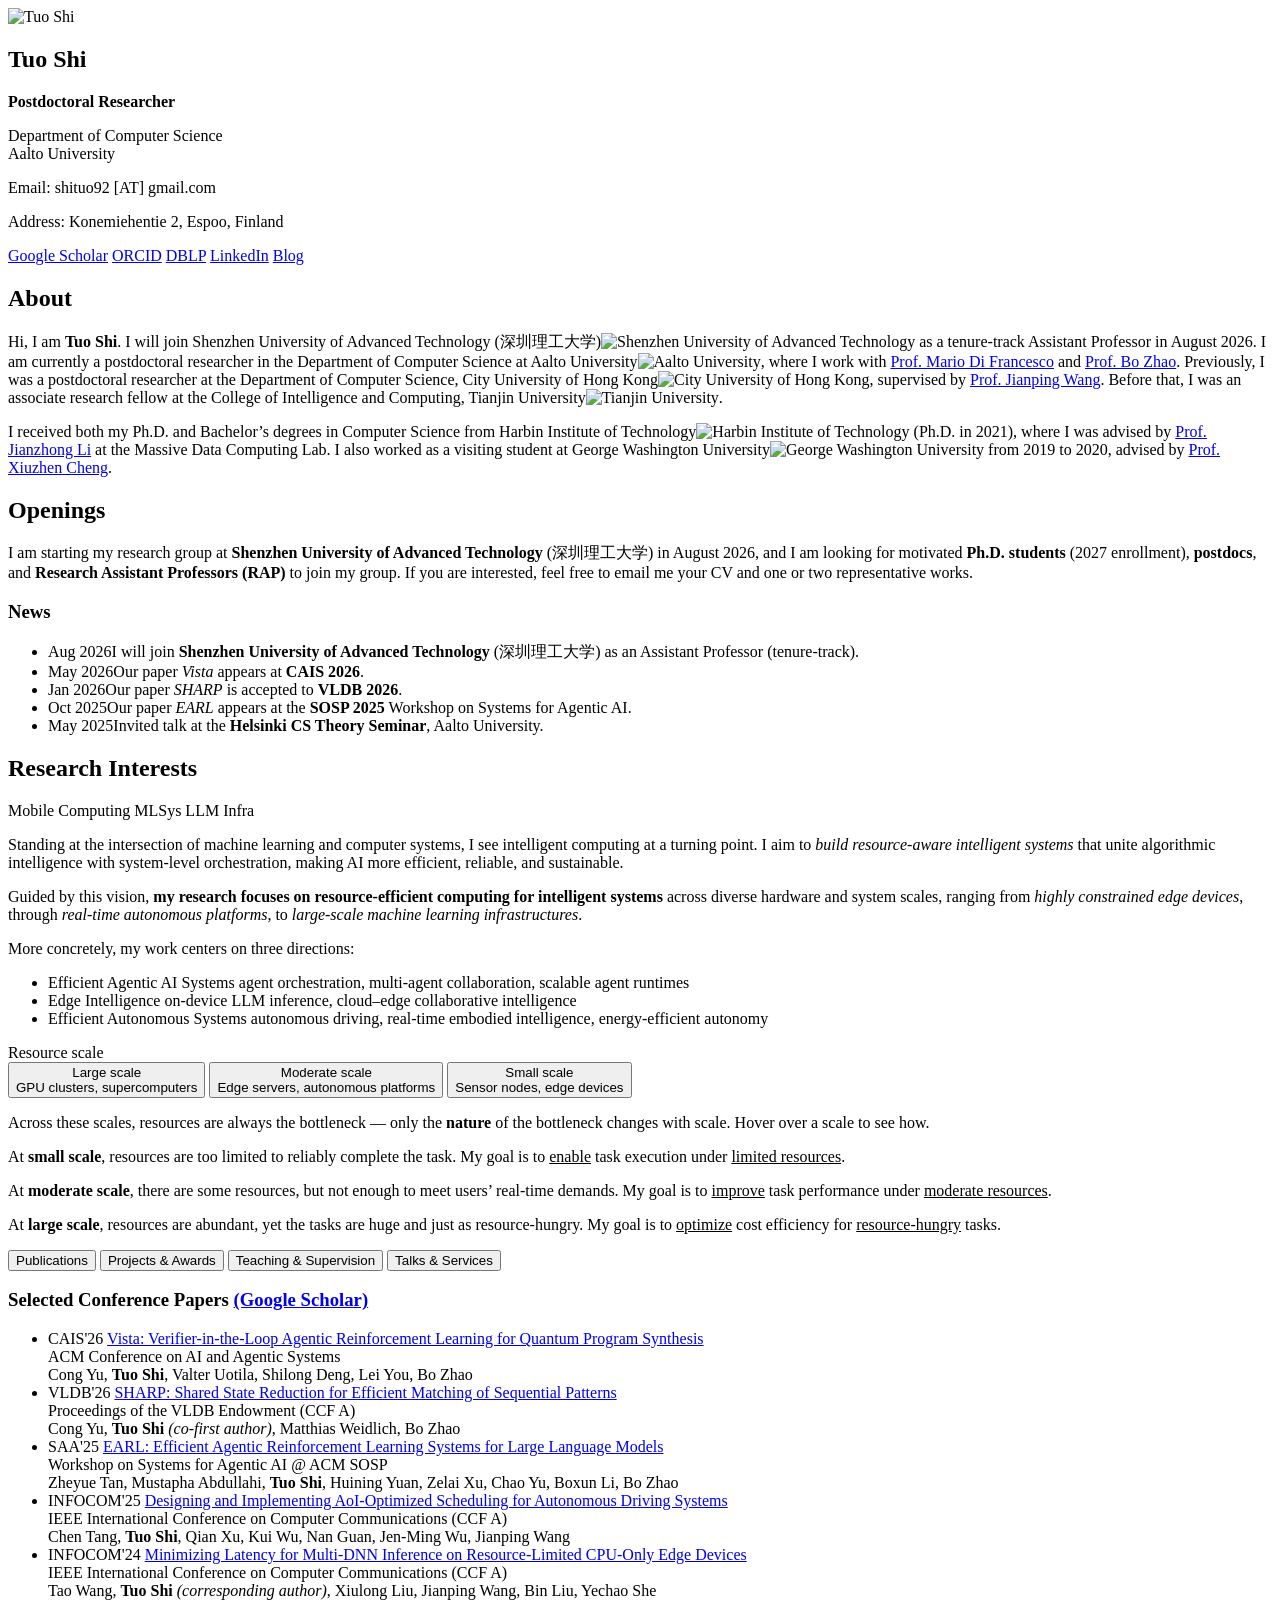
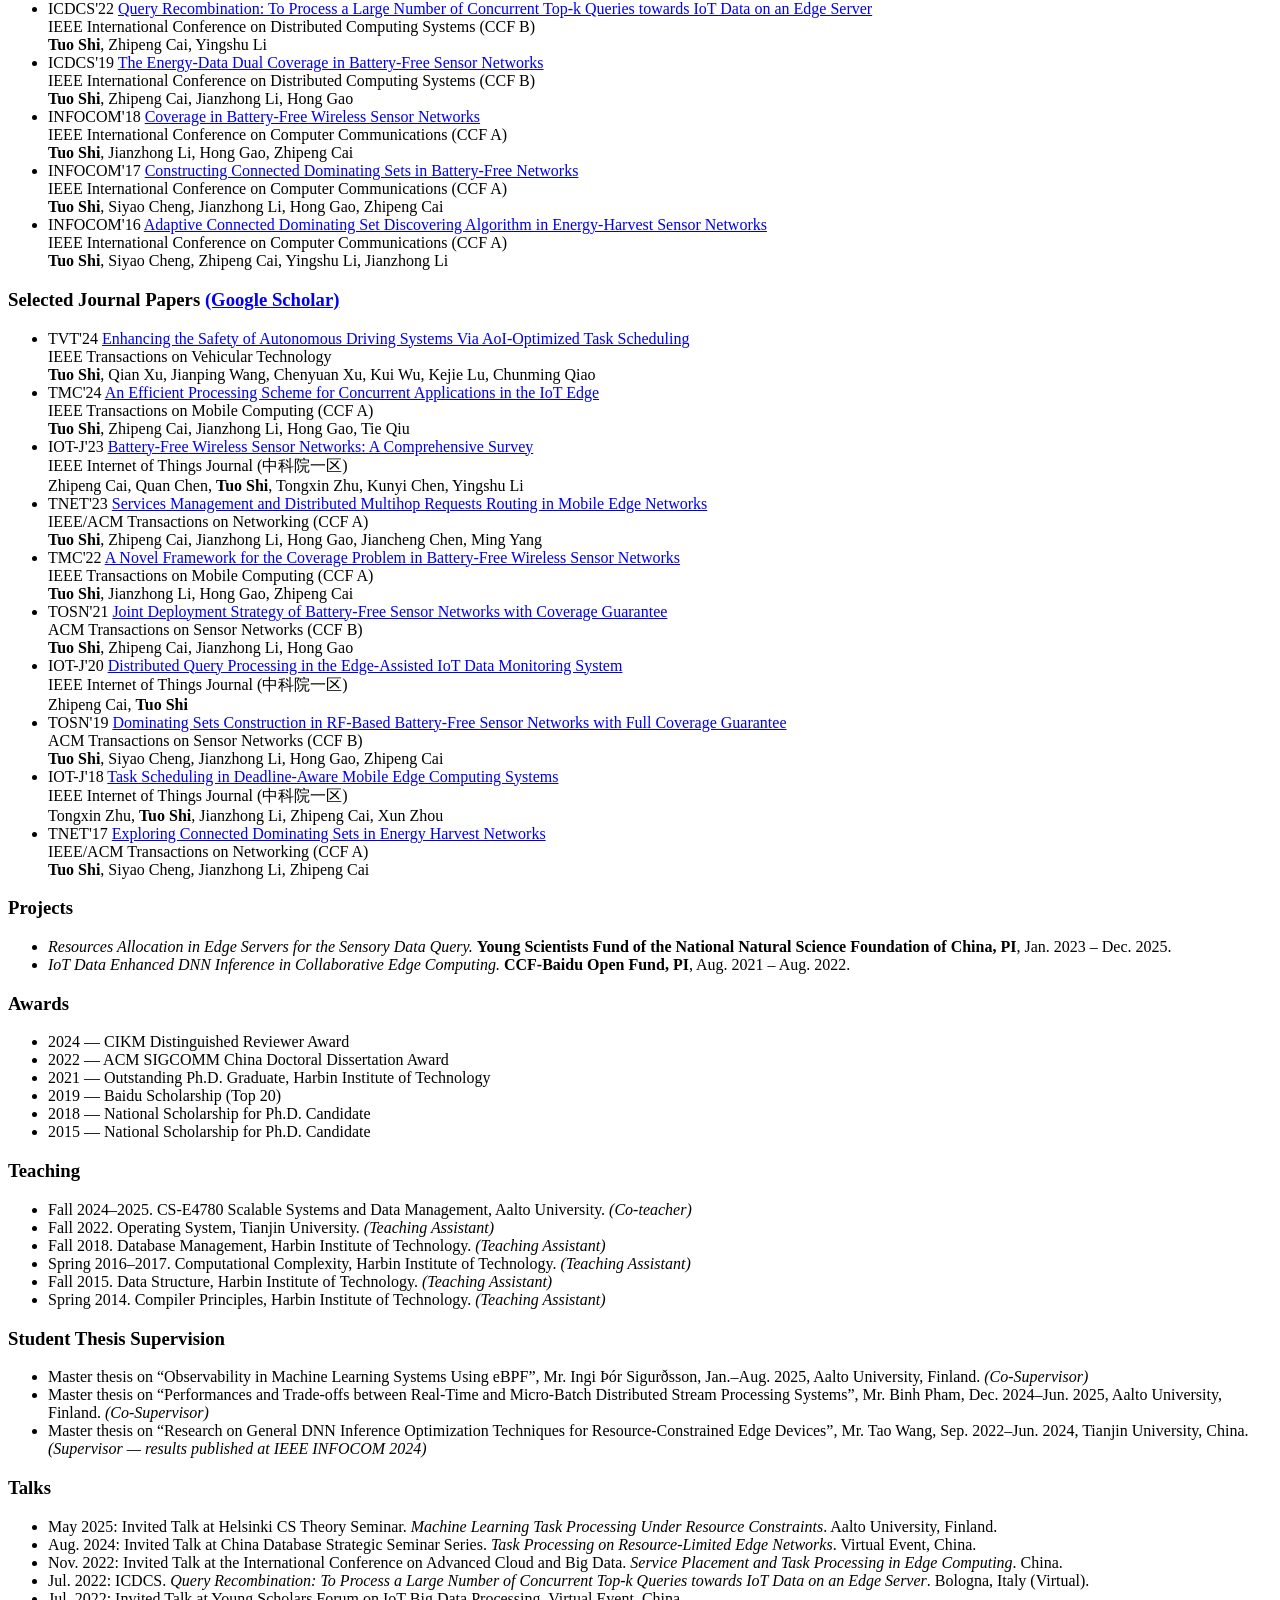
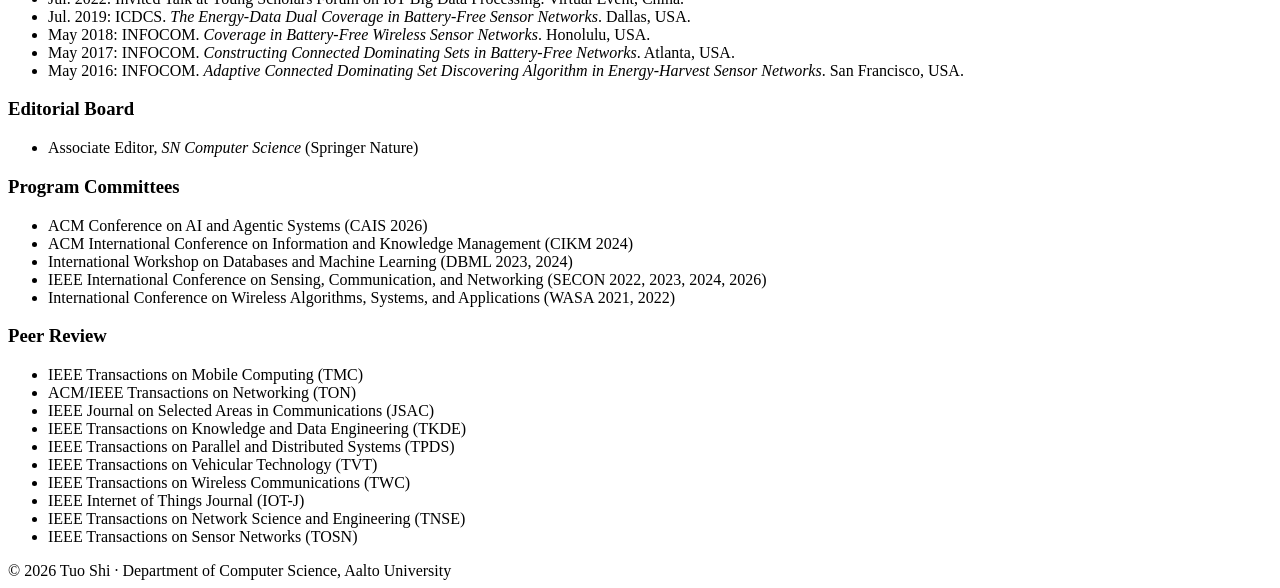
==== index.html @ 97b688e5 "Add Openings section (recruiting PhD/postdoc/RAP); update contact email Co-Authored-By: Claude Opus " ====
<!doctype html>
<html lang="en">
<head>
    <meta charset="utf-8">
    <meta name="viewport" content="width=device-width, initial-scale=1.0">
    <title>Tuo Shi &ndash; Home</title>
    <link rel="icon" type="image/svg+xml" href="img/favicon.svg">
    <link rel="preconnect" href="https://fonts.googleapis.com">
    <link rel="preconnect" href="https://fonts.gstatic.com" crossorigin>
    <link href="https://fonts.googleapis.com/css2?family=Inter:wght@400;500;600;700&family=Source+Serif+4:opsz,wght@8..60,400;8..60,500;8..60,600;8..60,700&family=IBM+Plex+Mono:wght@400;500;600&display=swap" rel="stylesheet">
    <link rel="stylesheet" href="style.css?v=1">
</head>
<body>

<main class="wrap">

    <!-- ===================== HEADER : photo + identity ===================== -->
    <section class="hero">
        <div class="hero-grid">
            <div class="hero-left">
                <img class="hero-photo" src="img/TuoShi.jpg" alt="Tuo Shi">
            </div>
            <div class="hero-right">
                <h1 class="hero-name">Tuo Shi</h1>
                <p class="role"><b>Postdoctoral Researcher</b></p>
                <p class="affil">Department of Computer Science<br>Aalto University</p>
                <p class="contact-line"><span class="m-label">Email:</span> shituo92 [AT] gmail.com </p>
                <p class="contact-line"><span class="m-label">Address:</span> Konemiehentie 2, Espoo, Finland</p>
            </div>

            <nav class="hero-links">
                <a href="https://scholar.google.com/citations?user=KIZjoPEAAAAJ&hl=en" target="_blank" rel="noopener"><img class="li-ico" src="img/icons/googlescholar.svg" alt="">Google Scholar</a>
                <a href="https://orcid.org/0000-0003-3685-2099" target="_blank" rel="noopener"><img class="li-ico" src="img/icons/orcid.svg" alt="">ORCID</a>
                <!-- TODO: replace with your exact DBLP profile URL -->
                <a href="https://dblp.org/search?q=Tuo+Shi" target="_blank" rel="noopener"><img class="li-ico" src="img/icons/dblp.svg" alt="">DBLP</a>
                <a href="https://www.linkedin.com/in/tuo-shi-592245181" target="_blank" rel="noopener"><img class="li-ico" src="img/icons/linkedin.svg" alt="">LinkedIn</a>
                <a href="blog-en.html"><img class="li-ico" src="img/icons/blog.svg" alt="">Blog</a>
            </nav>
        </div>
    </section>

    <!-- ===================== ABOUT ===================== -->
    <section class="section" id="about">
        <h2 class="section-title">About</h2>
        <div class="intro">
            <p>Hi, I am <b>Tuo Shi</b>. I will join Shenzhen University of Advanced Technology (深圳理工大学)<img class="uni-logo" src="img/logos/suat.svg" alt="Shenzhen University of Advanced Technology">
            as a tenure-track Assistant Professor in August 2026. I am currently a postdoctoral researcher in the
            Department of Computer Science at Aalto University<img class="uni-logo" src="img/logos/aalto.png" alt="Aalto University">, where I work with
            <a href="https://users.aalto.fi/~difram1/" target="_blank" rel="noopener">Prof. Mario Di Francesco</a>
            and <a href="https://zbjob.github.io/" target="_blank" rel="noopener">Prof. Bo Zhao</a>.
            Previously, I was a postdoctoral researcher at the Department of Computer Science,
            City University of Hong Kong<img class="uni-logo" src="img/logos/cityu.svg" alt="City University of Hong Kong">, supervised by
            <a href="https://www.cs.cityu.edu.hk/~jianwang/" target="_blank" rel="noopener">Prof. Jianping Wang</a>.
            Before that, I was an associate research fellow at the College of Intelligence and
            Computing, Tianjin University<img class="uni-logo" src="img/logos/tju.svg" alt="Tianjin University">.</p>

            <p>I received both my Ph.D. and Bachelor&rsquo;s degrees in Computer Science from Harbin Institute
            of Technology<img class="uni-logo" src="img/logos/hit.svg" alt="Harbin Institute of Technology"> (Ph.D. in 2021), where I was advised by
            <a href="https://scholar.google.com/citations?user=RLFOrxsAAAAJ&hl=en" target="_blank" rel="noopener">Prof. Jianzhong Li</a> at the Massive Data Computing Lab.
            I also worked as a visiting student at George Washington University<img class="uni-logo" src="img/logos/gwu.png" alt="George Washington University"> from 2019 to 2020,
            advised by <a href="https://scholar.google.com/citations?user=O1yGhH0AAAAJ&hl=en" target="_blank" rel="noopener">Prof. Xiuzhen Cheng</a>.</p>
        </div>
    </section>

    <!-- ===================== OPENINGS ===================== -->
    <section class="section" id="openings">
        <h2 class="section-title">Openings</h2>
        <div class="intro">
            <p>I am starting my research group at <b>Shenzhen University of Advanced Technology</b> (深圳理工大学)
            in August 2026, and I am looking for motivated <b>Ph.D. students</b> (2027 enrollment), <b>postdocs</b>,
            and <b>Research Assistant Professors (RAP)</b> to join my group. If you are interested, feel free to
            email me your CV and one or two representative works.</p>
        </div>
    </section>

    <!-- ===================== NEWS ===================== -->
    <section class="section" id="news">
        <div class="news">
            <h3>News</h3>
            <ul>
                <li><span class="date">Aug 2026</span><span>I will join <b>Shenzhen University of Advanced Technology</b> (深圳理工大学) as an Assistant Professor (tenure-track).</span></li>
                <li><span class="date">May 2026</span><span>Our paper <i>Vista</i> appears at <b>CAIS 2026</b>.</span></li>
                <li><span class="date">Jan 2026</span><span>Our paper <i>SHARP</i> is accepted to <b>VLDB 2026</b>.</span></li>
                <li><span class="date">Oct 2025</span><span>Our paper <i>EARL</i> appears at the <b>SOSP&nbsp;2025</b> Workshop on Systems for Agentic AI.</span></li>
                <li><span class="date">May 2025</span><span>Invited talk at the <b>Helsinki CS Theory Seminar</b>, Aalto University.</span></li>
            </ul>
        </div>
    </section>

    <!-- ===================== RESEARCH INTERESTS ===================== -->
    <section class="section" id="research">
        <h2 class="section-title">Research Interests</h2>
        <div class="research-tags">
            <span class="rtag">Mobile Computing</span>
            <span class="rtag">MLSys</span>
            <span class="rtag">LLM Infra</span>
        </div>
        <div class="research-grid">
            <div class="research-text">
                <p>Standing at the intersection of machine learning and computer systems, I see intelligent
                computing at a turning point. I aim to <i>build resource-aware intelligent systems</i> that unite
                algorithmic intelligence with system-level orchestration, making AI more efficient, reliable,
                and sustainable.</p>

                <p>Guided by this vision, <b>my research focuses on resource-efficient computing for intelligent
                systems</b> across diverse hardware and system scales, ranging from <i>highly constrained edge
                devices</i>, through <i>real-time autonomous platforms</i>, to <i>large-scale machine learning
                infrastructures</i>.</p>

                <p class="dir-lead">More concretely, my work centers on three directions:</p>
                <ul class="dir-list">
                    <li>
                        <span class="dir-title">Efficient Agentic AI Systems</span>
                        <span class="dir-sub">agent orchestration, multi-agent collaboration, scalable agent runtimes</span>
                    </li>
                    <li>
                        <span class="dir-title">Edge Intelligence</span>
                        <span class="dir-sub">on-device LLM inference, cloud&ndash;edge collaborative intelligence</span>
                    </li>
                    <li>
                        <span class="dir-title">Efficient Autonomous Systems</span>
                        <span class="dir-sub">autonomous driving, real-time embodied intelligence, energy-efficient autonomy</span>
                    </li>
                </ul>
            </div>

            <!-- Interactive scale-up stack (small at bottom, large on top) -->
            <div class="scale-stack" id="scale-stack">
                <div class="scale-axis">
                    <span class="axis-label">Resource scale</span>
                    <span class="axis-line"></span>
                </div>
                <div class="scale-blocks">
                    <button class="scale-block" data-scale="large">
                        <div class="sb-title">Large scale</div>
                        <div class="sb-ex">GPU clusters, supercomputers</div>
                    </button>
                    <button class="scale-block" data-scale="moderate">
                        <div class="sb-title">Moderate scale</div>
                        <div class="sb-ex">Edge servers, autonomous platforms</div>
                    </button>
                    <button class="scale-block" data-scale="small">
                        <div class="sb-title">Small scale</div>
                        <div class="sb-ex">Sensor nodes, edge devices</div>
                    </button>
                </div>

                <!-- Same width as the blocks; default sentence, detail on hover -->
                <div class="scale-detail">
                    <p class="scale-pane scale-default active">Across these scales, resources are always the
                    bottleneck &mdash; only the <b>nature</b> of the bottleneck changes with scale.
                    <span class="hint">Hover over a scale to see how.</span></p>
                    <p class="scale-pane" data-pane="small">At <b>small scale</b>, resources are too limited
                    to reliably complete the task.
                    <span class="goal"><span class="glabel">My goal is</span> to <u>enable</u> task execution
                    under <u>limited resources</u>.</span></p>
                    <p class="scale-pane" data-pane="moderate">At <b>moderate scale</b>, there are some
                    resources, but not enough to meet users&rsquo; real-time demands.
                    <span class="goal"><span class="glabel">My goal is</span> to <u>improve</u> task performance
                    under <u>moderate resources</u>.</span></p>
                    <p class="scale-pane" data-pane="large">At <b>large scale</b>, resources are abundant,
                    yet the tasks are huge and just as resource-hungry.
                    <span class="goal"><span class="glabel">My goal is</span> to <u>optimize</u> cost efficiency
                    for <u>resource-hungry</u> tasks.</span></p>
                </div>
            </div>
        </div>
    </section>

    <!-- ===================== TABBED MODULES ===================== -->
    <section class="section" id="modules">
        <nav class="tabs-nav">
            <button class="tab-btn active" data-tab="publications">Publications</button>
            <button class="tab-btn" data-tab="projects">Projects &amp; Awards</button>
            <button class="tab-btn" data-tab="teaching">Teaching &amp; Supervision</button>
            <button class="tab-btn" data-tab="talks">Talks &amp; Services</button>
        </nav>

        <!-- ---------- Publications ---------- -->
        <div class="tab-panel active" id="publications">
            <h3>Selected Conference Papers
                <a class="muted-link" href="https://scholar.google.com/citations?user=KIZjoPEAAAAJ&hl=en" target="_blank" rel="noopener">(Google Scholar)</a>
            </h3>
            <ul class="pub-list">
                <li><span class="conference-tag">CAIS'26</span>
                    <a href="https://dl.acm.org/doi/full/10.1145/3786335.3813148" target="_blank" rel="noopener">Vista: Verifier-in-the-Loop Agentic Reinforcement Learning for Quantum Program Synthesis</a><br>
                    <span class="venue">ACM Conference on AI and Agentic Systems</span><br>
                    <span class="authors">Cong Yu, <b>Tuo Shi</b>, Valter Uotila, Shilong Deng, Lei You, Bo Zhao</span>
                </li>
                <li><span class="conference-tag">VLDB'26</span>
                    <a href="https://arxiv.org/pdf/2507.04872" target="_blank" rel="noopener">SHARP: Shared State Reduction for Efficient Matching of Sequential Patterns</a><br>
                    <span class="venue">Proceedings of the VLDB Endowment <span class="ccf">(CCF A)</span></span><br>
                    <span class="authors">Cong Yu, <b>Tuo Shi</b> <i>(co-first author)</i>, Matthias Weidlich, Bo Zhao</span>
                </li>
                <li><span class="conference-tag">SAA'25</span>
                    <a href="https://arxiv.org/abs/2510.05943" target="_blank" rel="noopener">EARL: Efficient Agentic Reinforcement Learning Systems for Large Language Models</a><br>
                    <span class="venue">Workshop on Systems for Agentic AI @ ACM SOSP</span><br>
                    <span class="authors">Zheyue Tan, Mustapha Abdullahi, <b>Tuo Shi</b>, Huining Yuan, Zelai Xu, Chao Yu, Boxun Li, Bo Zhao</span>
                </li>
                <li><span class="conference-tag">INFOCOM'25</span>
                    <a href="https://ieeexplore.ieee.org/abstract/document/11044491" target="_blank" rel="noopener">Designing and Implementing AoI-Optimized Scheduling for Autonomous Driving Systems</a><br>
                    <span class="venue">IEEE International Conference on Computer Communications <span class="ccf">(CCF A)</span></span><br>
                    <span class="authors">Chen Tang, <b>Tuo Shi</b>, Qian Xu, Kui Wu, Nan Guan, Jen-Ming Wu, Jianping Wang</span>
                </li>
                <li><span class="conference-tag">INFOCOM'24</span>
                    <a href="https://ieeexplore.ieee.org/abstract/document/10621120" target="_blank" rel="noopener">Minimizing Latency for Multi-DNN Inference on Resource-Limited CPU-Only Edge Devices</a><br>
                    <span class="venue">IEEE International Conference on Computer Communications <span class="ccf">(CCF A)</span></span><br>
                    <span class="authors">Tao Wang, <b>Tuo Shi</b> <i>(corresponding author)</i>, Xiulong Liu, Jianping Wang, Bin Liu, Yechao She</span>
                </li>
                <li><span class="conference-tag">ICDCS'22</span>
                    <a href="https://ieeexplore.ieee.org/abstract/document/9912252" target="_blank" rel="noopener">Query Recombination: To Process a Large Number of Concurrent Top-k Queries towards IoT Data on an Edge Server</a><br>
                    <span class="venue">IEEE International Conference on Distributed Computing Systems <span class="ccf">(CCF B)</span></span><br>
                    <span class="authors"><b>Tuo Shi</b>, Zhipeng Cai, Yingshu Li</span>
                </li>
                <li><span class="conference-tag">ICDCS'19</span>
                    <a href="https://ieeexplore.ieee.org/stamp/stamp.jsp?tp=&arnumber=8885295" target="_blank" rel="noopener">The Energy-Data Dual Coverage in Battery-Free Sensor Networks</a><br>
                    <span class="venue">IEEE International Conference on Distributed Computing Systems <span class="ccf">(CCF B)</span></span><br>
                    <span class="authors"><b>Tuo Shi</b>, Zhipeng Cai, Jianzhong Li, Hong Gao</span>
                </li>
                <li><span class="conference-tag">INFOCOM'18</span>
                    <a href="https://ieeexplore.ieee.org/stamp/stamp.jsp?tp=&arnumber=8485808" target="_blank" rel="noopener">Coverage in Battery-Free Wireless Sensor Networks</a><br>
                    <span class="venue">IEEE International Conference on Computer Communications <span class="ccf">(CCF A)</span></span><br>
                    <span class="authors"><b>Tuo Shi</b>, Jianzhong Li, Hong Gao, Zhipeng Cai</span>
                </li>
                <li><span class="conference-tag">INFOCOM'17</span>
                    <a href="https://ieeexplore.ieee.org/stamp/stamp.jsp?tp=&arnumber=8057073" target="_blank" rel="noopener">Constructing Connected Dominating Sets in Battery-Free Networks</a><br>
                    <span class="venue">IEEE International Conference on Computer Communications <span class="ccf">(CCF A)</span></span><br>
                    <span class="authors"><b>Tuo Shi</b>, Siyao Cheng, Jianzhong Li, Hong Gao, Zhipeng Cai</span>
                </li>
                <li><span class="conference-tag">INFOCOM'16</span>
                    <a href="https://ieeexplore.ieee.org/stamp/stamp.jsp?tp=&arnumber=7524504" target="_blank" rel="noopener">Adaptive Connected Dominating Set Discovering Algorithm in Energy-Harvest Sensor Networks</a><br>
                    <span class="venue">IEEE International Conference on Computer Communications <span class="ccf">(CCF A)</span></span><br>
                    <span class="authors"><b>Tuo Shi</b>, Siyao Cheng, Zhipeng Cai, Yingshu Li, Jianzhong Li</span>
                </li>
            </ul>

            <h3>Selected Journal Papers
                <a class="muted-link" href="https://scholar.google.com/citations?user=KIZjoPEAAAAJ&hl=en" target="_blank" rel="noopener">(Google Scholar)</a>
            </h3>
            <ul class="pub-list">
                <li><span class="conference-tag">TVT'24</span>
                    <a href="https://ieeexplore.ieee.org/abstract/document/10738401" target="_blank" rel="noopener">Enhancing the Safety of Autonomous Driving Systems Via AoI-Optimized Task Scheduling</a><br>
                    <span class="venue">IEEE Transactions on Vehicular Technology</span><br>
                    <span class="authors"><b>Tuo Shi</b>, Qian Xu, Jianping Wang, Chenyuan Xu, Kui Wu, Kejie Lu, Chunming Qiao</span>
                </li>
                <li><span class="conference-tag">TMC'24</span>
                    <a href="https://ieeexplore.ieee.org/abstract/document/9940578" target="_blank" rel="noopener">An Efficient Processing Scheme for Concurrent Applications in the IoT Edge</a><br>
                    <span class="venue">IEEE Transactions on Mobile Computing <span class="ccf">(CCF A)</span></span><br>
                    <span class="authors"><b>Tuo Shi</b>, Zhipeng Cai, Jianzhong Li, Hong Gao, Tie Qiu</span>
                </li>
                <li><span class="conference-tag">IOT-J'23</span>
                    <a href="https://ieeexplore.ieee.org/abstract/document/9951052" target="_blank" rel="noopener">Battery-Free Wireless Sensor Networks: A Comprehensive Survey</a><br>
                    <span class="venue">IEEE Internet of Things Journal <span class="ccf">(中科院一区)</span></span><br>
                    <span class="authors">Zhipeng Cai, Quan Chen, <b>Tuo Shi</b>, Tongxin Zhu, Kunyi Chen, Yingshu Li</span>
                </li>
                <li><span class="conference-tag">TNET'23</span>
                    <a href="https://ieeexplore.ieee.org/abstract/document/9855450" target="_blank" rel="noopener">Services Management and Distributed Multihop Requests Routing in Mobile Edge Networks</a><br>
                    <span class="venue">IEEE/ACM Transactions on Networking <span class="ccf">(CCF A)</span></span><br>
                    <span class="authors"><b>Tuo Shi</b>, Zhipeng Cai, Jianzhong Li, Hong Gao, Jiancheng Chen, Ming Yang</span>
                </li>
                <li><span class="conference-tag">TMC'22</span>
                    <a href="https://ieeexplore.ieee.org/stamp/stamp.jsp?tp=&arnumber=9177292" target="_blank" rel="noopener">A Novel Framework for the Coverage Problem in Battery-Free Wireless Sensor Networks</a><br>
                    <span class="venue">IEEE Transactions on Mobile Computing <span class="ccf">(CCF A)</span></span><br>
                    <span class="authors"><b>Tuo Shi</b>, Jianzhong Li, Hong Gao, Zhipeng Cai</span>
                </li>
                <li><span class="conference-tag">TOSN'21</span>
                    <a href="https://dl.acm.org/doi/pdf/10.1145/3457123" target="_blank" rel="noopener">Joint Deployment Strategy of Battery-Free Sensor Networks with Coverage Guarantee</a><br>
                    <span class="venue">ACM Transactions on Sensor Networks <span class="ccf">(CCF B)</span></span><br>
                    <span class="authors"><b>Tuo Shi</b>, Zhipeng Cai, Jianzhong Li, Hong Gao</span>
                </li>
                <li><span class="conference-tag">IOT-J'20</span>
                    <a href="https://ieeexplore.ieee.org/stamp/stamp.jsp?tp=&arnumber=9206577" target="_blank" rel="noopener">Distributed Query Processing in the Edge-Assisted IoT Data Monitoring System</a><br>
                    <span class="venue">IEEE Internet of Things Journal <span class="ccf">(中科院一区)</span></span><br>
                    <span class="authors">Zhipeng Cai, <b>Tuo Shi</b></span>
                </li>
                <li><span class="conference-tag">TOSN'19</span>
                    <a href="https://dl.acm.org/doi/pdf/10.1145/3352486" target="_blank" rel="noopener">Dominating Sets Construction in RF-Based Battery-Free Sensor Networks with Full Coverage Guarantee</a><br>
                    <span class="venue">ACM Transactions on Sensor Networks <span class="ccf">(CCF B)</span></span><br>
                    <span class="authors"><b>Tuo Shi</b>, Siyao Cheng, Jianzhong Li, Hong Gao, Zhipeng Cai</span>
                </li>
                <li><span class="conference-tag">IOT-J'18</span>
                    <a href="https://ieeexplore.ieee.org/ielaam/6488907/8738925/8486629-aam.pdf" target="_blank" rel="noopener">Task Scheduling in Deadline-Aware Mobile Edge Computing Systems</a><br>
                    <span class="venue">IEEE Internet of Things Journal <span class="ccf">(中科院一区)</span></span><br>
                    <span class="authors">Tongxin Zhu, <b>Tuo Shi</b>, Jianzhong Li, Zhipeng Cai, Xun Zhou</span>
                </li>
                <li><span class="conference-tag">TNET'17</span>
                    <a href="https://ieeexplore.ieee.org/stamp/stamp.jsp?tp=&arnumber=7857833" target="_blank" rel="noopener">Exploring Connected Dominating Sets in Energy Harvest Networks</a><br>
                    <span class="venue">IEEE/ACM Transactions on Networking <span class="ccf">(CCF A)</span></span><br>
                    <span class="authors"><b>Tuo Shi</b>, Siyao Cheng, Jianzhong Li, Zhipeng Cai</span>
                </li>
            </ul>
        </div>

        <!-- ---------- Projects & Awards ---------- -->
        <div class="tab-panel" id="projects">
            <h3>Projects</h3>
            <ul class="plain-list">
                <li><i>Resources Allocation in Edge Servers for the Sensory Data Query.</i>
                    <b>Young Scientists Fund of the National Natural Science Foundation of China, PI</b>, Jan. 2023 &ndash; Dec. 2025.</li>
                <li><i>IoT Data Enhanced DNN Inference in Collaborative Edge Computing.</i>
                    <b>CCF-Baidu Open Fund, PI</b>, Aug. 2021 &ndash; Aug. 2022.</li>
            </ul>
            <h3>Awards</h3>
            <ul class="plain-list">
                <li>2024 &mdash; CIKM Distinguished Reviewer Award</li>
                <li>2022 &mdash; ACM SIGCOMM China Doctoral Dissertation Award</li>
                <li>2021 &mdash; Outstanding Ph.D. Graduate, Harbin Institute of Technology</li>
                <li>2019 &mdash; Baidu Scholarship (Top 20)</li>
                <li>2018 &mdash; National Scholarship for Ph.D. Candidate</li>
                <li>2015 &mdash; National Scholarship for Ph.D. Candidate</li>
            </ul>
        </div>

        <!-- ---------- Teaching & Supervision ---------- -->
        <div class="tab-panel" id="teaching">
            <h3>Teaching</h3>
            <ul class="plain-list">
                <li>Fall 2024&ndash;2025. CS-E4780 Scalable Systems and Data Management, Aalto University. <i>(Co-teacher)</i></li>
                <li>Fall 2022. Operating System, Tianjin University. <i>(Teaching Assistant)</i></li>
                <li>Fall 2018. Database Management, Harbin Institute of Technology. <i>(Teaching Assistant)</i></li>
                <li>Spring 2016&ndash;2017. Computational Complexity, Harbin Institute of Technology. <i>(Teaching Assistant)</i></li>
                <li>Fall 2015. Data Structure, Harbin Institute of Technology. <i>(Teaching Assistant)</i></li>
                <li>Spring 2014. Compiler Principles, Harbin Institute of Technology. <i>(Teaching Assistant)</i></li>
            </ul>
            <h3>Student Thesis Supervision</h3>
            <ul class="plain-list">
                <li>Master thesis on &ldquo;Observability in Machine Learning Systems Using eBPF&rdquo;, Mr. Ingi Þór Sigurðsson, Jan.&ndash;Aug. 2025, Aalto University, Finland. <i>(Co-Supervisor)</i></li>
                <li>Master thesis on &ldquo;Performances and Trade-offs between Real-Time and Micro-Batch Distributed Stream Processing Systems&rdquo;, Mr. Binh Pham, Dec. 2024&ndash;Jun. 2025, Aalto University, Finland. <i>(Co-Supervisor)</i></li>
                <li>Master thesis on &ldquo;Research on General DNN Inference Optimization Techniques for Resource-Constrained Edge Devices&rdquo;, Mr. Tao Wang, Sep. 2022&ndash;Jun. 2024, Tianjin University, China. <i>(Supervisor — results published at IEEE INFOCOM 2024)</i></li>
            </ul>
        </div>

        <!-- ---------- Talks & Services ---------- -->
        <div class="tab-panel" id="talks">
            <h3>Talks</h3>
            <ul class="plain-list">
                <li>May 2025: Invited Talk at Helsinki CS Theory Seminar. <i>Machine Learning Task Processing Under Resource Constraints</i>. Aalto University, Finland.</li>
                <li>Aug. 2024: Invited Talk at China Database Strategic Seminar Series. <i>Task Processing on Resource-Limited Edge Networks</i>. Virtual Event, China.</li>
                <li>Nov. 2022: Invited Talk at the International Conference on Advanced Cloud and Big Data. <i>Service Placement and Task Processing in Edge Computing</i>. China.</li>
                <li>Jul. 2022: ICDCS. <i>Query Recombination: To Process a Large Number of Concurrent Top-k Queries towards IoT Data on an Edge Server</i>. Bologna, Italy (Virtual).</li>
                <li>Jul. 2022: Invited Talk at Young Scholars Forum on IoT Big Data Processing. Virtual Event, China.</li>
                <li>Jul. 2019: ICDCS. <i>The Energy-Data Dual Coverage in Battery-Free Sensor Networks</i>. Dallas, USA.</li>
                <li>May 2018: INFOCOM. <i>Coverage in Battery-Free Wireless Sensor Networks</i>. Honolulu, USA.</li>
                <li>May 2017: INFOCOM. <i>Constructing Connected Dominating Sets in Battery-Free Networks</i>. Atlanta, USA.</li>
                <li>May 2016: INFOCOM. <i>Adaptive Connected Dominating Set Discovering Algorithm in Energy-Harvest Sensor Networks</i>. San Francisco, USA.</li>
            </ul>
            <h3>Editorial Board</h3>
            <ul class="plain-list">
                <li>Associate Editor, <i>SN Computer Science</i> (Springer Nature)</li>
            </ul>
            <h3>Program Committees</h3>
            <ul class="plain-list">
                <li>ACM Conference on AI and Agentic Systems (CAIS 2026)</li>
                <li>ACM International Conference on Information and Knowledge Management (CIKM 2024)</li>
                <li>International Workshop on Databases and Machine Learning (DBML 2023, 2024)</li>
                <li>IEEE International Conference on Sensing, Communication, and Networking (SECON 2022, 2023, 2024, 2026)</li>
                <li>International Conference on Wireless Algorithms, Systems, and Applications (WASA 2021, 2022)</li>
            </ul>
            <h3>Peer Review</h3>
            <ul class="plain-list">
                <li>IEEE Transactions on Mobile Computing (TMC)</li>
                <li>ACM/IEEE Transactions on Networking (TON)</li>
                <li>IEEE Journal on Selected Areas in Communications (JSAC)</li>
                <li>IEEE Transactions on Knowledge and Data Engineering (TKDE)</li>
                <li>IEEE Transactions on Parallel and Distributed Systems (TPDS)</li>
                <li>IEEE Transactions on Vehicular Technology (TVT)</li>
                <li>IEEE Transactions on Wireless Communications (TWC)</li>
                <li>IEEE Internet of Things Journal (IOT-J)</li>
                <li>IEEE Transactions on Network Science and Engineering (TNSE)</li>
                <li>IEEE Transactions on Sensor Networks (TOSN)</li>
            </ul>
        </div>
    </section>
</main>

<footer class="footer">
    &copy; <span id="year"></span> Tuo Shi &middot; Department of Computer Science, Aalto University
</footer>

<script>
    // Tab switching
    document.querySelectorAll('.tab-btn').forEach(function (btn) {
        btn.addEventListener('click', function () {
            var id = btn.getAttribute('data-tab');
            document.querySelectorAll('.tab-btn').forEach(function (b) { b.classList.remove('active'); });
            document.querySelectorAll('.tab-panel').forEach(function (p) { p.classList.remove('active'); });
            btn.classList.add('active');
            document.getElementById(id).classList.add('active');
        });
    });

    // Scale stack -> detail panel (reveal on hover/focus, revert when leaving)
    (function () {
        var blocks = document.querySelectorAll('.scale-block');
        var panes = document.querySelectorAll('.scale-pane');
        var defaultPane = document.querySelector('.scale-default');

        function show(scale) {
            panes.forEach(function (p) { p.classList.remove('active'); });
            var pane = scale ? document.querySelector('.scale-pane[data-pane="' + scale + '"]') : defaultPane;
            (pane || defaultPane).classList.add('active');
        }

        blocks.forEach(function (block) {
            var scale = block.getAttribute('data-scale');
            block.addEventListener('mouseenter', function () { show(scale); });
            block.addEventListener('focus', function () { show(scale); });
            block.addEventListener('mouseleave', function () { show(null); });
            block.addEventListener('blur', function () { show(null); });
        });
    })();

    // Footer year
    document.getElementById('year').textContent = new Date().getFullYear();
</script>

</body>
</html>
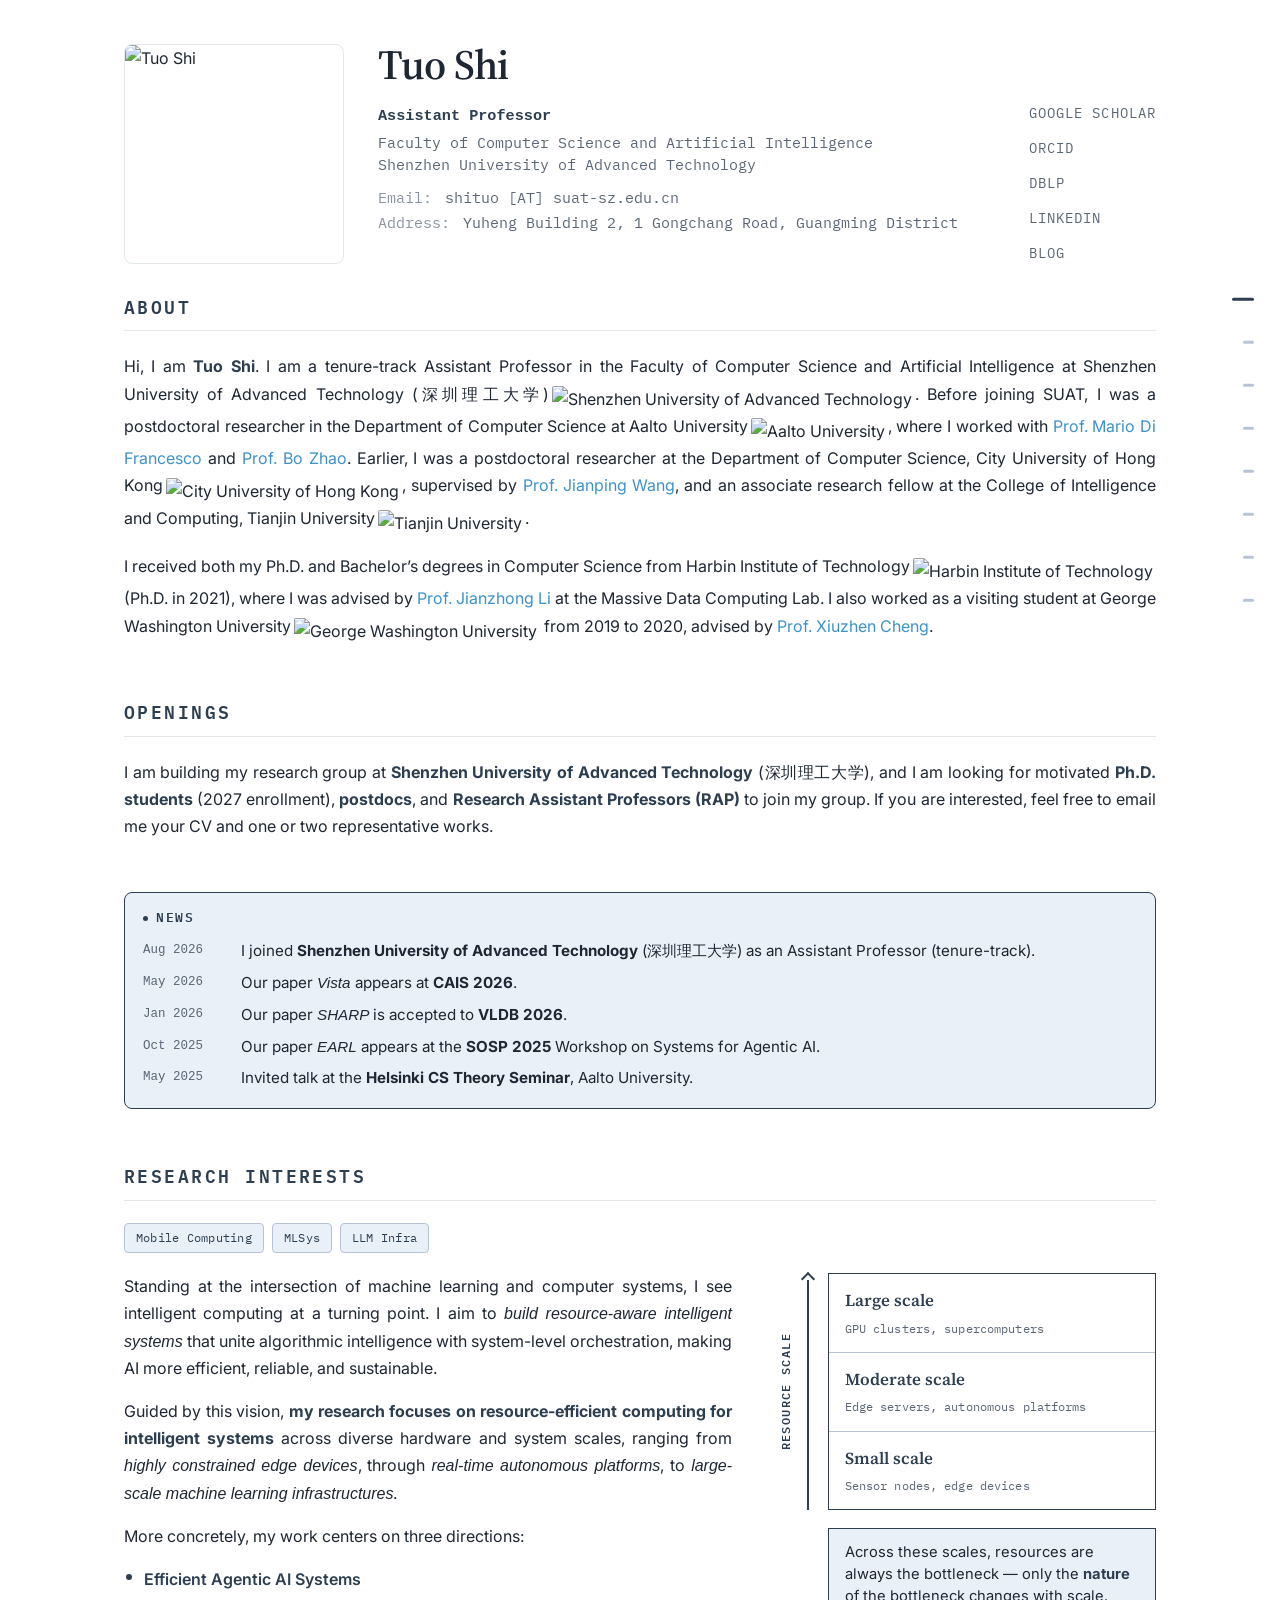
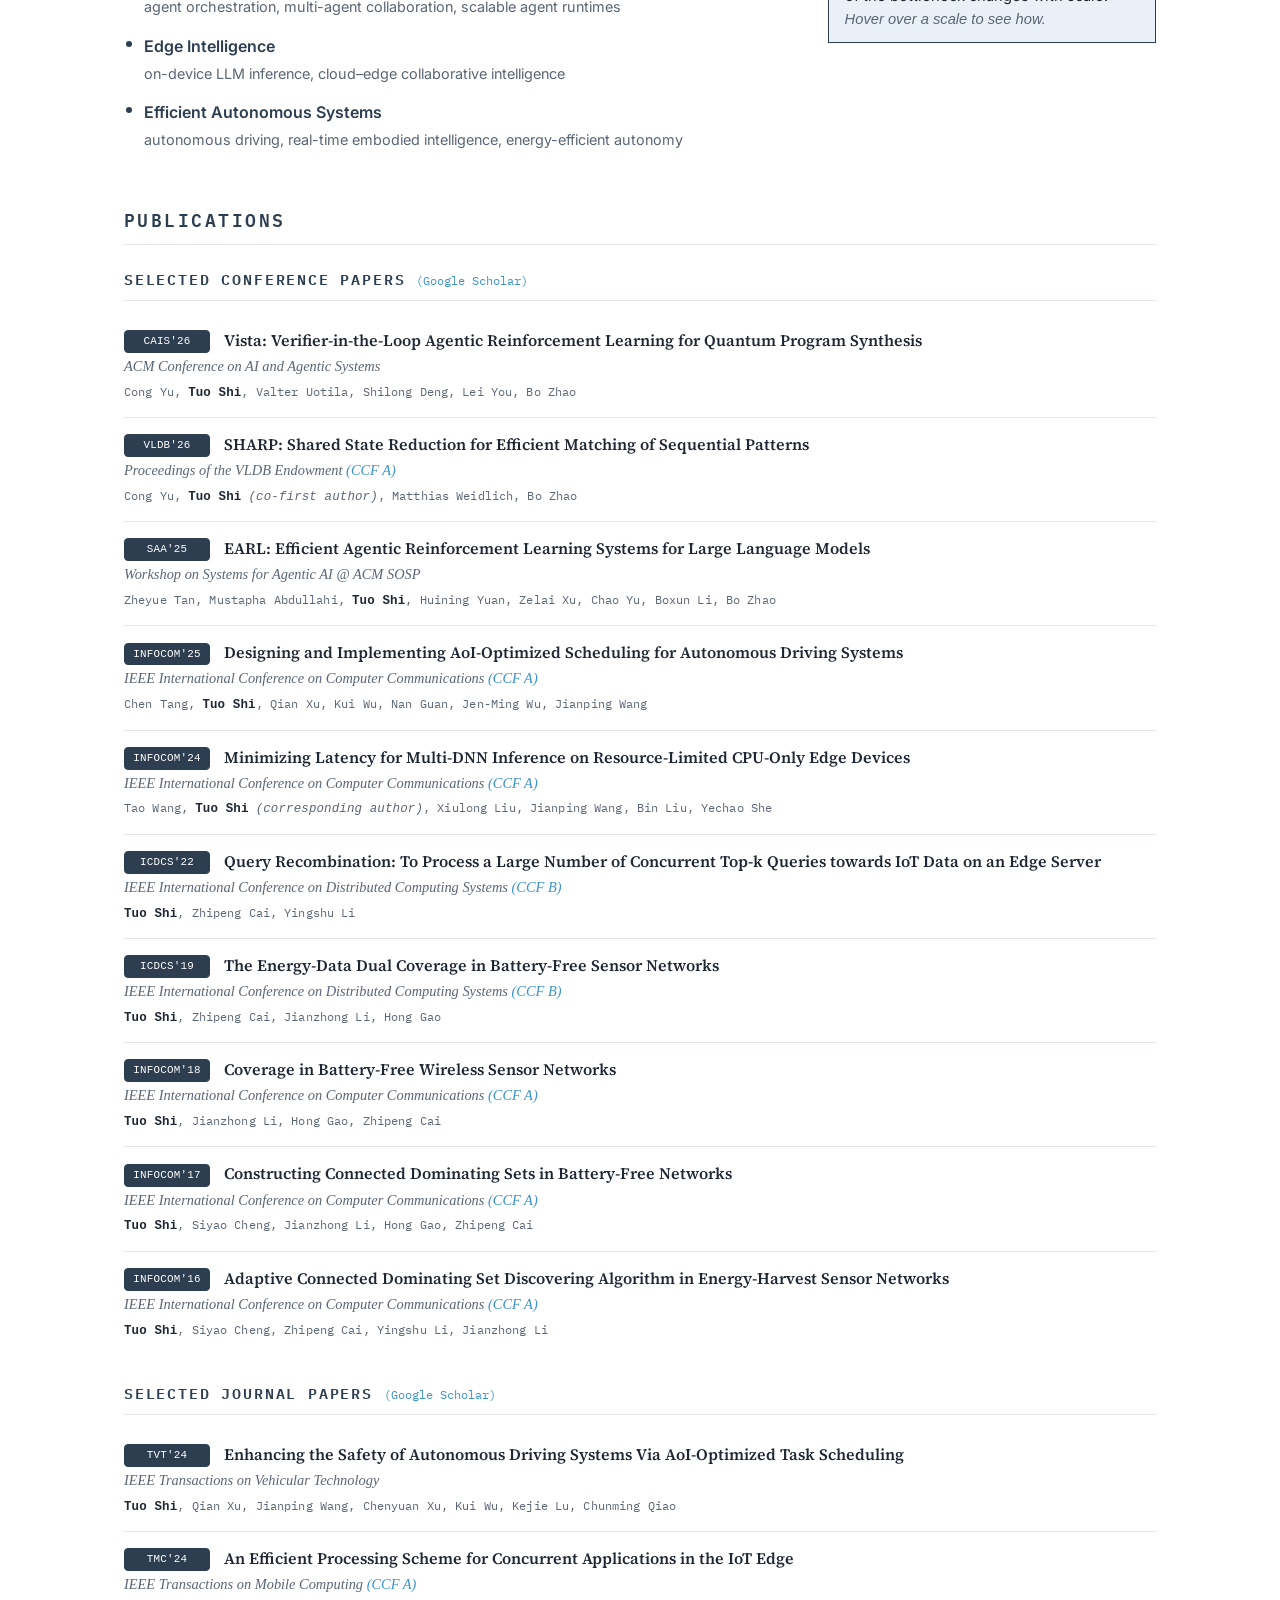
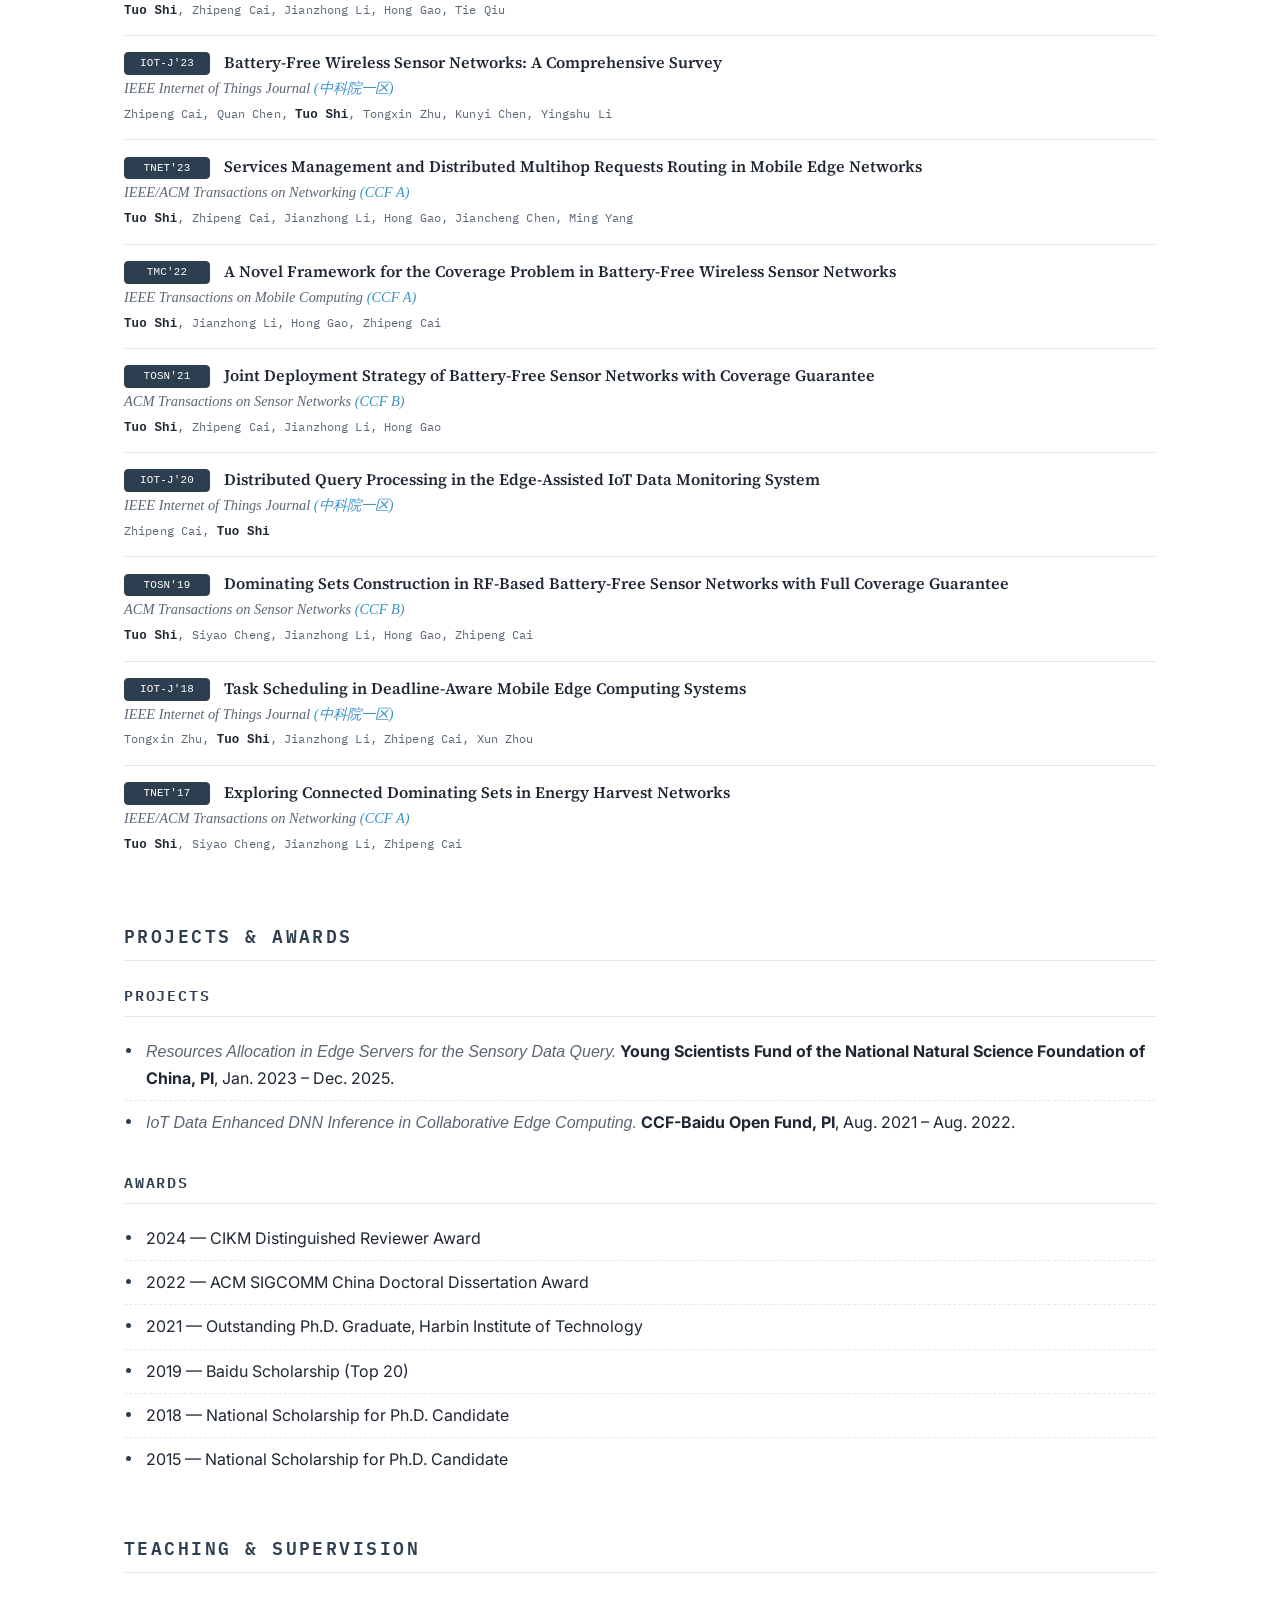
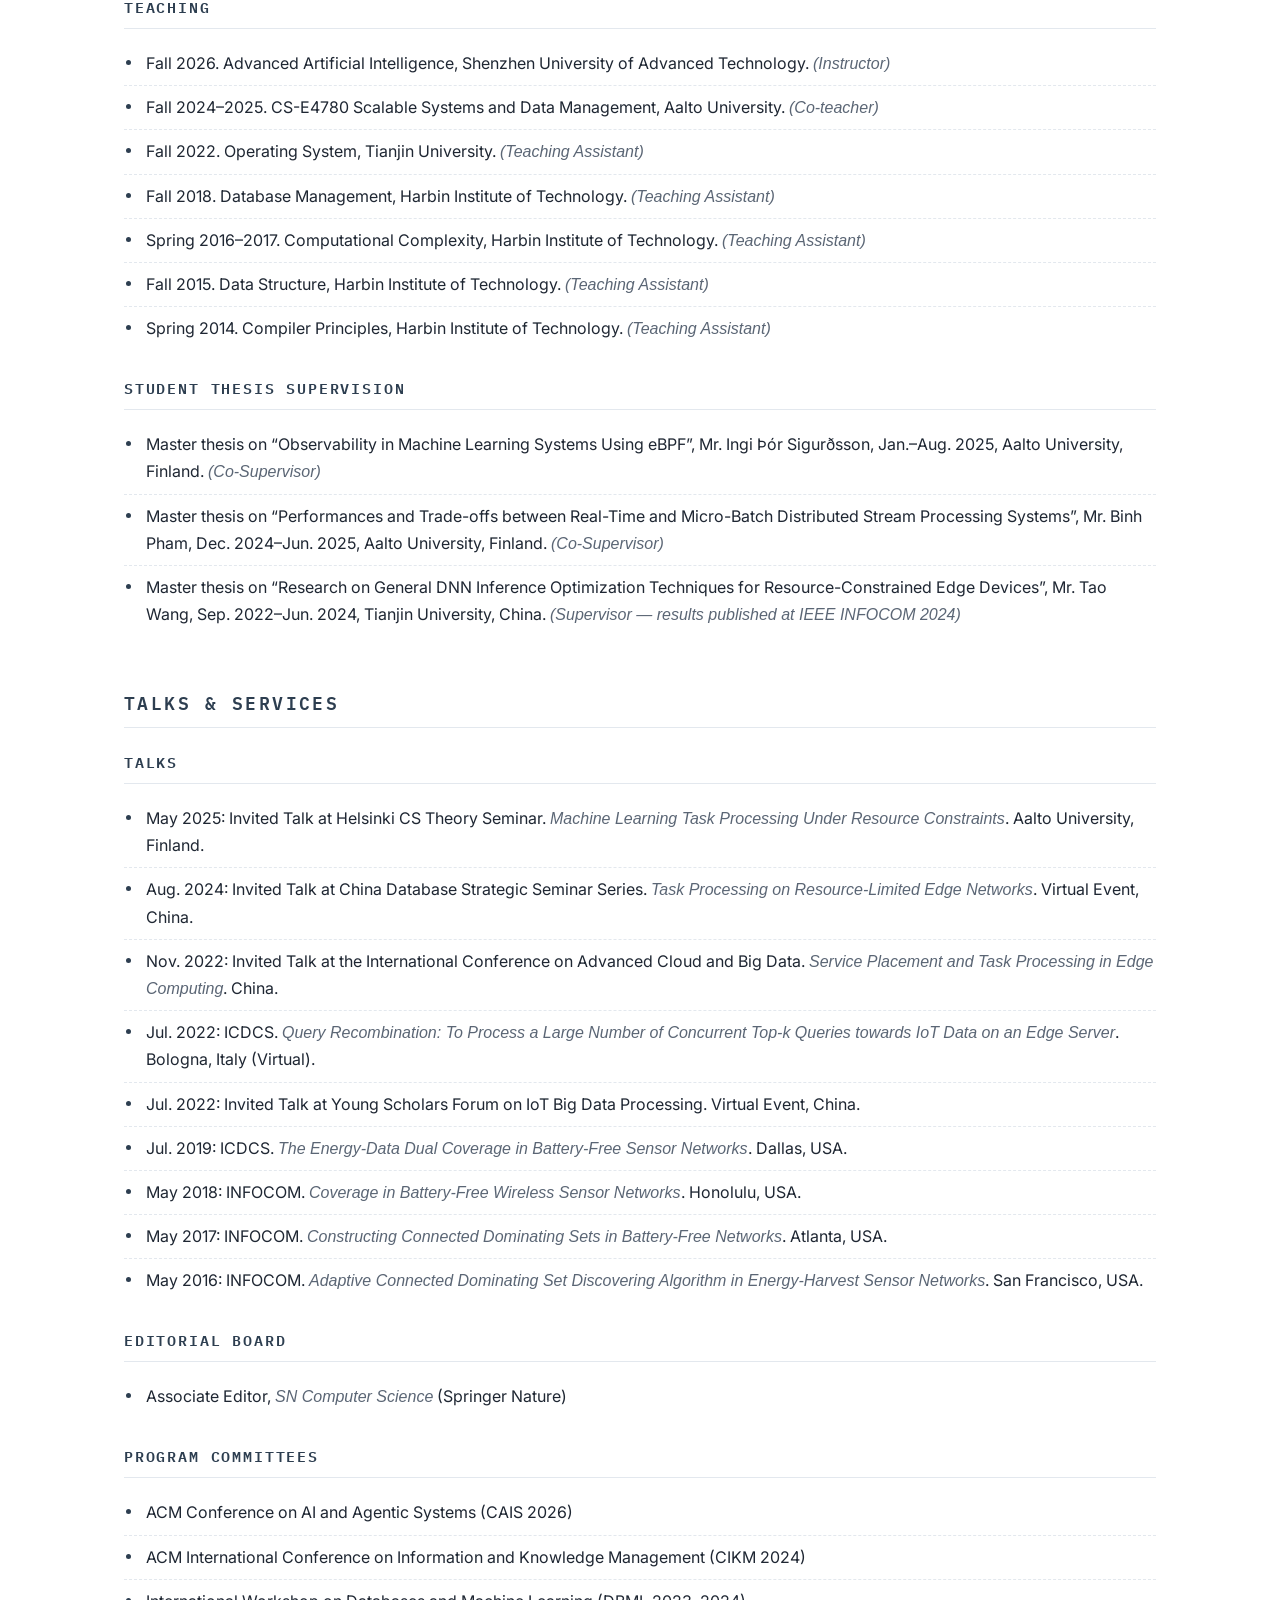
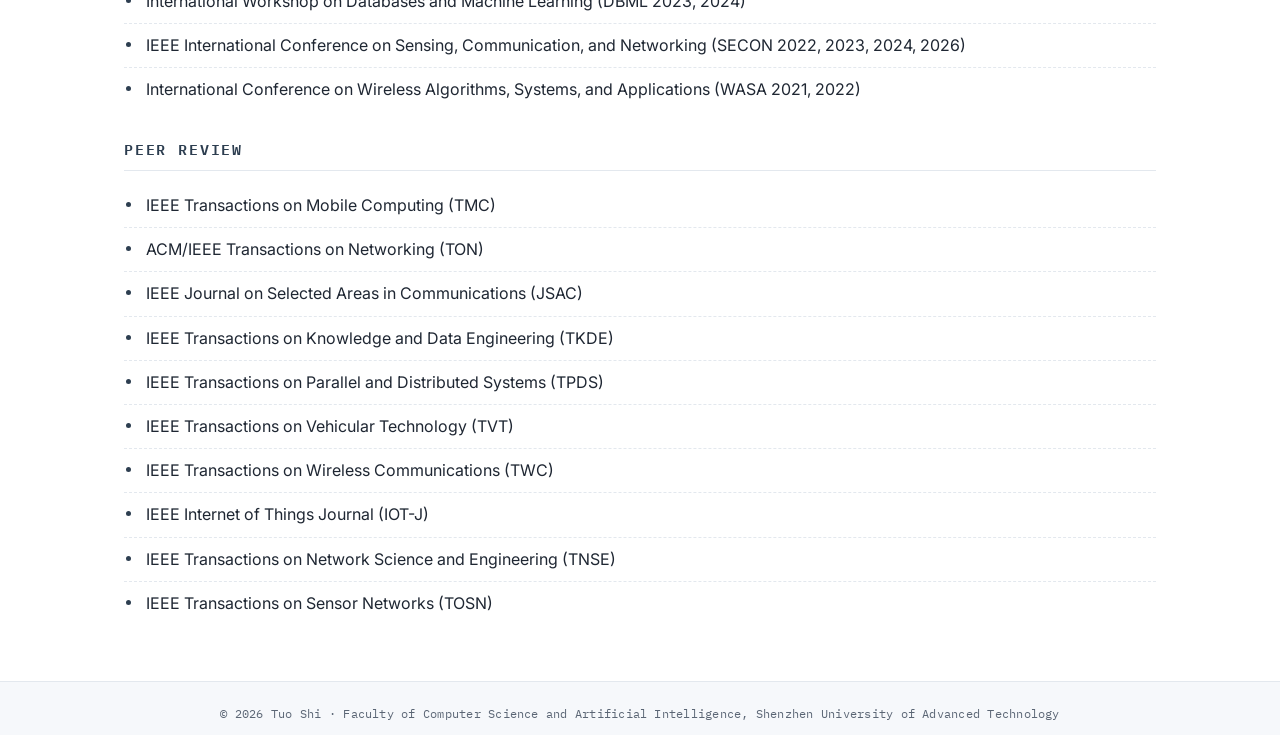
==== commit f5a7bc38: "feat: move affiliation to SUAT and flatten tabs into sections Identity: - role is now Assistant Prof" ====
--- a/index.html
+++ b/index.html
@@ -22,10 +22,10 @@
             </div>
             <div class="hero-right">
                 <h1 class="hero-name">Tuo Shi</h1>
-                <p class="role"><b>Postdoctoral Researcher</b></p>
-                <p class="affil">Department of Computer Science<br>Aalto University</p>
-                <p class="contact-line"><span class="m-label">Email:</span> shituo92 [AT] gmail.com </p>
-                <p class="contact-line"><span class="m-label">Address:</span> Konemiehentie 2, Espoo, Finland</p>
+                <p class="role"><b>Assistant Professor</b></p>
+                <p class="affil">Faculty of Computer Science and Artificial Intelligence<br>Shenzhen University of Advanced Technology</p>
+                <p class="contact-line"><span class="m-label">Email:</span> shituo [AT] suat-sz.edu.cn</p>
+                <p class="contact-line"><span class="m-label">Address:</span> Yuheng Building 2, 1 Gongchang Road, Guangming District</p>
             </div>
 
             <nav class="hero-links">
@@ -43,15 +43,16 @@
     <section class="section" id="about">
         <h2 class="section-title">About</h2>
         <div class="intro">
-            <p>Hi, I am <b>Tuo Shi</b>. I will join Shenzhen University of Advanced Technology (深圳理工大学)<img class="uni-logo" src="img/logos/suat.svg" alt="Shenzhen University of Advanced Technology">
-            as a tenure-track Assistant Professor in August 2026. I am currently a postdoctoral researcher in the
-            Department of Computer Science at Aalto University<img class="uni-logo" src="img/logos/aalto.png" alt="Aalto University">, where I work with
+            <p>Hi, I am <b>Tuo Shi</b>. I am a tenure-track Assistant Professor in the Faculty of Computer Science
+            and Artificial Intelligence at Shenzhen University of Advanced Technology (深圳理工大学)<img class="uni-logo" src="img/logos/suat.svg" alt="Shenzhen University of Advanced Technology">.
+            Before joining SUAT, I was a postdoctoral researcher in the
+            Department of Computer Science at Aalto University<img class="uni-logo" src="img/logos/aalto.png" alt="Aalto University">, where I worked with
             <a href="https://users.aalto.fi/~difram1/" target="_blank" rel="noopener">Prof. Mario Di Francesco</a>
             and <a href="https://zbjob.github.io/" target="_blank" rel="noopener">Prof. Bo Zhao</a>.
-            Previously, I was a postdoctoral researcher at the Department of Computer Science,
+            Earlier, I was a postdoctoral researcher at the Department of Computer Science,
             City University of Hong Kong<img class="uni-logo" src="img/logos/cityu.svg" alt="City University of Hong Kong">, supervised by
-            <a href="https://www.cs.cityu.edu.hk/~jianwang/" target="_blank" rel="noopener">Prof. Jianping Wang</a>.
-            Before that, I was an associate research fellow at the College of Intelligence and
+            <a href="https://www.cs.cityu.edu.hk/~jianwang/" target="_blank" rel="noopener">Prof. Jianping Wang</a>,
+            and an associate research fellow at the College of Intelligence and
             Computing, Tianjin University<img class="uni-logo" src="img/logos/tju.svg" alt="Tianjin University">.</p>
 
             <p>I received both my Ph.D. and Bachelor&rsquo;s degrees in Computer Science from Harbin Institute
@@ -66,8 +67,8 @@
     <section class="section" id="openings">
         <h2 class="section-title">Openings</h2>
         <div class="intro">
-            <p>I am starting my research group at <b>Shenzhen University of Advanced Technology</b> (深圳理工大学)
-            in August 2026, and I am looking for motivated <b>Ph.D. students</b> (2027 enrollment), <b>postdocs</b>,
+            <p>I am building my research group at <b>Shenzhen University of Advanced Technology</b> (深圳理工大学),
+            and I am looking for motivated <b>Ph.D. students</b> (2027 enrollment), <b>postdocs</b>,
             and <b>Research Assistant Professors (RAP)</b> to join my group. If you are interested, feel free to
             email me your CV and one or two representative works.</p>
         </div>
@@ -78,7 +79,7 @@
         <div class="news">
             <h3>News</h3>
             <ul>
-                <li><span class="date">Aug 2026</span><span>I will join <b>Shenzhen University of Advanced Technology</b> (深圳理工大学) as an Assistant Professor (tenure-track).</span></li>
+                <li><span class="date">Aug 2026</span><span>I joined <b>Shenzhen University of Advanced Technology</b> (深圳理工大学) as an Assistant Professor (tenure-track).</span></li>
                 <li><span class="date">May 2026</span><span>Our paper <i>Vista</i> appears at <b>CAIS 2026</b>.</span></li>
                 <li><span class="date">Jan 2026</span><span>Our paper <i>SHARP</i> is accepted to <b>VLDB 2026</b>.</span></li>
                 <li><span class="date">Oct 2025</span><span>Our paper <i>EARL</i> appears at the <b>SOSP&nbsp;2025</b> Workshop on Systems for Agentic AI.</span></li>
@@ -167,227 +168,260 @@
         </div>
     </section>
 
-    <!-- ===================== TABBED MODULES ===================== -->
-    <section class="section" id="modules">
-        <nav class="tabs-nav">
-            <button class="tab-btn active" data-tab="publications">Publications</button>
-            <button class="tab-btn" data-tab="projects">Projects &amp; Awards</button>
-            <button class="tab-btn" data-tab="teaching">Teaching &amp; Supervision</button>
-            <button class="tab-btn" data-tab="talks">Talks &amp; Services</button>
-        </nav>
-
-        <!-- ---------- Publications ---------- -->
-        <div class="tab-panel active" id="publications">
-            <h3>Selected Conference Papers
-                <a class="muted-link" href="https://scholar.google.com/citations?user=KIZjoPEAAAAJ&hl=en" target="_blank" rel="noopener">(Google Scholar)</a>
-            </h3>
-            <ul class="pub-list">
-                <li><span class="conference-tag">CAIS'26</span>
-                    <a href="https://dl.acm.org/doi/full/10.1145/3786335.3813148" target="_blank" rel="noopener">Vista: Verifier-in-the-Loop Agentic Reinforcement Learning for Quantum Program Synthesis</a><br>
-                    <span class="venue">ACM Conference on AI and Agentic Systems</span><br>
-                    <span class="authors">Cong Yu, <b>Tuo Shi</b>, Valter Uotila, Shilong Deng, Lei You, Bo Zhao</span>
-                </li>
-                <li><span class="conference-tag">VLDB'26</span>
-                    <a href="https://arxiv.org/pdf/2507.04872" target="_blank" rel="noopener">SHARP: Shared State Reduction for Efficient Matching of Sequential Patterns</a><br>
-                    <span class="venue">Proceedings of the VLDB Endowment <span class="ccf">(CCF A)</span></span><br>
-                    <span class="authors">Cong Yu, <b>Tuo Shi</b> <i>(co-first author)</i>, Matthias Weidlich, Bo Zhao</span>
-                </li>
-                <li><span class="conference-tag">SAA'25</span>
-                    <a href="https://arxiv.org/abs/2510.05943" target="_blank" rel="noopener">EARL: Efficient Agentic Reinforcement Learning Systems for Large Language Models</a><br>
-                    <span class="venue">Workshop on Systems for Agentic AI @ ACM SOSP</span><br>
-                    <span class="authors">Zheyue Tan, Mustapha Abdullahi, <b>Tuo Shi</b>, Huining Yuan, Zelai Xu, Chao Yu, Boxun Li, Bo Zhao</span>
-                </li>
-                <li><span class="conference-tag">INFOCOM'25</span>
-                    <a href="https://ieeexplore.ieee.org/abstract/document/11044491" target="_blank" rel="noopener">Designing and Implementing AoI-Optimized Scheduling for Autonomous Driving Systems</a><br>
-                    <span class="venue">IEEE International Conference on Computer Communications <span class="ccf">(CCF A)</span></span><br>
-                    <span class="authors">Chen Tang, <b>Tuo Shi</b>, Qian Xu, Kui Wu, Nan Guan, Jen-Ming Wu, Jianping Wang</span>
-                </li>
-                <li><span class="conference-tag">INFOCOM'24</span>
-                    <a href="https://ieeexplore.ieee.org/abstract/document/10621120" target="_blank" rel="noopener">Minimizing Latency for Multi-DNN Inference on Resource-Limited CPU-Only Edge Devices</a><br>
-                    <span class="venue">IEEE International Conference on Computer Communications <span class="ccf">(CCF A)</span></span><br>
-                    <span class="authors">Tao Wang, <b>Tuo Shi</b> <i>(corresponding author)</i>, Xiulong Liu, Jianping Wang, Bin Liu, Yechao She</span>
-                </li>
-                <li><span class="conference-tag">ICDCS'22</span>
-                    <a href="https://ieeexplore.ieee.org/abstract/document/9912252" target="_blank" rel="noopener">Query Recombination: To Process a Large Number of Concurrent Top-k Queries towards IoT Data on an Edge Server</a><br>
-                    <span class="venue">IEEE International Conference on Distributed Computing Systems <span class="ccf">(CCF B)</span></span><br>
-                    <span class="authors"><b>Tuo Shi</b>, Zhipeng Cai, Yingshu Li</span>
-                </li>
-                <li><span class="conference-tag">ICDCS'19</span>
-                    <a href="https://ieeexplore.ieee.org/stamp/stamp.jsp?tp=&arnumber=8885295" target="_blank" rel="noopener">The Energy-Data Dual Coverage in Battery-Free Sensor Networks</a><br>
-                    <span class="venue">IEEE International Conference on Distributed Computing Systems <span class="ccf">(CCF B)</span></span><br>
-                    <span class="authors"><b>Tuo Shi</b>, Zhipeng Cai, Jianzhong Li, Hong Gao</span>
-                </li>
-                <li><span class="conference-tag">INFOCOM'18</span>
-                    <a href="https://ieeexplore.ieee.org/stamp/stamp.jsp?tp=&arnumber=8485808" target="_blank" rel="noopener">Coverage in Battery-Free Wireless Sensor Networks</a><br>
-                    <span class="venue">IEEE International Conference on Computer Communications <span class="ccf">(CCF A)</span></span><br>
-                    <span class="authors"><b>Tuo Shi</b>, Jianzhong Li, Hong Gao, Zhipeng Cai</span>
-                </li>
-                <li><span class="conference-tag">INFOCOM'17</span>
-                    <a href="https://ieeexplore.ieee.org/stamp/stamp.jsp?tp=&arnumber=8057073" target="_blank" rel="noopener">Constructing Connected Dominating Sets in Battery-Free Networks</a><br>
-                    <span class="venue">IEEE International Conference on Computer Communications <span class="ccf">(CCF A)</span></span><br>
-                    <span class="authors"><b>Tuo Shi</b>, Siyao Cheng, Jianzhong Li, Hong Gao, Zhipeng Cai</span>
-                </li>
-                <li><span class="conference-tag">INFOCOM'16</span>
-                    <a href="https://ieeexplore.ieee.org/stamp/stamp.jsp?tp=&arnumber=7524504" target="_blank" rel="noopener">Adaptive Connected Dominating Set Discovering Algorithm in Energy-Harvest Sensor Networks</a><br>
-                    <span class="venue">IEEE International Conference on Computer Communications <span class="ccf">(CCF A)</span></span><br>
-                    <span class="authors"><b>Tuo Shi</b>, Siyao Cheng, Zhipeng Cai, Yingshu Li, Jianzhong Li</span>
-                </li>
-            </ul>
-
-            <h3>Selected Journal Papers
-                <a class="muted-link" href="https://scholar.google.com/citations?user=KIZjoPEAAAAJ&hl=en" target="_blank" rel="noopener">(Google Scholar)</a>
-            </h3>
-            <ul class="pub-list">
-                <li><span class="conference-tag">TVT'24</span>
-                    <a href="https://ieeexplore.ieee.org/abstract/document/10738401" target="_blank" rel="noopener">Enhancing the Safety of Autonomous Driving Systems Via AoI-Optimized Task Scheduling</a><br>
-                    <span class="venue">IEEE Transactions on Vehicular Technology</span><br>
-                    <span class="authors"><b>Tuo Shi</b>, Qian Xu, Jianping Wang, Chenyuan Xu, Kui Wu, Kejie Lu, Chunming Qiao</span>
-                </li>
-                <li><span class="conference-tag">TMC'24</span>
-                    <a href="https://ieeexplore.ieee.org/abstract/document/9940578" target="_blank" rel="noopener">An Efficient Processing Scheme for Concurrent Applications in the IoT Edge</a><br>
-                    <span class="venue">IEEE Transactions on Mobile Computing <span class="ccf">(CCF A)</span></span><br>
-                    <span class="authors"><b>Tuo Shi</b>, Zhipeng Cai, Jianzhong Li, Hong Gao, Tie Qiu</span>
-                </li>
-                <li><span class="conference-tag">IOT-J'23</span>
-                    <a href="https://ieeexplore.ieee.org/abstract/document/9951052" target="_blank" rel="noopener">Battery-Free Wireless Sensor Networks: A Comprehensive Survey</a><br>
-                    <span class="venue">IEEE Internet of Things Journal <span class="ccf">(中科院一区)</span></span><br>
-                    <span class="authors">Zhipeng Cai, Quan Chen, <b>Tuo Shi</b>, Tongxin Zhu, Kunyi Chen, Yingshu Li</span>
-                </li>
-                <li><span class="conference-tag">TNET'23</span>
-                    <a href="https://ieeexplore.ieee.org/abstract/document/9855450" target="_blank" rel="noopener">Services Management and Distributed Multihop Requests Routing in Mobile Edge Networks</a><br>
-                    <span class="venue">IEEE/ACM Transactions on Networking <span class="ccf">(CCF A)</span></span><br>
-                    <span class="authors"><b>Tuo Shi</b>, Zhipeng Cai, Jianzhong Li, Hong Gao, Jiancheng Chen, Ming Yang</span>
-                </li>
-                <li><span class="conference-tag">TMC'22</span>
-                    <a href="https://ieeexplore.ieee.org/stamp/stamp.jsp?tp=&arnumber=9177292" target="_blank" rel="noopener">A Novel Framework for the Coverage Problem in Battery-Free Wireless Sensor Networks</a><br>
-                    <span class="venue">IEEE Transactions on Mobile Computing <span class="ccf">(CCF A)</span></span><br>
-                    <span class="authors"><b>Tuo Shi</b>, Jianzhong Li, Hong Gao, Zhipeng Cai</span>
-                </li>
-                <li><span class="conference-tag">TOSN'21</span>
-                    <a href="https://dl.acm.org/doi/pdf/10.1145/3457123" target="_blank" rel="noopener">Joint Deployment Strategy of Battery-Free Sensor Networks with Coverage Guarantee</a><br>
-                    <span class="venue">ACM Transactions on Sensor Networks <span class="ccf">(CCF B)</span></span><br>
-                    <span class="authors"><b>Tuo Shi</b>, Zhipeng Cai, Jianzhong Li, Hong Gao</span>
-                </li>
-                <li><span class="conference-tag">IOT-J'20</span>
-                    <a href="https://ieeexplore.ieee.org/stamp/stamp.jsp?tp=&arnumber=9206577" target="_blank" rel="noopener">Distributed Query Processing in the Edge-Assisted IoT Data Monitoring System</a><br>
-                    <span class="venue">IEEE Internet of Things Journal <span class="ccf">(中科院一区)</span></span><br>
-                    <span class="authors">Zhipeng Cai, <b>Tuo Shi</b></span>
-                </li>
-                <li><span class="conference-tag">TOSN'19</span>
-                    <a href="https://dl.acm.org/doi/pdf/10.1145/3352486" target="_blank" rel="noopener">Dominating Sets Construction in RF-Based Battery-Free Sensor Networks with Full Coverage Guarantee</a><br>
-                    <span class="venue">ACM Transactions on Sensor Networks <span class="ccf">(CCF B)</span></span><br>
-                    <span class="authors"><b>Tuo Shi</b>, Siyao Cheng, Jianzhong Li, Hong Gao, Zhipeng Cai</span>
-                </li>
-                <li><span class="conference-tag">IOT-J'18</span>
-                    <a href="https://ieeexplore.ieee.org/ielaam/6488907/8738925/8486629-aam.pdf" target="_blank" rel="noopener">Task Scheduling in Deadline-Aware Mobile Edge Computing Systems</a><br>
-                    <span class="venue">IEEE Internet of Things Journal <span class="ccf">(中科院一区)</span></span><br>
-                    <span class="authors">Tongxin Zhu, <b>Tuo Shi</b>, Jianzhong Li, Zhipeng Cai, Xun Zhou</span>
-                </li>
-                <li><span class="conference-tag">TNET'17</span>
-                    <a href="https://ieeexplore.ieee.org/stamp/stamp.jsp?tp=&arnumber=7857833" target="_blank" rel="noopener">Exploring Connected Dominating Sets in Energy Harvest Networks</a><br>
-                    <span class="venue">IEEE/ACM Transactions on Networking <span class="ccf">(CCF A)</span></span><br>
-                    <span class="authors"><b>Tuo Shi</b>, Siyao Cheng, Jianzhong Li, Zhipeng Cai</span>
-                </li>
-            </ul>
-        </div>
-
-        <!-- ---------- Projects & Awards ---------- -->
-        <div class="tab-panel" id="projects">
-            <h3>Projects</h3>
-            <ul class="plain-list">
-                <li><i>Resources Allocation in Edge Servers for the Sensory Data Query.</i>
-                    <b>Young Scientists Fund of the National Natural Science Foundation of China, PI</b>, Jan. 2023 &ndash; Dec. 2025.</li>
-                <li><i>IoT Data Enhanced DNN Inference in Collaborative Edge Computing.</i>
-                    <b>CCF-Baidu Open Fund, PI</b>, Aug. 2021 &ndash; Aug. 2022.</li>
-            </ul>
-            <h3>Awards</h3>
-            <ul class="plain-list">
-                <li>2024 &mdash; CIKM Distinguished Reviewer Award</li>
-                <li>2022 &mdash; ACM SIGCOMM China Doctoral Dissertation Award</li>
-                <li>2021 &mdash; Outstanding Ph.D. Graduate, Harbin Institute of Technology</li>
-                <li>2019 &mdash; Baidu Scholarship (Top 20)</li>
-                <li>2018 &mdash; National Scholarship for Ph.D. Candidate</li>
-                <li>2015 &mdash; National Scholarship for Ph.D. Candidate</li>
-            </ul>
-        </div>
-
-        <!-- ---------- Teaching & Supervision ---------- -->
-        <div class="tab-panel" id="teaching">
-            <h3>Teaching</h3>
-            <ul class="plain-list">
-                <li>Fall 2024&ndash;2025. CS-E4780 Scalable Systems and Data Management, Aalto University. <i>(Co-teacher)</i></li>
-                <li>Fall 2022. Operating System, Tianjin University. <i>(Teaching Assistant)</i></li>
-                <li>Fall 2018. Database Management, Harbin Institute of Technology. <i>(Teaching Assistant)</i></li>
-                <li>Spring 2016&ndash;2017. Computational Complexity, Harbin Institute of Technology. <i>(Teaching Assistant)</i></li>
-                <li>Fall 2015. Data Structure, Harbin Institute of Technology. <i>(Teaching Assistant)</i></li>
-                <li>Spring 2014. Compiler Principles, Harbin Institute of Technology. <i>(Teaching Assistant)</i></li>
-            </ul>
-            <h3>Student Thesis Supervision</h3>
-            <ul class="plain-list">
-                <li>Master thesis on &ldquo;Observability in Machine Learning Systems Using eBPF&rdquo;, Mr. Ingi Þór Sigurðsson, Jan.&ndash;Aug. 2025, Aalto University, Finland. <i>(Co-Supervisor)</i></li>
-                <li>Master thesis on &ldquo;Performances and Trade-offs between Real-Time and Micro-Batch Distributed Stream Processing Systems&rdquo;, Mr. Binh Pham, Dec. 2024&ndash;Jun. 2025, Aalto University, Finland. <i>(Co-Supervisor)</i></li>
-                <li>Master thesis on &ldquo;Research on General DNN Inference Optimization Techniques for Resource-Constrained Edge Devices&rdquo;, Mr. Tao Wang, Sep. 2022&ndash;Jun. 2024, Tianjin University, China. <i>(Supervisor — results published at IEEE INFOCOM 2024)</i></li>
-            </ul>
-        </div>
-
-        <!-- ---------- Talks & Services ---------- -->
-        <div class="tab-panel" id="talks">
-            <h3>Talks</h3>
-            <ul class="plain-list">
-                <li>May 2025: Invited Talk at Helsinki CS Theory Seminar. <i>Machine Learning Task Processing Under Resource Constraints</i>. Aalto University, Finland.</li>
-                <li>Aug. 2024: Invited Talk at China Database Strategic Seminar Series. <i>Task Processing on Resource-Limited Edge Networks</i>. Virtual Event, China.</li>
-                <li>Nov. 2022: Invited Talk at the International Conference on Advanced Cloud and Big Data. <i>Service Placement and Task Processing in Edge Computing</i>. China.</li>
-                <li>Jul. 2022: ICDCS. <i>Query Recombination: To Process a Large Number of Concurrent Top-k Queries towards IoT Data on an Edge Server</i>. Bologna, Italy (Virtual).</li>
-                <li>Jul. 2022: Invited Talk at Young Scholars Forum on IoT Big Data Processing. Virtual Event, China.</li>
-                <li>Jul. 2019: ICDCS. <i>The Energy-Data Dual Coverage in Battery-Free Sensor Networks</i>. Dallas, USA.</li>
-                <li>May 2018: INFOCOM. <i>Coverage in Battery-Free Wireless Sensor Networks</i>. Honolulu, USA.</li>
-                <li>May 2017: INFOCOM. <i>Constructing Connected Dominating Sets in Battery-Free Networks</i>. Atlanta, USA.</li>
-                <li>May 2016: INFOCOM. <i>Adaptive Connected Dominating Set Discovering Algorithm in Energy-Harvest Sensor Networks</i>. San Francisco, USA.</li>
-            </ul>
-            <h3>Editorial Board</h3>
-            <ul class="plain-list">
-                <li>Associate Editor, <i>SN Computer Science</i> (Springer Nature)</li>
-            </ul>
-            <h3>Program Committees</h3>
-            <ul class="plain-list">
-                <li>ACM Conference on AI and Agentic Systems (CAIS 2026)</li>
-                <li>ACM International Conference on Information and Knowledge Management (CIKM 2024)</li>
-                <li>International Workshop on Databases and Machine Learning (DBML 2023, 2024)</li>
-                <li>IEEE International Conference on Sensing, Communication, and Networking (SECON 2022, 2023, 2024, 2026)</li>
-                <li>International Conference on Wireless Algorithms, Systems, and Applications (WASA 2021, 2022)</li>
-            </ul>
-            <h3>Peer Review</h3>
-            <ul class="plain-list">
-                <li>IEEE Transactions on Mobile Computing (TMC)</li>
-                <li>ACM/IEEE Transactions on Networking (TON)</li>
-                <li>IEEE Journal on Selected Areas in Communications (JSAC)</li>
-                <li>IEEE Transactions on Knowledge and Data Engineering (TKDE)</li>
-                <li>IEEE Transactions on Parallel and Distributed Systems (TPDS)</li>
-                <li>IEEE Transactions on Vehicular Technology (TVT)</li>
-                <li>IEEE Transactions on Wireless Communications (TWC)</li>
-                <li>IEEE Internet of Things Journal (IOT-J)</li>
-                <li>IEEE Transactions on Network Science and Engineering (TNSE)</li>
-                <li>IEEE Transactions on Sensor Networks (TOSN)</li>
-            </ul>
-        </div>
+    <!-- ===================== PUBLICATIONS ===================== -->
+    <section class="section module" id="publications">
+        <h2 class="section-title">Publications</h2>
+        <h3>Selected Conference Papers
+            <a class="muted-link" href="https://scholar.google.com/citations?user=KIZjoPEAAAAJ&hl=en" target="_blank" rel="noopener">(Google Scholar)</a>
+        </h3>
+        <ul class="pub-list">
+            <li><span class="conference-tag">CAIS'26</span>
+                <a href="https://dl.acm.org/doi/full/10.1145/3786335.3813148" target="_blank" rel="noopener">Vista: Verifier-in-the-Loop Agentic Reinforcement Learning for Quantum Program Synthesis</a><br>
+                <span class="venue">ACM Conference on AI and Agentic Systems</span><br>
+                <span class="authors">Cong Yu, <b>Tuo Shi</b>, Valter Uotila, Shilong Deng, Lei You, Bo Zhao</span>
+            </li>
+            <li><span class="conference-tag">VLDB'26</span>
+                <a href="https://arxiv.org/pdf/2507.04872" target="_blank" rel="noopener">SHARP: Shared State Reduction for Efficient Matching of Sequential Patterns</a><br>
+                <span class="venue">Proceedings of the VLDB Endowment <span class="ccf">(CCF A)</span></span><br>
+                <span class="authors">Cong Yu, <b>Tuo Shi</b> <i>(co-first author)</i>, Matthias Weidlich, Bo Zhao</span>
+            </li>
+            <li><span class="conference-tag">SAA'25</span>
+                <a href="https://arxiv.org/abs/2510.05943" target="_blank" rel="noopener">EARL: Efficient Agentic Reinforcement Learning Systems for Large Language Models</a><br>
+                <span class="venue">Workshop on Systems for Agentic AI @ ACM SOSP</span><br>
+                <span class="authors">Zheyue Tan, Mustapha Abdullahi, <b>Tuo Shi</b>, Huining Yuan, Zelai Xu, Chao Yu, Boxun Li, Bo Zhao</span>
+            </li>
+            <li><span class="conference-tag">INFOCOM'25</span>
+                <a href="https://ieeexplore.ieee.org/abstract/document/11044491" target="_blank" rel="noopener">Designing and Implementing AoI-Optimized Scheduling for Autonomous Driving Systems</a><br>
+                <span class="venue">IEEE International Conference on Computer Communications <span class="ccf">(CCF A)</span></span><br>
+                <span class="authors">Chen Tang, <b>Tuo Shi</b>, Qian Xu, Kui Wu, Nan Guan, Jen-Ming Wu, Jianping Wang</span>
+            </li>
+            <li><span class="conference-tag">INFOCOM'24</span>
+                <a href="https://ieeexplore.ieee.org/abstract/document/10621120" target="_blank" rel="noopener">Minimizing Latency for Multi-DNN Inference on Resource-Limited CPU-Only Edge Devices</a><br>
+                <span class="venue">IEEE International Conference on Computer Communications <span class="ccf">(CCF A)</span></span><br>
+                <span class="authors">Tao Wang, <b>Tuo Shi</b> <i>(corresponding author)</i>, Xiulong Liu, Jianping Wang, Bin Liu, Yechao She</span>
+            </li>
+            <li><span class="conference-tag">ICDCS'22</span>
+                <a href="https://ieeexplore.ieee.org/abstract/document/9912252" target="_blank" rel="noopener">Query Recombination: To Process a Large Number of Concurrent Top-k Queries towards IoT Data on an Edge Server</a><br>
+                <span class="venue">IEEE International Conference on Distributed Computing Systems <span class="ccf">(CCF B)</span></span><br>
+                <span class="authors"><b>Tuo Shi</b>, Zhipeng Cai, Yingshu Li</span>
+            </li>
+            <li><span class="conference-tag">ICDCS'19</span>
+                <a href="https://ieeexplore.ieee.org/stamp/stamp.jsp?tp=&arnumber=8885295" target="_blank" rel="noopener">The Energy-Data Dual Coverage in Battery-Free Sensor Networks</a><br>
+                <span class="venue">IEEE International Conference on Distributed Computing Systems <span class="ccf">(CCF B)</span></span><br>
+                <span class="authors"><b>Tuo Shi</b>, Zhipeng Cai, Jianzhong Li, Hong Gao</span>
+            </li>
+            <li><span class="conference-tag">INFOCOM'18</span>
+                <a href="https://ieeexplore.ieee.org/stamp/stamp.jsp?tp=&arnumber=8485808" target="_blank" rel="noopener">Coverage in Battery-Free Wireless Sensor Networks</a><br>
+                <span class="venue">IEEE International Conference on Computer Communications <span class="ccf">(CCF A)</span></span><br>
+                <span class="authors"><b>Tuo Shi</b>, Jianzhong Li, Hong Gao, Zhipeng Cai</span>
+            </li>
+            <li><span class="conference-tag">INFOCOM'17</span>
+                <a href="https://ieeexplore.ieee.org/stamp/stamp.jsp?tp=&arnumber=8057073" target="_blank" rel="noopener">Constructing Connected Dominating Sets in Battery-Free Networks</a><br>
+                <span class="venue">IEEE International Conference on Computer Communications <span class="ccf">(CCF A)</span></span><br>
+                <span class="authors"><b>Tuo Shi</b>, Siyao Cheng, Jianzhong Li, Hong Gao, Zhipeng Cai</span>
+            </li>
+            <li><span class="conference-tag">INFOCOM'16</span>
+                <a href="https://ieeexplore.ieee.org/stamp/stamp.jsp?tp=&arnumber=7524504" target="_blank" rel="noopener">Adaptive Connected Dominating Set Discovering Algorithm in Energy-Harvest Sensor Networks</a><br>
+                <span class="venue">IEEE International Conference on Computer Communications <span class="ccf">(CCF A)</span></span><br>
+                <span class="authors"><b>Tuo Shi</b>, Siyao Cheng, Zhipeng Cai, Yingshu Li, Jianzhong Li</span>
+            </li>
+        </ul>
+
+        <h3>Selected Journal Papers
+            <a class="muted-link" href="https://scholar.google.com/citations?user=KIZjoPEAAAAJ&hl=en" target="_blank" rel="noopener">(Google Scholar)</a>
+        </h3>
+        <ul class="pub-list">
+            <li><span class="conference-tag">TVT'24</span>
+                <a href="https://ieeexplore.ieee.org/abstract/document/10738401" target="_blank" rel="noopener">Enhancing the Safety of Autonomous Driving Systems Via AoI-Optimized Task Scheduling</a><br>
+                <span class="venue">IEEE Transactions on Vehicular Technology</span><br>
+                <span class="authors"><b>Tuo Shi</b>, Qian Xu, Jianping Wang, Chenyuan Xu, Kui Wu, Kejie Lu, Chunming Qiao</span>
+            </li>
+            <li><span class="conference-tag">TMC'24</span>
+                <a href="https://ieeexplore.ieee.org/abstract/document/9940578" target="_blank" rel="noopener">An Efficient Processing Scheme for Concurrent Applications in the IoT Edge</a><br>
+                <span class="venue">IEEE Transactions on Mobile Computing <span class="ccf">(CCF A)</span></span><br>
+                <span class="authors"><b>Tuo Shi</b>, Zhipeng Cai, Jianzhong Li, Hong Gao, Tie Qiu</span>
+            </li>
+            <li><span class="conference-tag">IOT-J'23</span>
+                <a href="https://ieeexplore.ieee.org/abstract/document/9951052" target="_blank" rel="noopener">Battery-Free Wireless Sensor Networks: A Comprehensive Survey</a><br>
+                <span class="venue">IEEE Internet of Things Journal <span class="ccf">(中科院一区)</span></span><br>
+                <span class="authors">Zhipeng Cai, Quan Chen, <b>Tuo Shi</b>, Tongxin Zhu, Kunyi Chen, Yingshu Li</span>
+            </li>
+            <li><span class="conference-tag">TNET'23</span>
+                <a href="https://ieeexplore.ieee.org/abstract/document/9855450" target="_blank" rel="noopener">Services Management and Distributed Multihop Requests Routing in Mobile Edge Networks</a><br>
+                <span class="venue">IEEE/ACM Transactions on Networking <span class="ccf">(CCF A)</span></span><br>
+                <span class="authors"><b>Tuo Shi</b>, Zhipeng Cai, Jianzhong Li, Hong Gao, Jiancheng Chen, Ming Yang</span>
+            </li>
+            <li><span class="conference-tag">TMC'22</span>
+                <a href="https://ieeexplore.ieee.org/stamp/stamp.jsp?tp=&arnumber=9177292" target="_blank" rel="noopener">A Novel Framework for the Coverage Problem in Battery-Free Wireless Sensor Networks</a><br>
+                <span class="venue">IEEE Transactions on Mobile Computing <span class="ccf">(CCF A)</span></span><br>
+                <span class="authors"><b>Tuo Shi</b>, Jianzhong Li, Hong Gao, Zhipeng Cai</span>
+            </li>
+            <li><span class="conference-tag">TOSN'21</span>
+                <a href="https://dl.acm.org/doi/pdf/10.1145/3457123" target="_blank" rel="noopener">Joint Deployment Strategy of Battery-Free Sensor Networks with Coverage Guarantee</a><br>
+                <span class="venue">ACM Transactions on Sensor Networks <span class="ccf">(CCF B)</span></span><br>
+                <span class="authors"><b>Tuo Shi</b>, Zhipeng Cai, Jianzhong Li, Hong Gao</span>
+            </li>
+            <li><span class="conference-tag">IOT-J'20</span>
+                <a href="https://ieeexplore.ieee.org/stamp/stamp.jsp?tp=&arnumber=9206577" target="_blank" rel="noopener">Distributed Query Processing in the Edge-Assisted IoT Data Monitoring System</a><br>
+                <span class="venue">IEEE Internet of Things Journal <span class="ccf">(中科院一区)</span></span><br>
+                <span class="authors">Zhipeng Cai, <b>Tuo Shi</b></span>
+            </li>
+            <li><span class="conference-tag">TOSN'19</span>
+                <a href="https://dl.acm.org/doi/pdf/10.1145/3352486" target="_blank" rel="noopener">Dominating Sets Construction in RF-Based Battery-Free Sensor Networks with Full Coverage Guarantee</a><br>
+                <span class="venue">ACM Transactions on Sensor Networks <span class="ccf">(CCF B)</span></span><br>
+                <span class="authors"><b>Tuo Shi</b>, Siyao Cheng, Jianzhong Li, Hong Gao, Zhipeng Cai</span>
+            </li>
+            <li><span class="conference-tag">IOT-J'18</span>
+                <a href="https://ieeexplore.ieee.org/ielaam/6488907/8738925/8486629-aam.pdf" target="_blank" rel="noopener">Task Scheduling in Deadline-Aware Mobile Edge Computing Systems</a><br>
+                <span class="venue">IEEE Internet of Things Journal <span class="ccf">(中科院一区)</span></span><br>
+                <span class="authors">Tongxin Zhu, <b>Tuo Shi</b>, Jianzhong Li, Zhipeng Cai, Xun Zhou</span>
+            </li>
+            <li><span class="conference-tag">TNET'17</span>
+                <a href="https://ieeexplore.ieee.org/stamp/stamp.jsp?tp=&arnumber=7857833" target="_blank" rel="noopener">Exploring Connected Dominating Sets in Energy Harvest Networks</a><br>
+                <span class="venue">IEEE/ACM Transactions on Networking <span class="ccf">(CCF A)</span></span><br>
+                <span class="authors"><b>Tuo Shi</b>, Siyao Cheng, Jianzhong Li, Zhipeng Cai</span>
+            </li>
+        </ul>
+        </div>
+
+    </section>
+
+    <!-- ===================== PROJECTS & AWARDS ===================== -->
+    <section class="section module" id="projects">
+        <h2 class="section-title">Projects &amp; Awards</h2>
+        <h3>Projects</h3>
+        <ul class="plain-list">
+            <li><i>Resources Allocation in Edge Servers for the Sensory Data Query.</i>
+                <b>Young Scientists Fund of the National Natural Science Foundation of China, PI</b>, Jan. 2023 &ndash; Dec. 2025.</li>
+            <li><i>IoT Data Enhanced DNN Inference in Collaborative Edge Computing.</i>
+                <b>CCF-Baidu Open Fund, PI</b>, Aug. 2021 &ndash; Aug. 2022.</li>
+        </ul>
+        <h3>Awards</h3>
+        <ul class="plain-list">
+            <li>2024 &mdash; CIKM Distinguished Reviewer Award</li>
+            <li>2022 &mdash; ACM SIGCOMM China Doctoral Dissertation Award</li>
+            <li>2021 &mdash; Outstanding Ph.D. Graduate, Harbin Institute of Technology</li>
+            <li>2019 &mdash; Baidu Scholarship (Top 20)</li>
+            <li>2018 &mdash; National Scholarship for Ph.D. Candidate</li>
+            <li>2015 &mdash; National Scholarship for Ph.D. Candidate</li>
+        </ul>
+        </div>
+
+    </section>
+
+    <!-- ===================== TEACHING & SUPERVISION ===================== -->
+    <section class="section module" id="teaching">
+        <h2 class="section-title">Teaching &amp; Supervision</h2>
+        <h3>Teaching</h3>
+        <ul class="plain-list">
+            <li>Fall 2026. Advanced Artificial Intelligence, Shenzhen University of Advanced Technology. <i>(Instructor)</i></li>
+            <li>Fall 2024&ndash;2025. CS-E4780 Scalable Systems and Data Management, Aalto University. <i>(Co-teacher)</i></li>
+            <li>Fall 2022. Operating System, Tianjin University. <i>(Teaching Assistant)</i></li>
+            <li>Fall 2018. Database Management, Harbin Institute of Technology. <i>(Teaching Assistant)</i></li>
+            <li>Spring 2016&ndash;2017. Computational Complexity, Harbin Institute of Technology. <i>(Teaching Assistant)</i></li>
+            <li>Fall 2015. Data Structure, Harbin Institute of Technology. <i>(Teaching Assistant)</i></li>
+            <li>Spring 2014. Compiler Principles, Harbin Institute of Technology. <i>(Teaching Assistant)</i></li>
+        </ul>
+        <h3>Student Thesis Supervision</h3>
+        <ul class="plain-list">
+            <li>Master thesis on &ldquo;Observability in Machine Learning Systems Using eBPF&rdquo;, Mr. Ingi Þór Sigurðsson, Jan.&ndash;Aug. 2025, Aalto University, Finland. <i>(Co-Supervisor)</i></li>
+            <li>Master thesis on &ldquo;Performances and Trade-offs between Real-Time and Micro-Batch Distributed Stream Processing Systems&rdquo;, Mr. Binh Pham, Dec. 2024&ndash;Jun. 2025, Aalto University, Finland. <i>(Co-Supervisor)</i></li>
+            <li>Master thesis on &ldquo;Research on General DNN Inference Optimization Techniques for Resource-Constrained Edge Devices&rdquo;, Mr. Tao Wang, Sep. 2022&ndash;Jun. 2024, Tianjin University, China. <i>(Supervisor — results published at IEEE INFOCOM 2024)</i></li>
+        </ul>
+        </div>
+
+    </section>
+
+    <!-- ===================== TALKS & SERVICES ===================== -->
+    <section class="section module" id="talks">
+        <h2 class="section-title">Talks &amp; Services</h2>
+        <h3>Talks</h3>
+        <ul class="plain-list">
+            <li>May 2025: Invited Talk at Helsinki CS Theory Seminar. <i>Machine Learning Task Processing Under Resource Constraints</i>. Aalto University, Finland.</li>
+            <li>Aug. 2024: Invited Talk at China Database Strategic Seminar Series. <i>Task Processing on Resource-Limited Edge Networks</i>. Virtual Event, China.</li>
+            <li>Nov. 2022: Invited Talk at the International Conference on Advanced Cloud and Big Data. <i>Service Placement and Task Processing in Edge Computing</i>. China.</li>
+            <li>Jul. 2022: ICDCS. <i>Query Recombination: To Process a Large Number of Concurrent Top-k Queries towards IoT Data on an Edge Server</i>. Bologna, Italy (Virtual).</li>
+            <li>Jul. 2022: Invited Talk at Young Scholars Forum on IoT Big Data Processing. Virtual Event, China.</li>
+            <li>Jul. 2019: ICDCS. <i>The Energy-Data Dual Coverage in Battery-Free Sensor Networks</i>. Dallas, USA.</li>
+            <li>May 2018: INFOCOM. <i>Coverage in Battery-Free Wireless Sensor Networks</i>. Honolulu, USA.</li>
+            <li>May 2017: INFOCOM. <i>Constructing Connected Dominating Sets in Battery-Free Networks</i>. Atlanta, USA.</li>
+            <li>May 2016: INFOCOM. <i>Adaptive Connected Dominating Set Discovering Algorithm in Energy-Harvest Sensor Networks</i>. San Francisco, USA.</li>
+        </ul>
+        <h3>Editorial Board</h3>
+        <ul class="plain-list">
+            <li>Associate Editor, <i>SN Computer Science</i> (Springer Nature)</li>
+        </ul>
+        <h3>Program Committees</h3>
+        <ul class="plain-list">
+            <li>ACM Conference on AI and Agentic Systems (CAIS 2026)</li>
+            <li>ACM International Conference on Information and Knowledge Management (CIKM 2024)</li>
+            <li>International Workshop on Databases and Machine Learning (DBML 2023, 2024)</li>
+            <li>IEEE International Conference on Sensing, Communication, and Networking (SECON 2022, 2023, 2024, 2026)</li>
+            <li>International Conference on Wireless Algorithms, Systems, and Applications (WASA 2021, 2022)</li>
+        </ul>
+        <h3>Peer Review</h3>
+        <ul class="plain-list">
+            <li>IEEE Transactions on Mobile Computing (TMC)</li>
+            <li>ACM/IEEE Transactions on Networking (TON)</li>
+            <li>IEEE Journal on Selected Areas in Communications (JSAC)</li>
+            <li>IEEE Transactions on Knowledge and Data Engineering (TKDE)</li>
+            <li>IEEE Transactions on Parallel and Distributed Systems (TPDS)</li>
+            <li>IEEE Transactions on Vehicular Technology (TVT)</li>
+            <li>IEEE Transactions on Wireless Communications (TWC)</li>
+            <li>IEEE Internet of Things Journal (IOT-J)</li>
+            <li>IEEE Transactions on Network Science and Engineering (TNSE)</li>
+            <li>IEEE Transactions on Sensor Networks (TOSN)</li>
+        </ul>
     </section>
 </main>
 
+<!-- ===================== SECTION RAIL ===================== -->
+<nav class="rail" aria-label="Sections">
+    <a class="rail-item" href="#about"><span class="rail-label">About</span><span class="rail-dash"></span></a>
+    <a class="rail-item" href="#openings"><span class="rail-label">Openings</span><span class="rail-dash"></span></a>
+    <a class="rail-item" href="#news"><span class="rail-label">News</span><span class="rail-dash"></span></a>
+    <a class="rail-item" href="#research"><span class="rail-label">Research</span><span class="rail-dash"></span></a>
+    <a class="rail-item" href="#publications"><span class="rail-label">Publications</span><span class="rail-dash"></span></a>
+    <a class="rail-item" href="#projects"><span class="rail-label">Projects</span><span class="rail-dash"></span></a>
+    <a class="rail-item" href="#teaching"><span class="rail-label">Teaching</span><span class="rail-dash"></span></a>
+    <a class="rail-item" href="#talks"><span class="rail-label">Services</span><span class="rail-dash"></span></a>
+</nav>
+
 <footer class="footer">
-    &copy; <span id="year"></span> Tuo Shi &middot; Department of Computer Science, Aalto University
+    &copy; <span id="year"></span> Tuo Shi &middot; Faculty of Computer Science and Artificial Intelligence, Shenzhen University of Advanced Technology
 </footer>
 
 <script>
-    // Tab switching
-    document.querySelectorAll('.tab-btn').forEach(function (btn) {
-        btn.addEventListener('click', function () {
-            var id = btn.getAttribute('data-tab');
-            document.querySelectorAll('.tab-btn').forEach(function (b) { b.classList.remove('active'); });
-            document.querySelectorAll('.tab-panel').forEach(function (p) { p.classList.remove('active'); });
-            btn.classList.add('active');
-            document.getElementById(id).classList.add('active');
-        });
-    });
+    // Section rail: highlight whichever section the reader is currently in
+    (function () {
+        var items = Array.prototype.slice.call(document.querySelectorAll('.rail-item'));
+        if (!items.length) return;
+        var targets = items.map(function (a) { return document.querySelector(a.getAttribute('href')); });
+
+        function sync() {
+            var line = window.scrollY + window.innerHeight * 0.3;
+            var current = 0;
+            targets.forEach(function (el, i) {
+                if (el && el.getBoundingClientRect().top + window.scrollY <= line) current = i;
+            });
+            if (window.scrollY + window.innerHeight >= document.documentElement.scrollHeight - 4) {
+                current = items.length - 1;
+            }
+            items.forEach(function (a, i) { a.classList.toggle('active', i === current); });
+
+            // narrow screens render the rail as a horizontally scrollable top bar,
+            // so keep the current section's chip inside the visible strip
+            var rail = items[0].parentNode;
+            if (rail.scrollWidth > rail.clientWidth) {
+                var el = items[current];
+                rail.scrollLeft = Math.max(0, el.offsetLeft - (rail.clientWidth - el.offsetWidth) / 2);
+            }
+        }
+
+        sync();
+        window.addEventListener('scroll', sync, { passive: true });
+        window.addEventListener('resize', sync);
+    })();
 
     // Scale stack -> detail panel (reveal on hover/focus, revert when leaving)
     (function () {
--- a/style.css
+++ b/style.css
@@ -0,0 +1,810 @@
+/* =========================================================
+   Tuo Shi — personal homepage (redesign)
+   ========================================================= */
+
+:root {
+    --ink:        #1f2733;
+    --muted:      #5b6675;
+    --muted-2:    #8a93a0;
+    --primary:    #2d3e50;   /* dark academic blue   */
+    --primary-2:  #303d5f;
+    --accent:     #3d92c9;   /* link / highlight blue */
+    --accent-soft:#b0cadb;
+    --line:       #e3e8ee;
+    --bg:         #ffffff;
+    --bg-soft:    #f6f8fb;
+    --bg-blue:    #eaf0f8;   /* light navy-tinted panel fill */
+    --line-blue:  #b6c4d6;   /* navy-tinted hairline       */
+    --radius:     8px;
+    --r-chip:     4px;
+    --shadow:     0 1px 2px rgba(31, 39, 51, 0.05);
+    --shadow-sm:  0 1px 2px rgba(31, 39, 51, 0.05);
+
+    /* type system (after RealZST.github.io) */
+    --font-sans:  'Inter', -apple-system, BlinkMacSystemFont, 'Segoe UI', 'Helvetica Neue', Arial, sans-serif;
+    --font-serif: 'Source Serif 4', Georgia, ui-serif, serif;
+    --font-mono:  'IBM Plex Mono', ui-monospace, SFMono-Regular, Menlo, monospace;
+    /* Latin in Inter, CJK in a clean sans (黑体) — used on Chinese pages */
+    --font-cjk:   'Inter', 'PingFang SC', 'Hiragino Sans GB', 'Microsoft YaHei', 'Noto Sans SC', -apple-system, sans-serif;
+}
+
+* {
+    box-sizing: border-box;
+}
+
+html {
+    scroll-behavior: smooth;
+    -webkit-text-size-adjust: 100%;
+    text-size-adjust: 100%;
+}
+
+body {
+    margin: 0;
+    color: var(--ink);
+    background: var(--bg);
+    font-size: 16px;
+    line-height: 1.7;
+    font-family: var(--font-sans);
+    font-feature-settings: 'kern', 'liga';
+    -webkit-font-smoothing: antialiased;
+    -moz-osx-font-smoothing: grayscale;
+    /* sticky footer: keep .footer at the bottom even on short pages */
+    display: flex;
+    flex-direction: column;
+    min-height: 100vh;
+}
+body > main { flex: 1 0 auto; }
+body > .footer { flex-shrink: 0; }
+
+a {
+    color: var(--accent);
+    text-decoration: none;
+}
+a:hover { text-decoration: underline; }
+
+.wrap {
+    max-width: 1080px;
+    margin: 0 auto;
+    padding: 0 24px;
+}
+
+/* ---------- top link bar ---------- */
+.topbar {
+    background: var(--bg);
+    color: var(--ink);
+    border-bottom: 1px solid var(--line);
+    font-family: var(--font-mono);
+    font-size: 0.72rem;
+}
+.topbar .wrap {
+    display: flex;
+    align-items: center;
+    gap: 24px;
+    height: 48px;
+    justify-content: flex-end;
+}
+.topbar .brand {
+    margin-right: auto;
+    font-family: var(--font-serif);
+    font-weight: 700;
+    font-size: 1rem;
+    letter-spacing: -0.01em;
+    color: var(--ink);
+}
+.topbar a {
+    color: var(--muted);
+    text-transform: uppercase;
+    letter-spacing: 0.1em;
+    border: none;
+    padding: 0;
+    transition: color 0.18s;
+}
+.topbar a:hover {
+    color: var(--accent);
+    background: none;
+    text-decoration: none;
+}
+
+/* ---------- header : photo + identity ---------- */
+.hero { padding: 44px 0 0; }
+
+.hero-grid {
+    display: grid;
+    grid-template-columns: 220px 1fr auto;
+    gap: 34px;
+    align-items: start;
+}
+
+/* right column: external links, stacked */
+.hero-links {
+    margin-top: 58px;
+    display: flex;
+    flex-direction: column;
+    align-items: flex-start;
+    gap: 12px;
+    font-family: var(--font-mono);
+    font-size: 0.85rem;
+    text-transform: uppercase;
+    letter-spacing: 0.08em;
+}
+.hero-links a {
+    display: inline-flex;
+    align-items: center;
+    gap: 9px;
+    color: var(--muted);
+    white-space: nowrap;
+    transition: color 0.18s;
+}
+.hero-links a:hover { color: var(--accent); text-decoration: none; }
+.hero-links .li-ico {
+    width: 17px;
+    height: 17px;
+    flex: 0 0 auto;
+}
+
+/* left column: photo */
+.hero-photo {
+    width: 100%;
+    border-radius: var(--radius);
+    border: 1px solid var(--line);
+    display: block;
+    aspect-ratio: 1 / 1;
+    object-fit: cover;
+}
+
+/* right column: name + identity tags */
+.hero-name {
+    font-family: var(--font-serif);
+    font-size: 2.6rem;
+    font-weight: 600;
+    line-height: 1.02;
+    margin: 0 0 18px;
+    letter-spacing: -0.02em;
+}
+.hero-right .role {
+    font-family: var(--font-mono);
+    font-size: 0.95rem;
+    line-height: 1.5;
+    color: var(--primary);
+    font-weight: 600;
+    margin: 0 0 4px;
+}
+.hero-right .affil {
+    font-family: var(--font-mono);
+    font-size: 0.92rem;
+    line-height: 1.5;
+    color: var(--muted);
+    margin: 0 0 11px;
+}
+.hero-right .contact-line {
+    font-family: var(--font-mono);
+    font-size: 0.92rem;
+    line-height: 1.5;
+    color: var(--muted);
+    margin: 0 0 3px;
+}
+.hero-right .contact-line:last-child { margin-bottom: 0; }
+.hero-right .m-label { color: var(--muted-2); margin-right: 4px; }
+
+/* about (intro bio) */
+.intro p { margin: 0 0 16px; text-align: justify; }
+.intro p:last-child { margin-bottom: 0; }
+.intro b { color: var(--primary); }
+.intro .uni-logo {
+    height: 1.3em;
+    width: auto;
+    vertical-align: -0.32em;
+    margin: 0 0.18em;
+    border-radius: 2px;
+}
+
+.news {
+    border: 1px solid var(--primary);
+    border-radius: var(--radius);
+    background: var(--bg-blue);
+    padding: 14px 18px;
+}
+.news h3 {
+    margin: 0 0 6px;
+    font-family: var(--font-mono);
+    font-size: 0.8rem;
+    text-transform: uppercase;
+    letter-spacing: 0.12em;
+    font-weight: 600;
+    color: var(--primary);
+    display: flex;
+    align-items: center;
+    gap: 8px;
+}
+.news h3::before {
+    content: "";
+    width: 5px; height: 5px;
+    border-radius: 50%;
+    background: var(--primary);
+}
+.news ul { margin: 0; padding-left: 0; list-style: none; }
+.news li {
+    display: flex;
+    gap: 14px;
+    padding: 3px 0;
+    font-size: 0.95rem;
+}
+.news .date {
+    flex: 0 0 84px;
+    font-family: var(--font-mono);
+    color: var(--muted);
+    font-weight: 500;
+    font-size: 0.78rem;
+    padding-top: 2px;
+}
+
+/* ---------- section divider + heading ---------- */
+.divider {
+    border: none;
+    border-top: 1px solid var(--line);
+    margin: 44px 0 0;
+}
+.section { padding: 26px 0; }
+.section-title {
+    font-family: var(--font-mono);
+    font-size: 1.1rem;
+    font-weight: 600;
+    text-transform: uppercase;
+    letter-spacing: 0.14em;
+    color: var(--primary);
+    margin: 0 0 22px;
+    padding-bottom: 9px;
+    border-bottom: 1px solid var(--line);
+}
+
+/* ---------- research interests ---------- */
+.research-tags {
+    display: flex;
+    flex-wrap: wrap;
+    gap: 8px;
+    margin: 0 0 20px;
+}
+.research-tags .rtag {
+    font-family: var(--font-mono);
+    font-size: 0.74rem;
+    letter-spacing: 0.02em;
+    color: var(--primary);
+    background: var(--bg-blue);
+    border: 1px solid var(--line-blue);
+    border-radius: var(--r-chip);
+    padding: 4px 11px;
+}
+
+.research-grid {
+    display: grid;
+    grid-template-columns: 1.6fr 1fr;
+    gap: 44px;
+    align-items: start;
+}
+.research-text p { margin: 0 0 16px; text-align: justify; }
+.research-text b { color: var(--primary); }
+
+.dir-lead { margin: 4px 0 12px; }
+.dir-list { list-style: none; margin: 0; padding: 0; }
+.dir-list li {
+    position: relative;
+    padding: 0 0 13px 20px;
+}
+.dir-list li:last-child { padding-bottom: 0; }
+.dir-list li::before {
+    content: "";
+    position: absolute;
+    left: 2px; top: 8px;
+    width: 6px; height: 6px;
+    border-radius: 50%;
+    background: var(--primary);
+}
+.dir-title { display: block; font-weight: 600; color: var(--primary); }
+.dir-sub { display: block; margin-top: 2px; font-size: 0.9rem; color: var(--muted); }
+
+/* ----- scale-up stack (small → large) ----- */
+.scale-stack {
+    display: grid;
+    grid-template-columns: auto 1fr;
+    gap: 12px 14px;
+    align-items: stretch;
+}
+.scale-axis {
+    grid-column: 1;
+    grid-row: 1;
+    display: flex;
+    align-items: center;
+    gap: 6px;
+    flex: 0 0 auto;
+}
+.axis-label {
+    writing-mode: vertical-rl;
+    transform: rotate(180deg);
+    font-family: var(--font-mono);
+    font-weight: 600;
+    font-size: 0.72rem;
+    text-transform: uppercase;
+    color: var(--primary);
+    letter-spacing: 0.12em;
+    white-space: nowrap;
+}
+.axis-line {
+    position: relative;
+    width: 12px;
+    align-self: stretch;
+}
+.axis-line::before {           /* shaft */
+    content: "";
+    position: absolute;
+    left: 50%;
+    top: 7px;
+    bottom: 0;
+    width: 2px;
+    background: var(--primary);
+    transform: translateX(-50%);
+}
+.axis-line::after {            /* sharp chevron arrowhead */
+    content: "";
+    position: absolute;
+    left: 50%;
+    top: 1px;
+    width: 8px;
+    height: 8px;
+    border-top: 2px solid var(--primary);
+    border-right: 2px solid var(--primary);
+    transform: translateX(-50%) rotate(-45deg);
+}
+
+/* shared-border stacked layers (after RealZST research diagram) */
+.scale-blocks {
+    grid-column: 2;
+    grid-row: 1;
+    display: flex;
+    flex-direction: column;
+    border: 1px solid var(--primary);
+    border-radius: 0;
+    overflow: hidden;
+    background: #fff;
+}
+.scale-block {
+    text-align: left;
+    font: inherit;
+    background: #fff;
+    border: none;
+    border-bottom: 1px solid var(--line-blue);
+    border-radius: 0;
+    padding: 13px 16px;
+    cursor: pointer;
+    transition: background 0.16s ease;
+}
+.scale-block:last-child { border-bottom: none; }
+.scale-block .sb-title {
+    font-family: var(--font-serif);
+    font-weight: 600;
+    font-size: 1.05rem;
+    color: var(--primary);
+}
+.scale-block .sb-ex {
+    margin-top: 3px;
+    font-family: var(--font-mono);
+    font-size: 0.74rem;
+    letter-spacing: 0.01em;
+    color: var(--muted);
+}
+.scale-block:hover,
+.scale-block:focus-visible {
+    background: rgba(45, 62, 80, 0.07);
+    outline: none;
+}
+
+/* ----- detail panel (same width as the blocks; revealed on hover) ----- */
+.scale-detail {
+    grid-column: 2;
+    grid-row: 2;
+    margin-top: 6px;
+    min-height: 92px;
+    display: flex;
+    align-items: center;
+    border: 1px solid var(--primary);
+    border-radius: 0;
+    background: var(--bg-blue);
+    padding: 12px 16px;
+    font-size: 0.92rem;
+    line-height: 1.5;
+}
+.scale-pane { display: none; margin: 0; }
+.scale-pane.active { display: block; animation: fade 0.25s ease; }
+.scale-pane b { color: var(--primary); }
+.scale-pane .hint { color: var(--muted); font-style: italic; }
+.scale-pane .goal {
+    display: block;
+    margin-top: 8px;
+    color: var(--primary);
+}
+.scale-pane .goal .glabel {
+    font-family: var(--font-mono);
+    font-size: 0.74rem;
+    text-transform: uppercase;
+    letter-spacing: 0.1em;
+    font-weight: 600;
+    color: var(--primary);
+}
+.scale-pane .goal u { text-decoration: none; }
+
+/* ---------- section rail : table of contents ----------
+   wide screens  -> vertical dashes in the right margin, name on hover
+   narrow screens-> horizontal sticky bar at the top, names always visible  */
+.rail {
+    position: fixed;
+    z-index: 50;
+    display: flex;
+}
+.rail-item { display: flex; text-decoration: none; }
+.rail-item:hover { text-decoration: none; }
+.rail-label {
+    font-family: var(--font-mono);
+    font-size: 0.66rem;
+    font-weight: 500;
+    text-transform: uppercase;
+    letter-spacing: 0.1em;
+    white-space: nowrap;
+}
+
+/* ---- narrow: sticky top bar ---- */
+@media (max-width: 1239px) {
+    body { padding-top: 43px; }
+    .rail {
+        top: 0;
+        left: 0;
+        right: 0;
+        flex-direction: row;
+        padding: 0 14px;
+        background: rgba(255, 255, 255, 0.93);
+        -webkit-backdrop-filter: saturate(180%) blur(8px);
+        backdrop-filter: saturate(180%) blur(8px);
+        border-bottom: 1px solid var(--line);
+        overflow-x: auto;
+        overscroll-behavior-x: contain;
+        scrollbar-width: none;
+    }
+    .rail::-webkit-scrollbar { display: none; }
+    .rail-dash { display: none; }
+    .rail-label {
+        padding: 12px 10px;
+        color: var(--muted);
+        border-bottom: 2px solid transparent;
+        transition: color 0.18s ease, border-color 0.18s ease;
+    }
+    .rail-item.active .rail-label {
+        color: var(--primary);
+        border-bottom-color: var(--primary);
+    }
+    /* keep an anchored heading clear of the bar */
+    .section { scroll-margin-top: 52px; }
+}
+
+/* ---- wide: vertical dashes in the right margin ---- */
+@media (min-width: 1240px) {
+    .rail {
+        right: 26px;
+        top: 50%;
+        transform: translateY(-50%);
+        flex-direction: column;
+        align-items: flex-end;
+        gap: 13px;
+    }
+    .rail-item {
+        align-items: center;
+        justify-content: flex-end;
+        gap: 10px;
+        padding: 3px 0;
+    }
+    .rail-dash {
+        width: 11px;
+        height: 3px;
+        border-radius: 2px;
+        background: var(--line-blue);
+        transition: width 0.22s ease, background-color 0.22s ease;
+    }
+    .rail-label {
+        color: var(--primary);
+        /* a real chip, so the label reads as an overlay instead of loose text
+           floating on top of the column underneath */
+        background: var(--bg);
+        border: 1px solid var(--line);
+        border-radius: var(--r-chip);
+        box-shadow: var(--shadow-sm);
+        padding: 2px 8px;
+        opacity: 0;
+        transform: translateX(4px);
+        transition: opacity 0.18s ease, transform 0.18s ease;
+        pointer-events: none;
+    }
+    /* only the item under the cursor names itself */
+    .rail-item:hover .rail-label,
+    .rail-item:focus-visible .rail-label {
+        opacity: 1;
+        transform: none;
+    }
+    .rail-item:hover .rail-dash,
+    .rail-item:focus-visible .rail-dash {
+        width: 22px;
+        background: var(--accent);
+    }
+    /* current section: dash only — a pinned label would sit on the text forever */
+    .rail-item.active .rail-dash {
+        width: 22px;
+        background: var(--primary);
+    }
+}
+
+@media (prefers-reduced-motion: reduce) {
+    .rail-dash, .rail-label { transition: none; }
+}
+
+/* ---------- flat modules (publications / projects / teaching / services) ---------- */
+.module h3 {
+    font-family: var(--font-mono);
+    font-weight: 600;
+    font-size: 0.95rem;
+    text-transform: uppercase;
+    letter-spacing: 0.12em;
+    color: var(--primary);
+    margin: 26px 0 13px;
+    padding-bottom: 7px;
+    border-bottom: 1px solid var(--line);
+}
+.module > h3:first-of-type { margin-top: 0; }
+
+/* publication / generic lists */
+.pub-list, .plain-list {
+    list-style: none;
+    margin: 0;
+    padding: 0;
+}
+.pub-list li {
+    padding: 14px 0;
+    border-bottom: 1px solid var(--line);
+    line-height: 1.55;
+}
+.pub-list li:last-child { border-bottom: none; }
+.pub-list li > a {
+    font-family: var(--font-serif);
+    font-weight: 600;
+    color: var(--ink);
+}
+.pub-list li > a:hover { color: var(--accent); }
+.pub-list .venue {
+    font-family: var(--font-serif);
+    font-style: italic;
+    color: var(--muted);
+    font-size: 0.9rem;
+}
+.pub-list .venue .ccf { color: var(--accent); font-style: italic; }
+.pub-list .authors {
+    font-family: var(--font-mono);
+    color: var(--muted);
+    font-size: 0.78rem;
+    letter-spacing: 0.01em;
+}
+.pub-list b { color: var(--ink); }
+
+.plain-list li {
+    position: relative;
+    padding: 8px 0 8px 22px;
+    border-bottom: 1px dashed var(--line);
+}
+.plain-list li:last-child { border-bottom: none; }
+.plain-list li::before {
+    content: "";
+    position: absolute;
+    left: 2px; top: 18px;
+    width: 5px; height: 5px;
+    border-radius: 50%;
+    background: var(--primary);
+}
+.plain-list i { color: var(--muted); }
+
+.conference-tag {
+    display: inline-block;
+    min-width: 86px;
+    padding: 2px 8px;
+    margin-right: 10px;
+    background: var(--primary);
+    color: #fff;
+    border: 1px solid var(--primary);
+    font-family: var(--font-mono);
+    font-size: 0.68rem;
+    font-weight: 500;
+    letter-spacing: 0.02em;
+    text-align: center;
+    border-radius: var(--r-chip);
+    vertical-align: middle;
+}
+
+.muted-link {
+    font-family: var(--font-mono);
+    font-size: 0.72rem;
+    font-weight: 400;
+    text-transform: none;
+    letter-spacing: 0;
+}
+
+/* ---------- footer ---------- */
+.footer {
+    background: var(--bg-soft);
+    border-top: 1px solid var(--line);
+    color: var(--muted);
+    font-family: var(--font-mono);
+    font-size: 0.74rem;
+    letter-spacing: 0.02em;
+    text-align: center;
+    padding: 22px 0;
+    margin-top: 30px;
+}
+
+/* ---------- blog (index + article pages) ---------- */
+.blog-index { max-width: 800px; }   /* match .article width */
+.blog-head { padding: 44px 0 4px; }
+.back-link {
+    display: inline-block;
+    font-family: var(--font-mono);
+    font-size: 0.74rem;
+    letter-spacing: 0.04em;
+    text-transform: uppercase;
+    color: var(--muted-2);
+    margin-bottom: 26px;
+}
+.back-link:hover { color: var(--accent); text-decoration: none; }
+.blog-title {
+    font-family: var(--font-serif);
+    font-size: 2rem;
+    font-weight: 600;
+    color: var(--ink);
+    margin: 0 0 8px;
+}
+.blog-lead {
+    color: var(--muted);
+    margin: 0;
+    max-width: 60ch;
+}
+
+.post-list {
+    list-style: none;
+    margin: 22px 0 0;
+    padding: 0;
+    border-top: 1px solid var(--line);
+}
+.post-item {
+    padding: 22px 0;
+    border-bottom: 1px solid var(--line);
+}
+.post-date {
+    display: block;
+    font-family: var(--font-mono);
+    font-size: 0.72rem;
+    letter-spacing: 0.04em;
+    text-transform: uppercase;
+    color: var(--muted-2);
+    margin-bottom: 6px;
+}
+.post-title {
+    font-family: var(--font-serif);
+    font-size: 1.25rem;
+    font-weight: 600;
+    color: var(--ink);
+}
+.post-title:hover { color: var(--accent); text-decoration: none; }
+.post-summary {
+    color: var(--muted);
+    margin: 7px 0 0;
+    font-size: 0.95rem;
+}
+.post-draft { color: var(--muted-2); font-style: italic; }
+
+/* article / index header row: back-link + language toggle */
+.article-top {
+    display: flex;
+    justify-content: space-between;
+    align-items: baseline;
+    gap: 16px;
+    margin-bottom: 28px;
+}
+.article-top .back-link { margin-bottom: 0; }
+.lang-switch {
+    font-family: var(--font-mono);
+    font-size: 0.72rem;
+    letter-spacing: 0.04em;
+    white-space: nowrap;
+}
+.lang-switch a { color: var(--muted-2); }
+.lang-switch a:hover { color: var(--accent); text-decoration: none; }
+.lang-switch .lang-current { color: var(--ink); font-weight: 600; }
+.lang-sep { color: var(--line-blue); margin: 0 7px; }
+
+.article { max-width: 800px; padding: 44px 0 0; }
+.article-title {
+    font-family: var(--font-serif);
+    font-size: 2.05rem;
+    font-weight: 700;
+    line-height: 1.25;
+    letter-spacing: -0.01em;
+    color: var(--ink);
+    margin: 0 0 12px;
+    text-wrap: balance;
+}
+.article-meta {
+    font-family: var(--font-mono);
+    font-size: 0.74rem;
+    letter-spacing: 0.04em;
+    text-transform: uppercase;
+    color: var(--muted-2);
+    margin: 0 0 34px;
+    padding-bottom: 20px;
+    border-bottom: 1px solid var(--line);
+}
+.article-body {
+    color: var(--ink);
+    font-size: 1.05rem;
+    line-height: 1.85;
+}
+.article-body > p:first-child { font-size: 1.12rem; }
+.article-body p { margin: 0 0 22px; text-wrap: pretty; }
+.article-body h2 {
+    font-family: var(--font-serif);
+    font-size: 1.35rem;
+    font-weight: 600;
+    line-height: 1.35;
+    color: var(--primary);
+    margin: 46px 0 16px;
+    text-wrap: balance;
+}
+.article-body a { color: var(--accent); }
+.article-body a:hover { text-decoration: underline; }
+.article-body b { font-weight: 600; }              /* 纯加粗，不改颜色 */
+.article-body .hl { color: #234e9c; }               /* 深蓝（换色强调）*/
+.article-body blockquote {
+    margin: 24px 0;
+    padding: 4px 0 4px 20px;
+    border-left: 3px solid var(--line-blue);
+    color: var(--muted);
+    font-style: italic;
+}
+.article-body code {
+    font-family: var(--font-mono);
+    font-size: 0.85em;
+    background: var(--bg-blue);
+    padding: 1px 5px;
+    border-radius: var(--r-chip);
+}
+.article-body .hk-logo {
+    height: 1.55em;
+    width: auto;
+    vertical-align: -0.44em;
+    margin: 0 0.15em;
+}
+
+/* Chinese pages: title + headings + body in a clean sans (黑体) */
+html[lang="zh-CN"] .article-title,
+html[lang="zh-CN"] .article-body h2 {
+    font-family: var(--font-cjk);
+    letter-spacing: 0;
+}
+html[lang="zh-CN"] .article-title { font-weight: 600; }
+html[lang="zh-CN"] .article-body { font-family: var(--font-cjk); }
+
+/* ---------- responsive ---------- */
+@media (max-width: 820px) {
+    .hero-grid { grid-template-columns: 1fr; gap: 24px; }
+    .hero-photo { max-width: 220px; }
+    .hero-links { margin-top: 0; flex-direction: row; flex-wrap: wrap; align-items: flex-start; gap: 18px; }
+    .research-grid { grid-template-columns: 1fr; gap: 28px; }
+    .hero-name { font-size: 2rem; }
+}
+@media (max-width: 600px) {
+    .hero-name { font-size: 1.9rem; }
+}
+@media (max-width: 520px) {
+    .topbar .wrap { justify-content: center; flex-wrap: wrap; height: auto; padding: 10px 24px; }
+    .topbar .label { margin-right: 0; width: 100%; text-align: center; }
+}
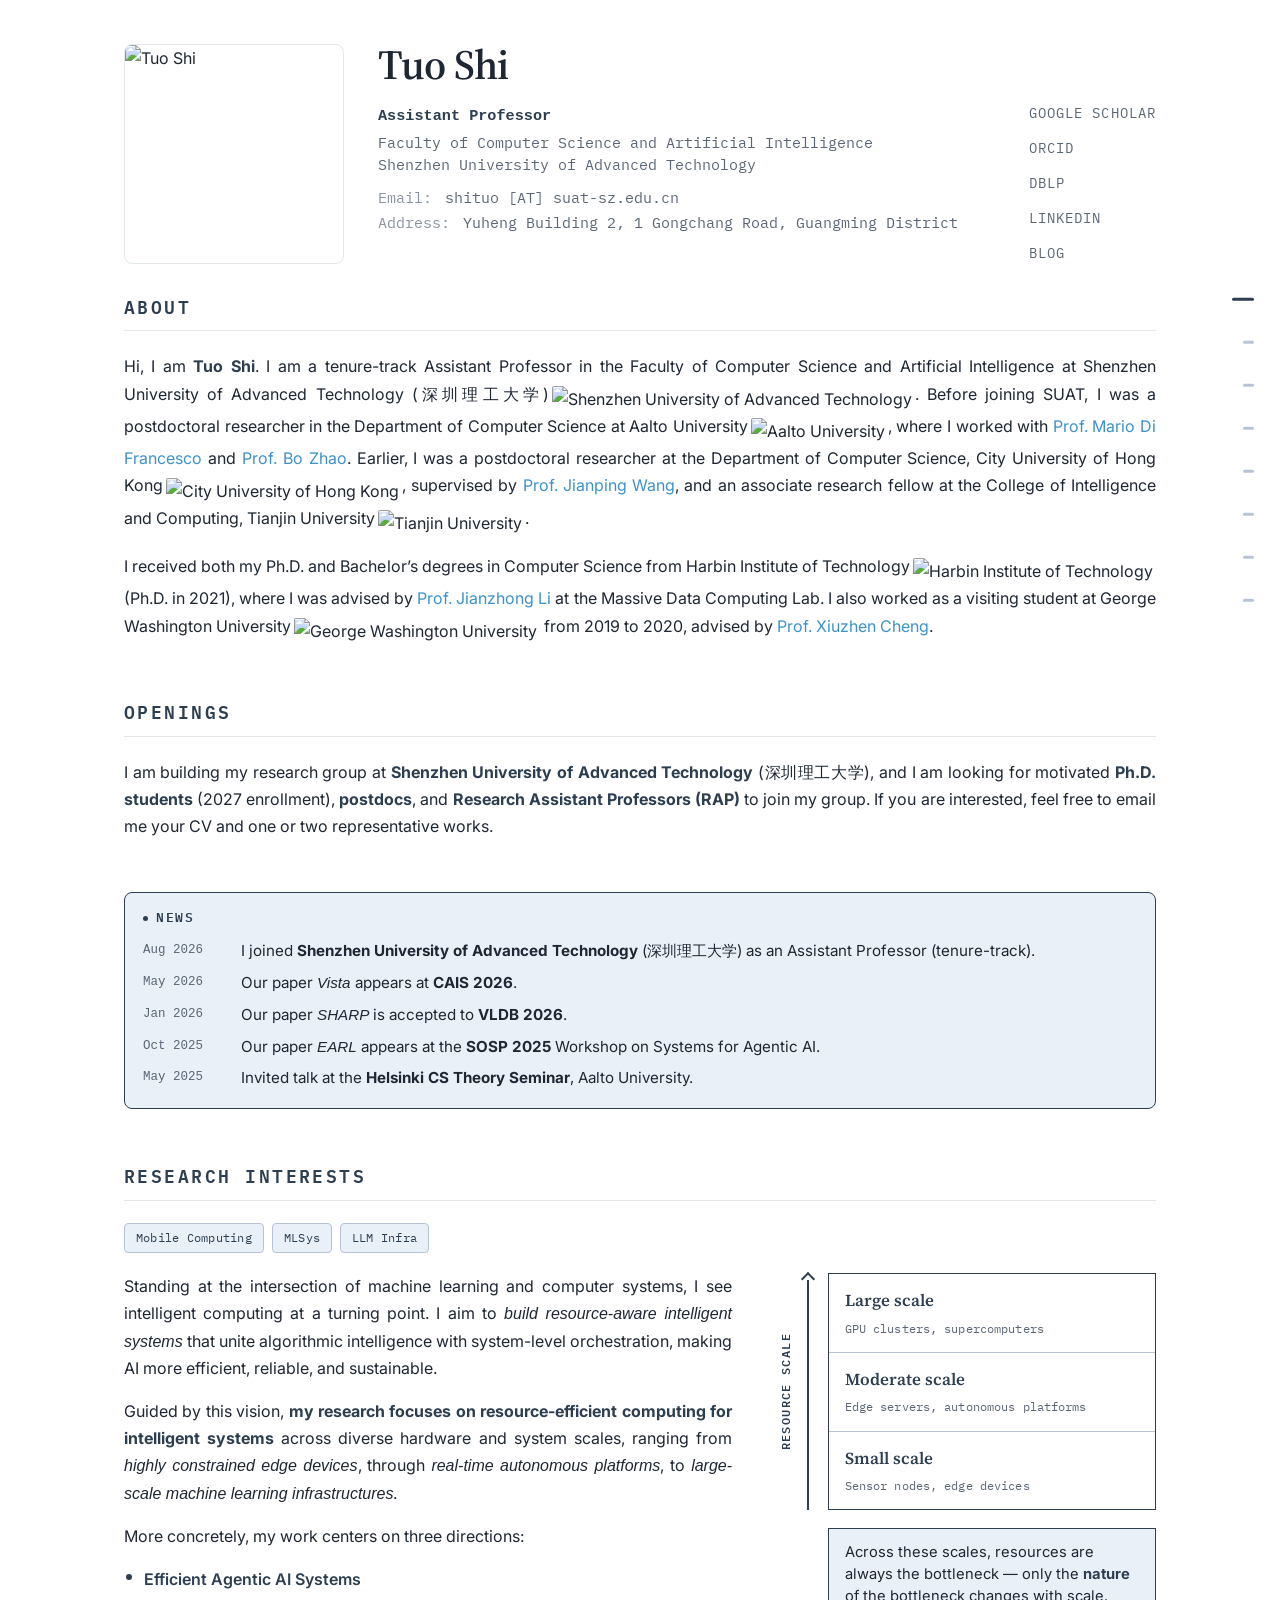
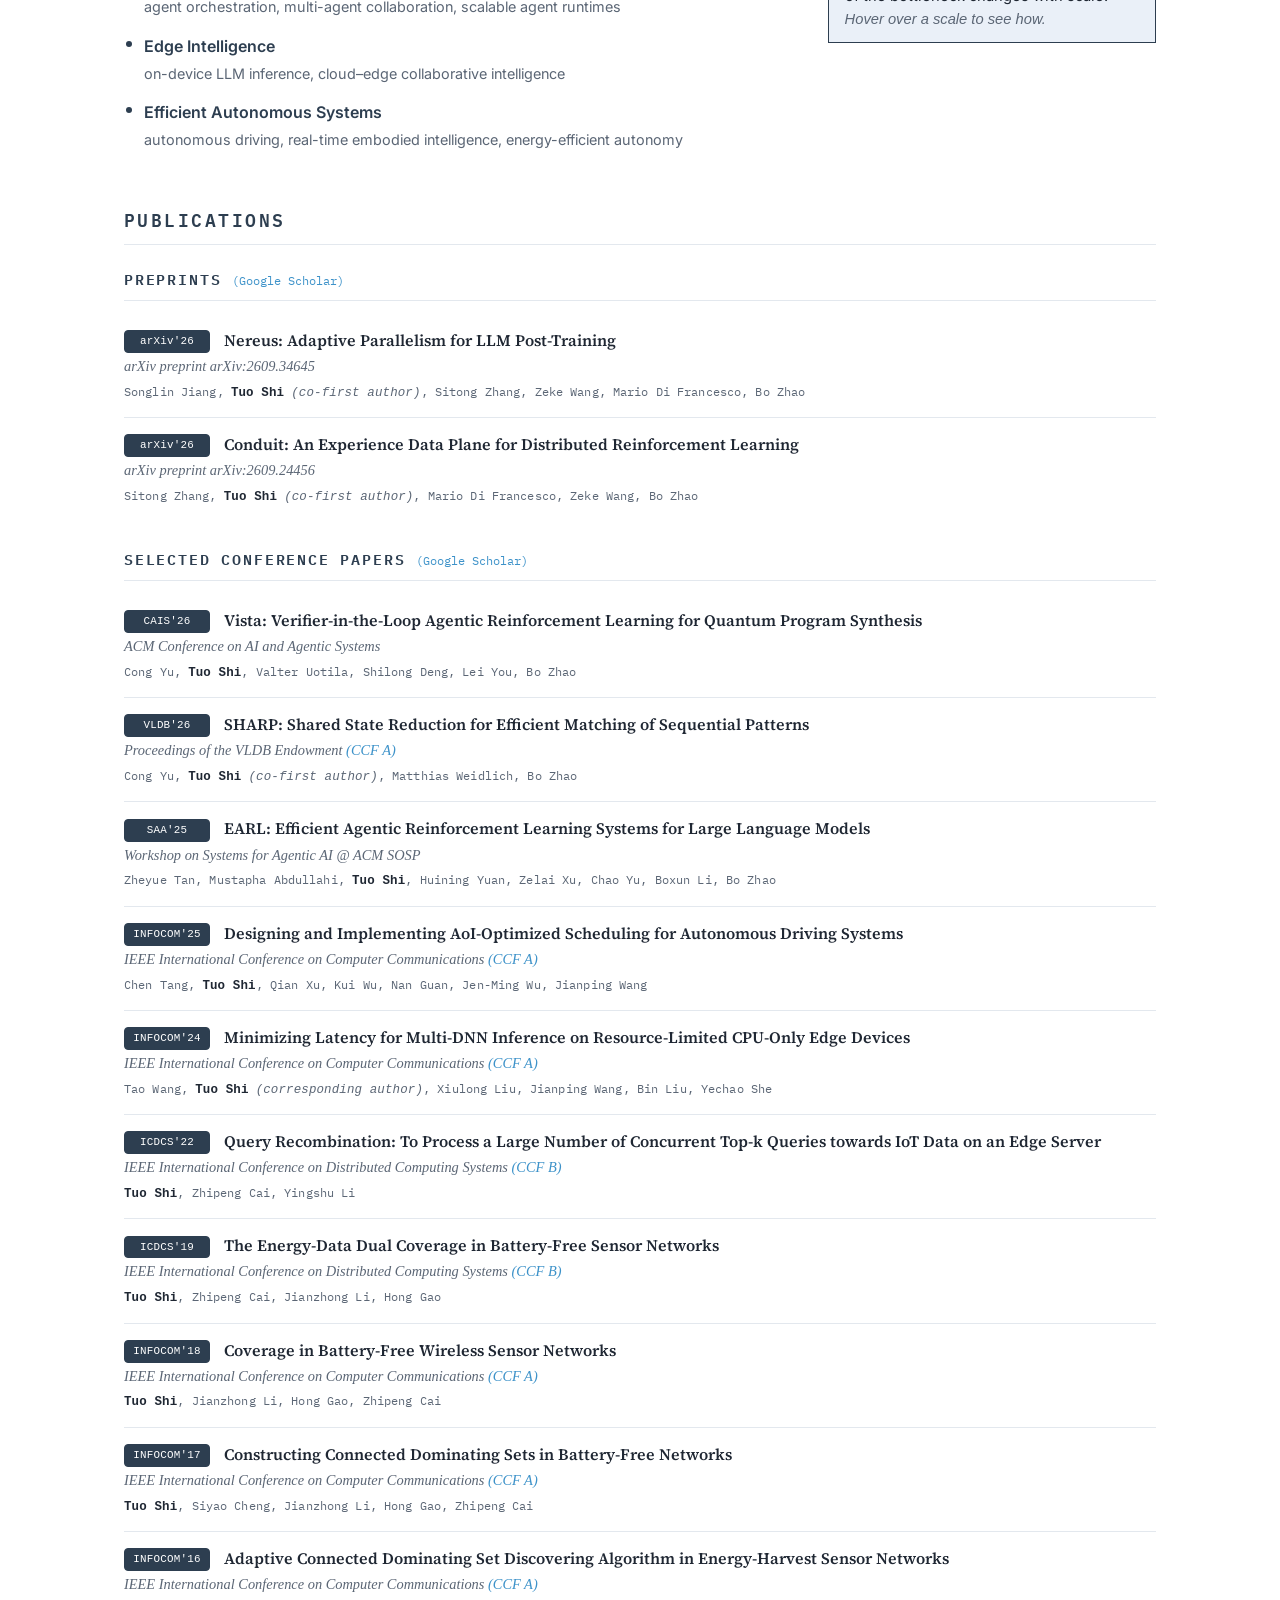
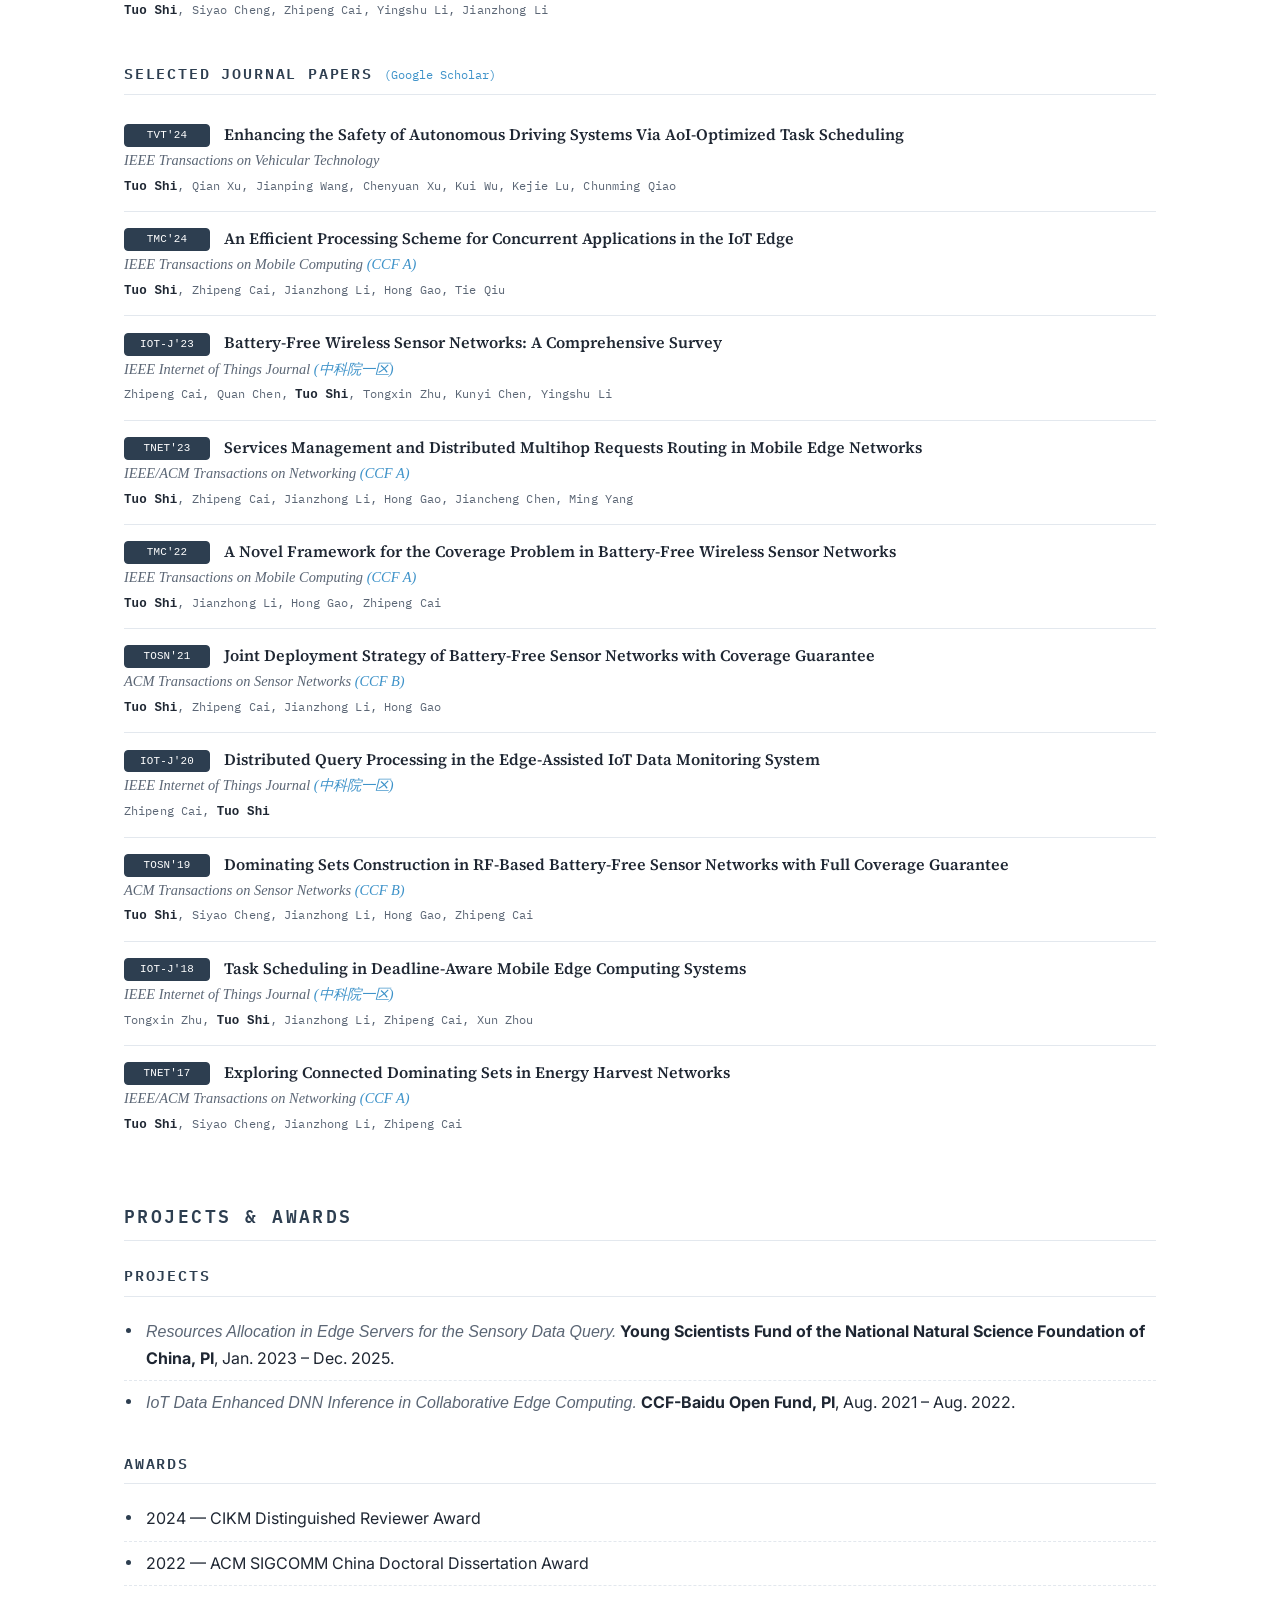
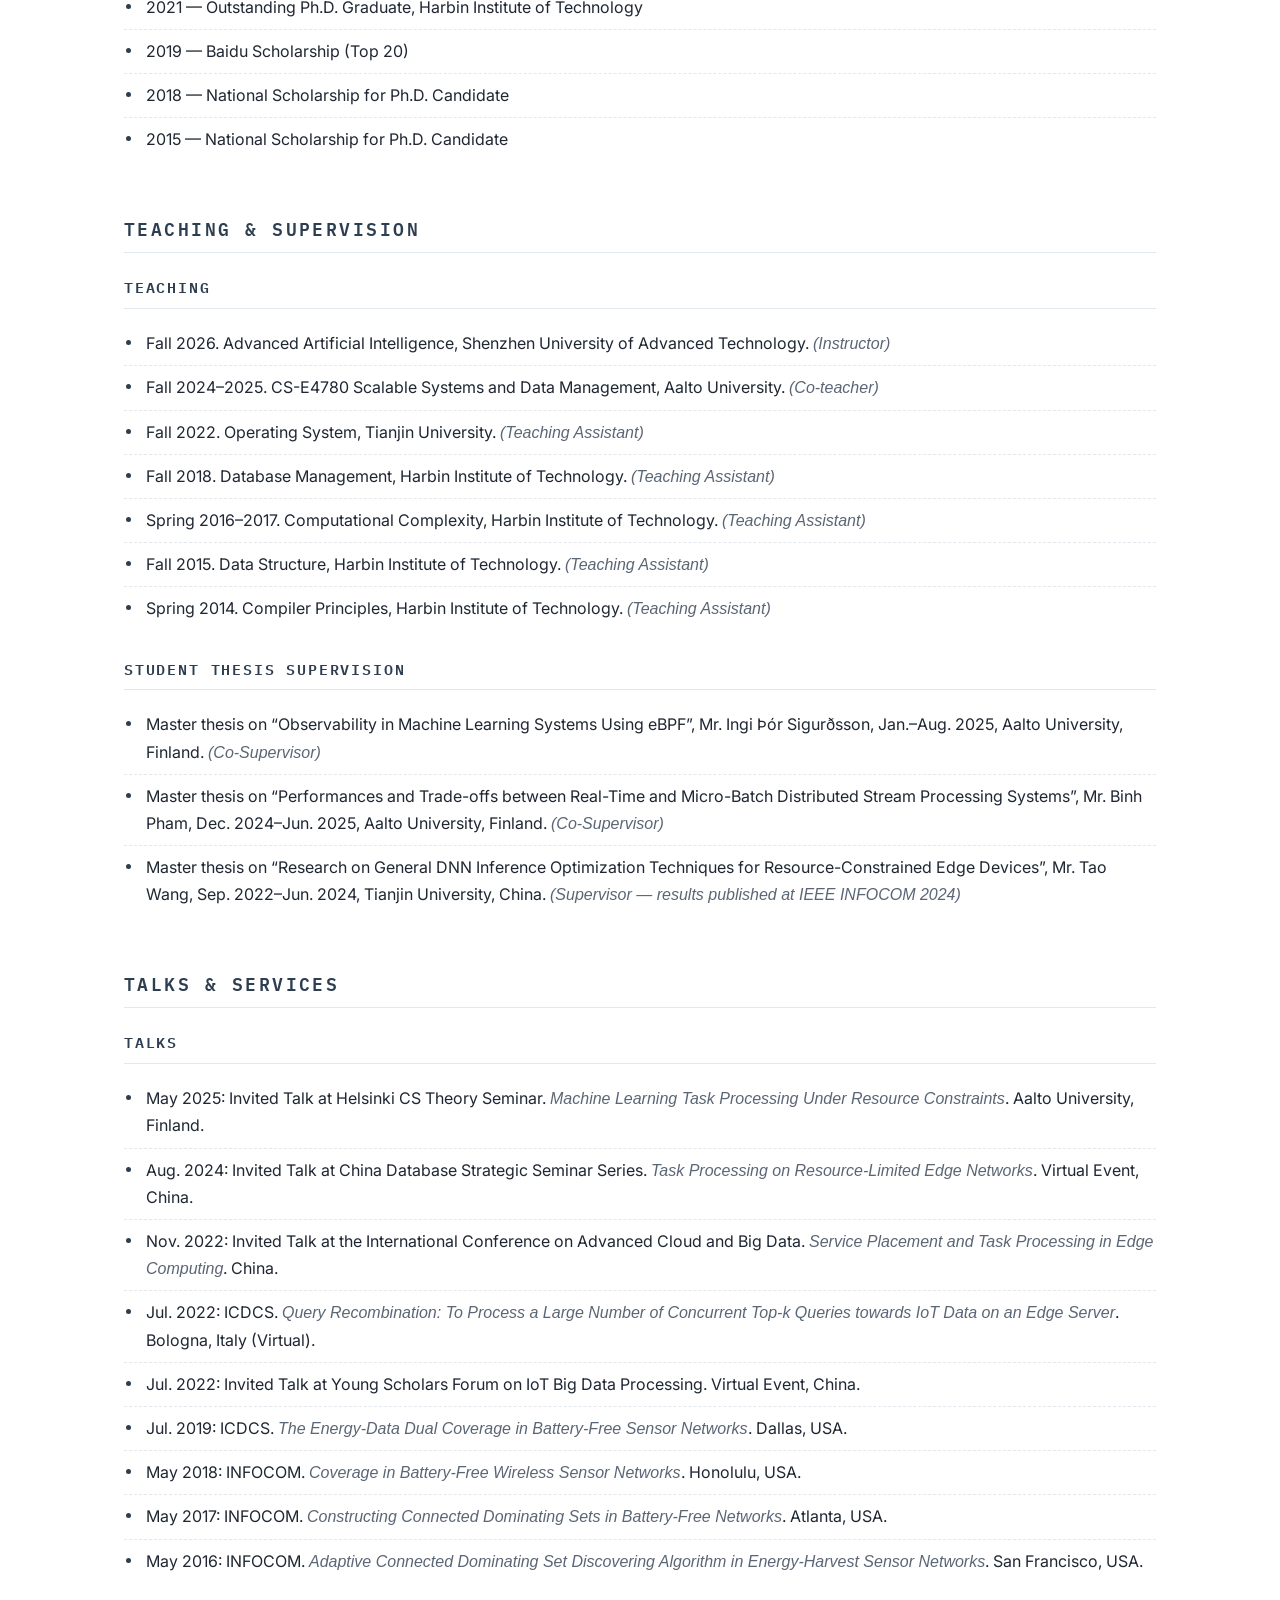
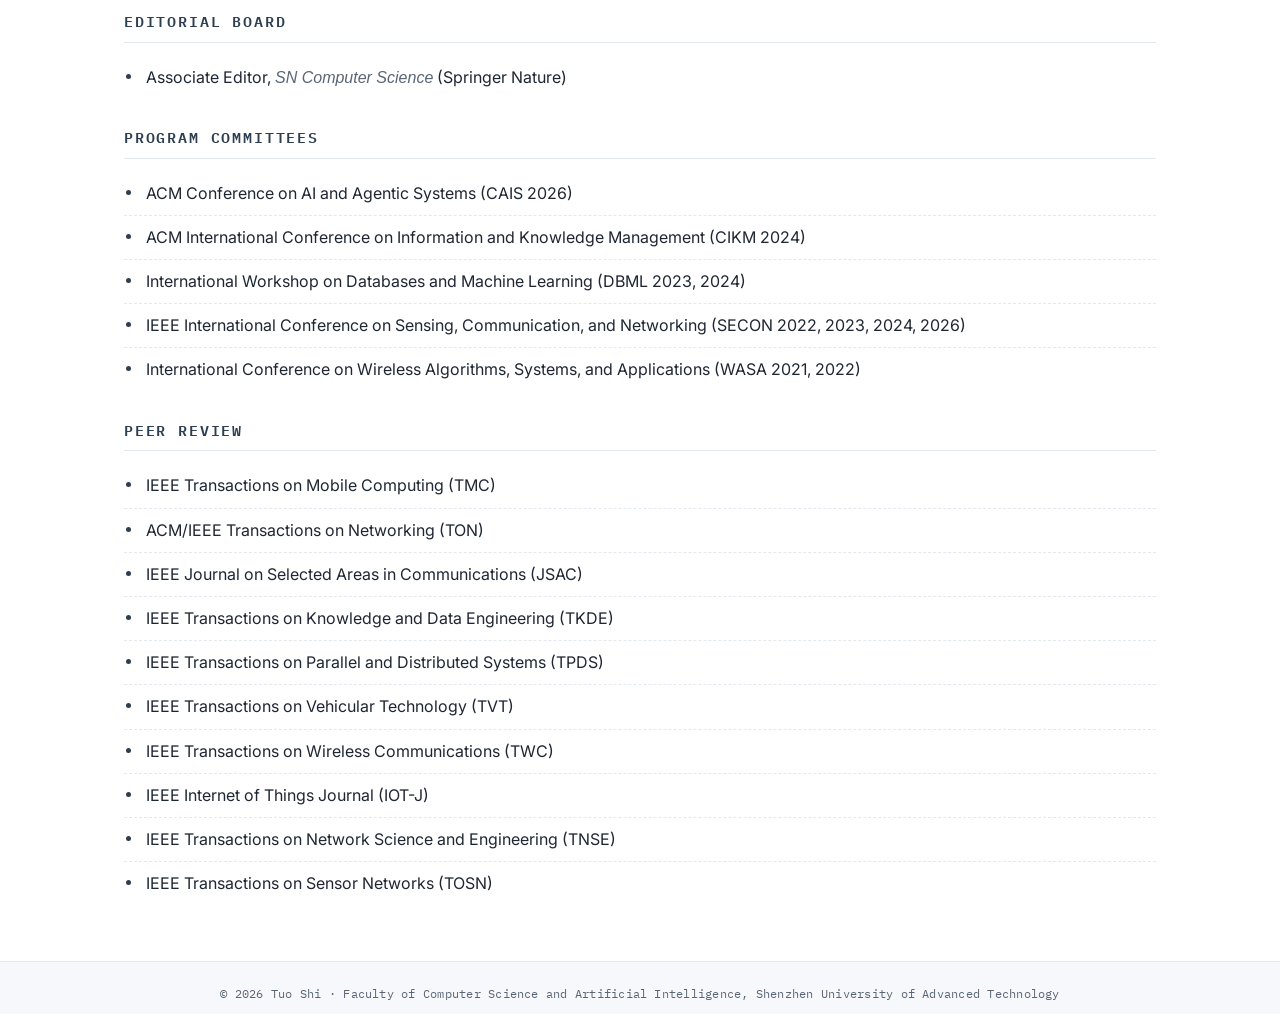
==== commit 227862de: "Add Preprints section: Nereus and Conduit (co-first author) Co-Authored-By: Claude Opus 5.5 (1M cont" ====
--- a/index.html
+++ b/index.html
@@ -171,6 +171,22 @@
     <!-- ===================== PUBLICATIONS ===================== -->
     <section class="section module" id="publications">
         <h2 class="section-title">Publications</h2>
+        <h3>Preprints
+            <a class="muted-link" href="https://scholar.google.com/citations?user=KIZjoPEAAAAJ&hl=en" target="_blank" rel="noopener">(Google Scholar)</a>
+        </h3>
+        <ul class="pub-list">
+            <li><span class="conference-tag">arXiv'26</span>
+                <a href="https://arxiv.org/abs/2609.34645" target="_blank" rel="noopener">Nereus: Adaptive Parallelism for LLM Post-Training</a><br>
+                <span class="venue">arXiv preprint arXiv:2609.34645</span><br>
+                <span class="authors">Songlin Jiang, <b>Tuo Shi</b> <i>(co-first author)</i>, Sitong Zhang, Zeke Wang, Mario Di Francesco, Bo Zhao</span>
+            </li>
+            <li><span class="conference-tag">arXiv'26</span>
+                <a href="https://arxiv.org/abs/2609.24456" target="_blank" rel="noopener">Conduit: An Experience Data Plane for Distributed Reinforcement Learning</a><br>
+                <span class="venue">arXiv preprint arXiv:2609.24456</span><br>
+                <span class="authors">Sitong Zhang, <b>Tuo Shi</b> <i>(co-first author)</i>, Mario Di Francesco, Zeke Wang, Bo Zhao</span>
+            </li>
+        </ul>
+
         <h3>Selected Conference Papers
             <a class="muted-link" href="https://scholar.google.com/citations?user=KIZjoPEAAAAJ&hl=en" target="_blank" rel="noopener">(Google Scholar)</a>
         </h3>
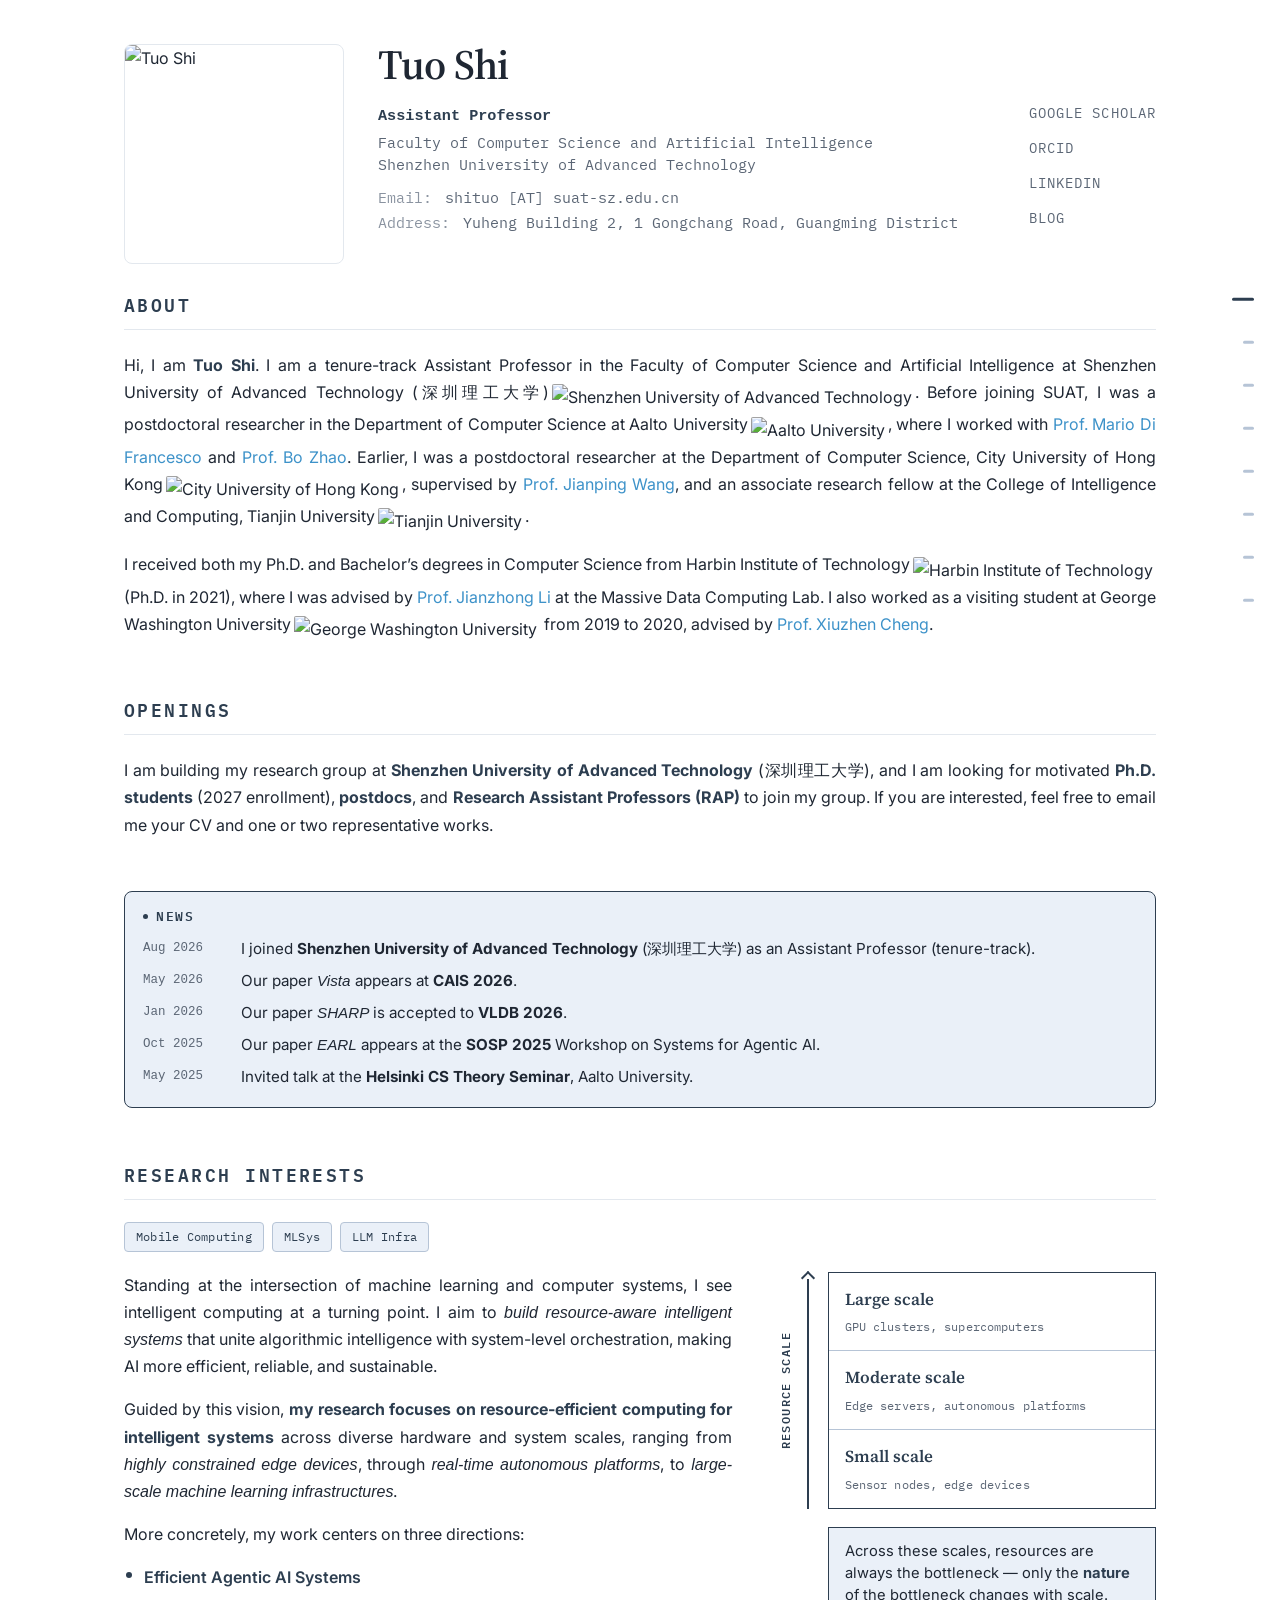
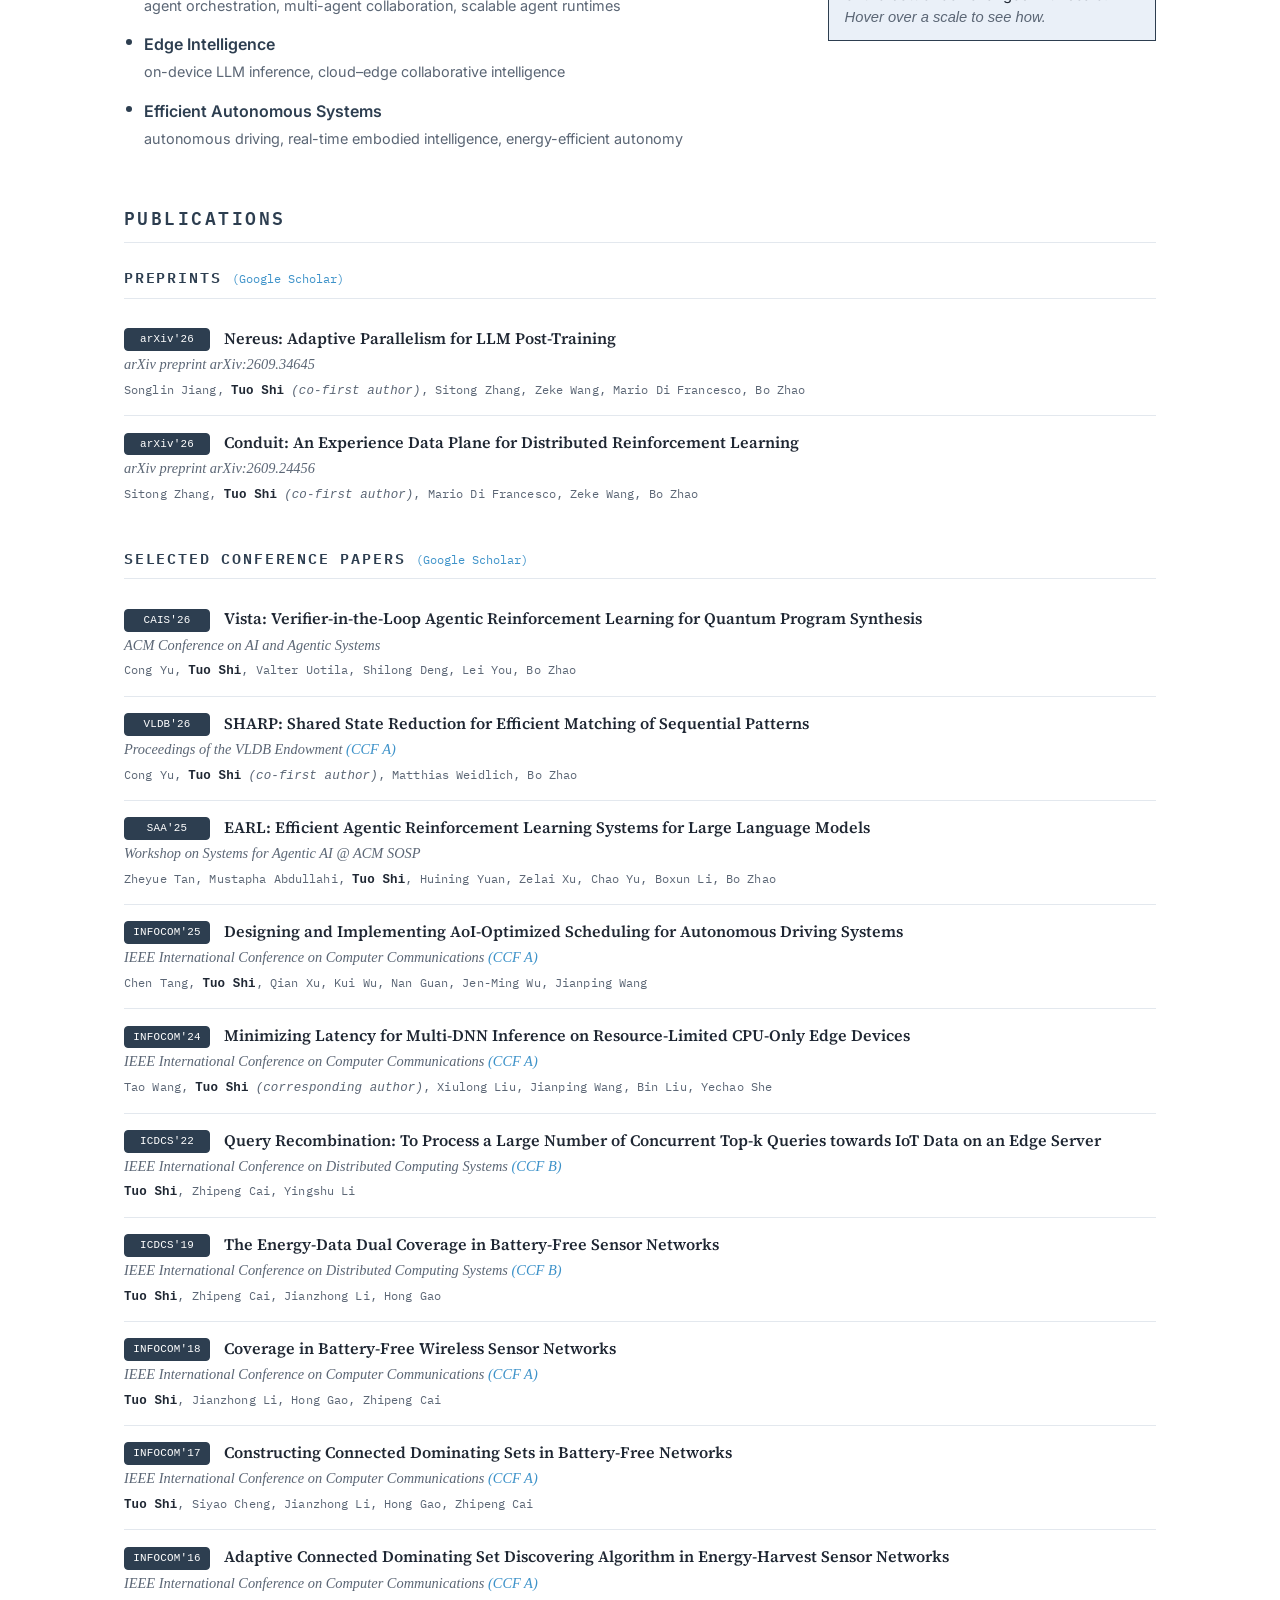
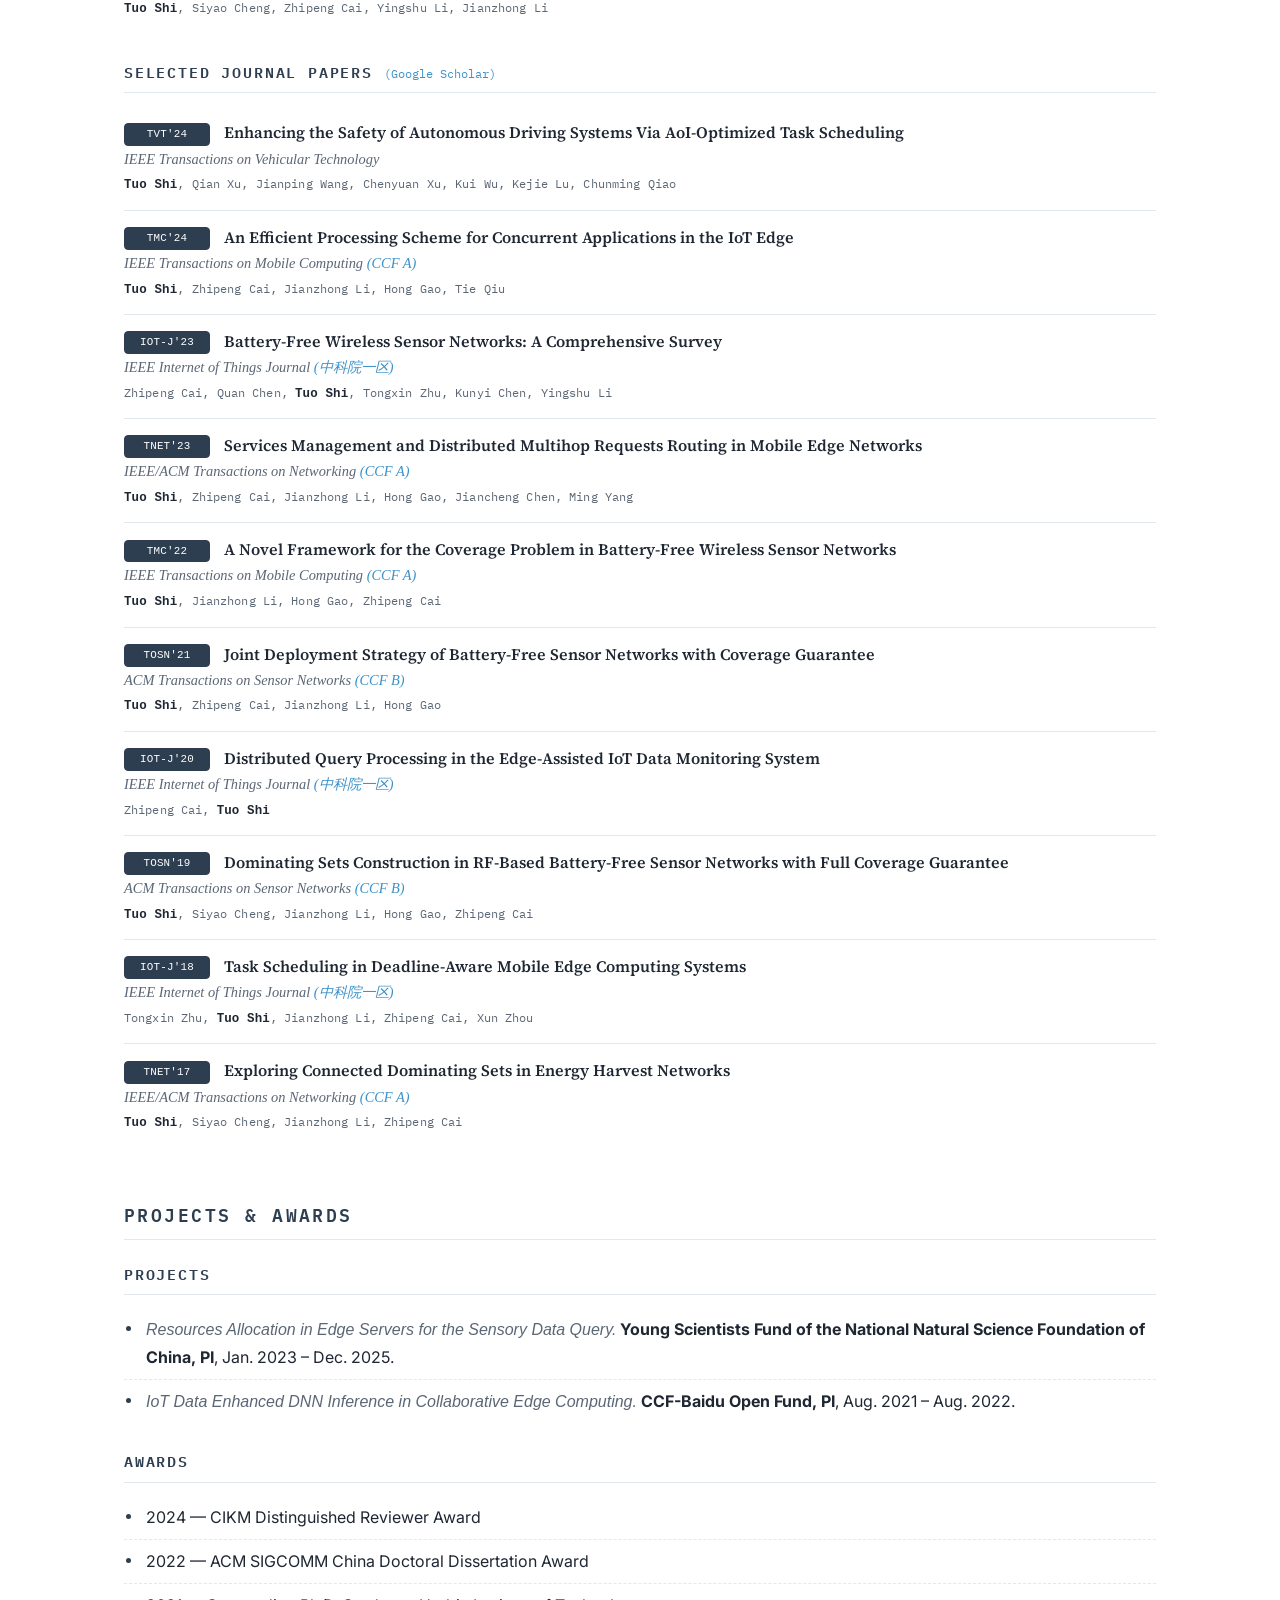
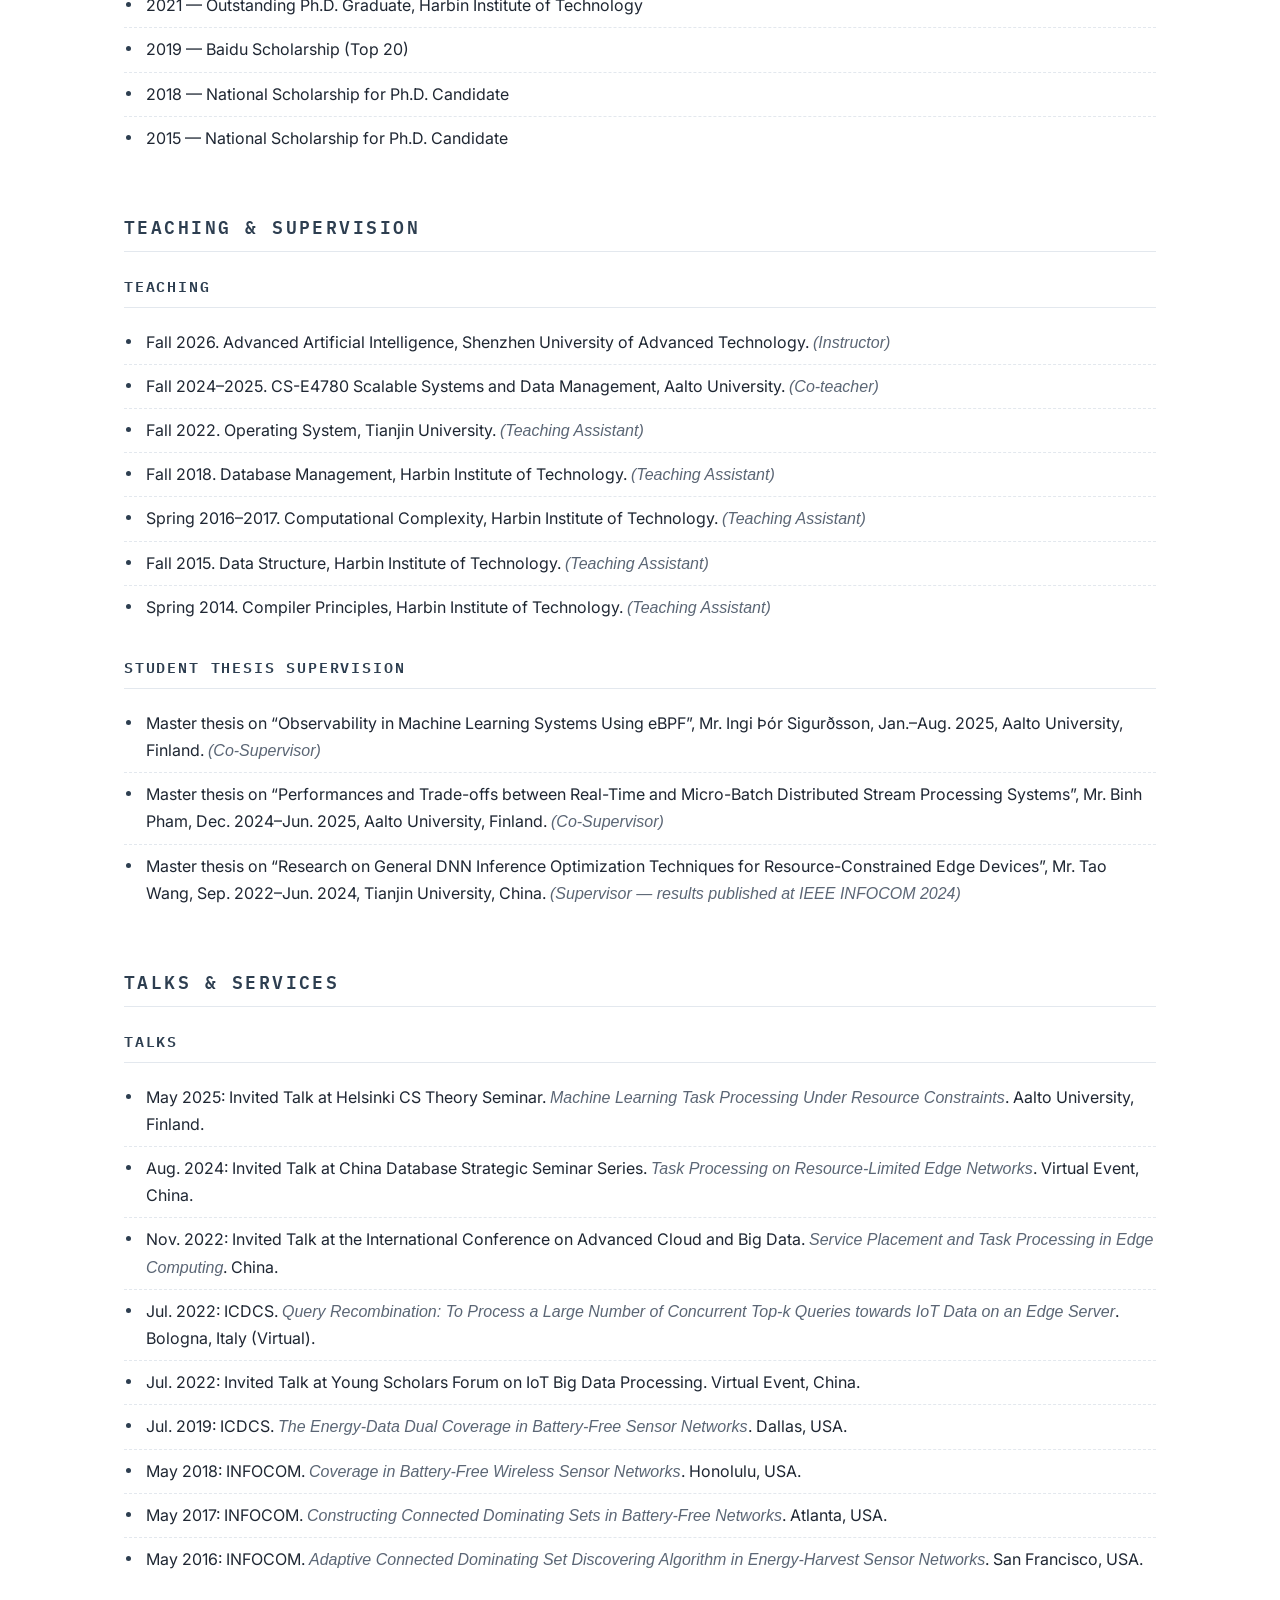
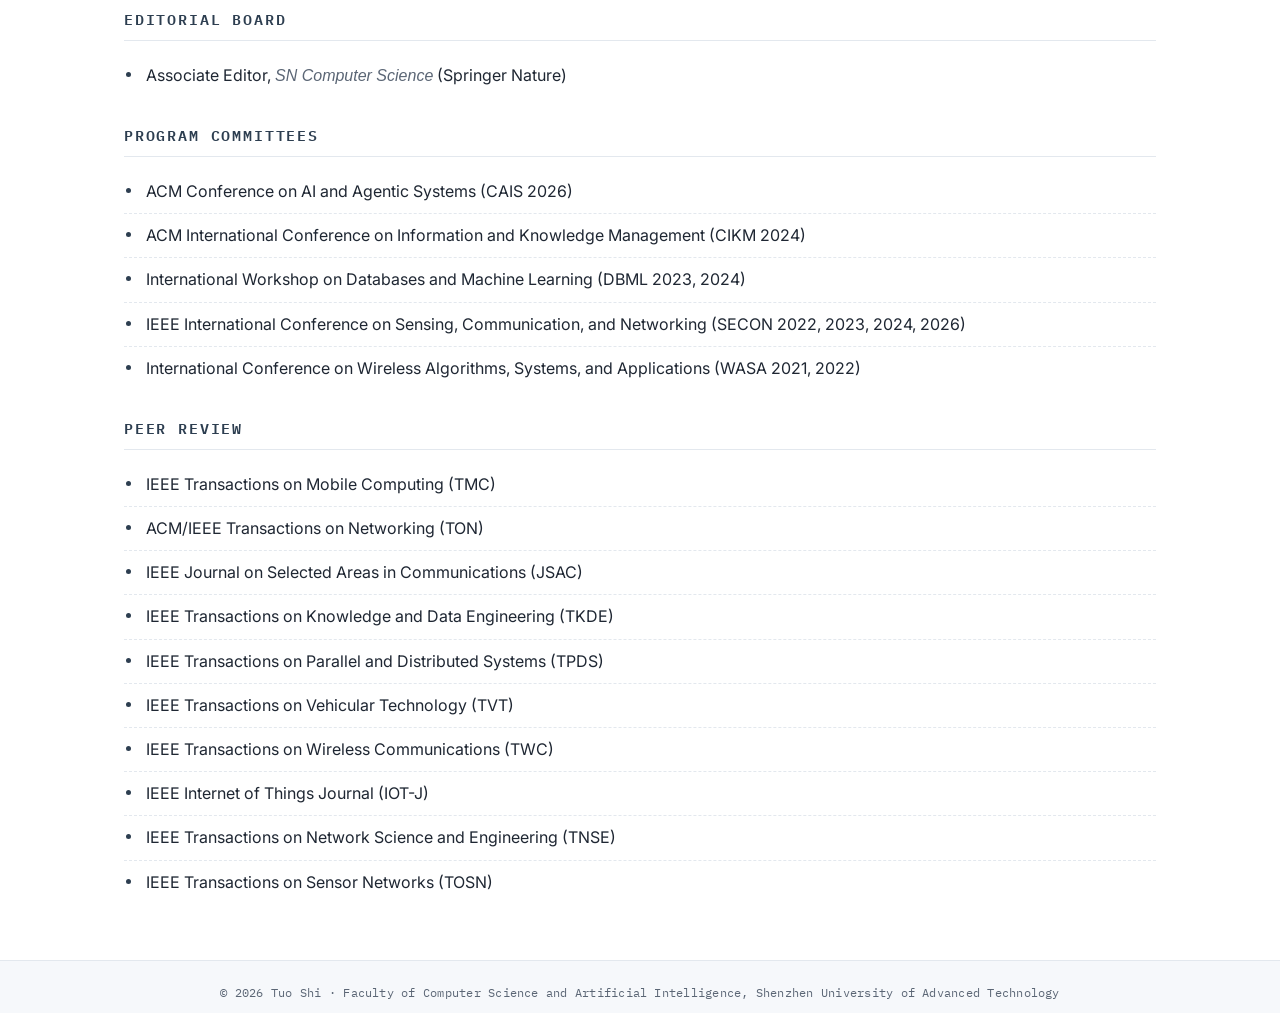
==== commit f37f0e4b: "Remove DBLP link from homepage Co-Authored-By: Claude Opus 5.5 (1M context) <noreply@anthropic.com>" ====
--- a/index.html
+++ b/index.html
@@ -31,8 +31,6 @@
             <nav class="hero-links">
                 <a href="https://scholar.google.com/citations?user=KIZjoPEAAAAJ&hl=en" target="_blank" rel="noopener"><img class="li-ico" src="img/icons/googlescholar.svg" alt="">Google Scholar</a>
                 <a href="https://orcid.org/0000-0003-3685-2099" target="_blank" rel="noopener"><img class="li-ico" src="img/icons/orcid.svg" alt="">ORCID</a>
-                <!-- TODO: replace with your exact DBLP profile URL -->
-                <a href="https://dblp.org/search?q=Tuo+Shi" target="_blank" rel="noopener"><img class="li-ico" src="img/icons/dblp.svg" alt="">DBLP</a>
                 <a href="https://www.linkedin.com/in/tuo-shi-592245181" target="_blank" rel="noopener"><img class="li-ico" src="img/icons/linkedin.svg" alt="">LinkedIn</a>
                 <a href="blog-en.html"><img class="li-ico" src="img/icons/blog.svg" alt="">Blog</a>
             </nav>
--- a/style.css
+++ b/style.css
@@ -784,6 +784,166 @@
     margin: 0 0.15em;
 }
 
+/* ---------- photo posts (travel) ---------- */
+.trip-toc {
+    display: flex;
+    flex-wrap: wrap;
+    row-gap: 4px;
+    font-family: var(--font-mono);
+    font-size: 0.74rem;
+    letter-spacing: 0.04em;
+    text-transform: uppercase;
+    margin: 0 0 8px;
+}
+.trip-toc a { color: var(--muted-2); }
+.article-body .trip-toc a:hover { color: var(--accent); text-decoration: none; }
+.trip-country {
+    margin-top: 40px;
+    padding-top: 30px;
+    border-top: 1px solid var(--line);
+    scroll-margin-top: 24px;
+}
+.article-body .trip-kicker {
+    font-family: var(--font-mono);
+    font-size: 0.7rem;
+    letter-spacing: 0.08em;
+    text-transform: uppercase;
+    color: var(--muted-2);
+    margin: 0 0 2px;
+}
+.article-body .trip-country h2 {
+    font-size: 1.75rem;
+    margin: 0 0 18px;
+}
+.trip-city {
+    font-family: var(--font-serif);
+    font-size: 1.2rem;
+    font-weight: 600;
+    color: var(--ink);
+    margin: 0 0 12px;
+}
+.photo-grid {
+    display: grid;
+    gap: 14px;
+    margin: 6px 0 34px;
+}
+.photo-grid.cols-1 { grid-template-columns: 1fr; }
+.photo-grid.cols-2 { grid-template-columns: repeat(2, 1fr); }
+.photo-grid.cols-3 { grid-template-columns: repeat(3, 1fr); }
+.photo-grid + .photo-grid { margin-top: -20px; }
+.photo { margin: 0; }
+.photo-grid.landscape .photo img { aspect-ratio: 16 / 9; }
+.photo-grid.r34 .photo img { aspect-ratio: 3 / 4; }
+.photo-grid.r43 .photo img { aspect-ratio: 4 / 3; }
+/* one tall photo beside two stacked wide ones; .flip puts the tall one on the right */
+.photo-mosaic {
+    display: grid;
+    grid-template-columns: 2fr 3fr;
+    gap: 14px;
+    margin: 6px 0 34px;
+}
+.photo-mosaic + .photo-mosaic { margin-top: -20px; }
+.photo-mosaic.flip { grid-template-columns: 3fr 2fr; }
+.photo-mosaic .tall {
+    grid-column: 1;
+    grid-row: 1 / span 2;
+    display: grid;
+    grid-template-rows: minmax(0, 1fr) auto;
+}
+.photo-mosaic.flip .tall { grid-column: 2; }
+.photo-mosaic .tall img { aspect-ratio: auto; height: 100%; contain: size; }
+.photo-mosaic .wide img { aspect-ratio: 16 / 9; }
+/* a city with a single photo: text beside a narrow portrait */
+.city-row {
+    display: grid;
+    grid-template-columns: 1fr 230px;
+    gap: 28px;
+    align-items: start;
+    margin: 0 0 34px;
+}
+.city-text p { margin-bottom: 0; }
+.photo img {
+    display: block;
+    width: 100%;
+    aspect-ratio: 3 / 5;
+    object-fit: cover;
+    border-radius: var(--radius);
+    background: var(--bg-soft);
+    cursor: zoom-in;
+    transition: transform 0.25s ease, box-shadow 0.25s ease;
+}
+.photo img:hover {
+    transform: translateY(-2px);
+    box-shadow: 0 8px 22px rgba(31, 39, 51, 0.14);
+}
+.photo figcaption {
+    font-family: var(--font-mono);
+    font-size: 0.7rem;
+    letter-spacing: 0.03em;
+    line-height: 1.5;
+    color: var(--muted-2);
+    margin-top: 8px;
+}
+@media (max-width: 600px) {
+    .photo-grid { gap: 8px; }
+    .photo-grid + .photo-grid,
+    .photo-mosaic + .photo-mosaic { margin-top: -26px; }
+    .photo-mosaic { gap: 8px; }
+    .city-row { grid-template-columns: 1fr 120px; gap: 16px; }
+    .photo figcaption { font-size: 0.64rem; }
+}
+
+/* full-screen photo viewer */
+.lightbox {
+    width: 100vw;
+    height: 100vh;
+    max-width: none;
+    max-height: none;
+    margin: 0;
+    padding: 0;
+    border: none;
+    background: transparent;
+}
+.lightbox[open] {
+    display: flex;
+    align-items: center;
+    justify-content: center;
+}
+.lightbox::backdrop { background: rgba(15, 20, 28, 0.92); }
+.lb-figure { margin: 0; text-align: center; pointer-events: none; }
+.lb-img {
+    max-width: min(92vw, 900px);
+    max-height: 86vh;
+    border-radius: var(--r-chip);
+    pointer-events: auto;
+}
+.lb-caption {
+    font-family: var(--font-mono);
+    font-size: 0.74rem;
+    letter-spacing: 0.04em;
+    color: #c9d1db;
+    margin-top: 12px;
+}
+.lb-btn {
+    position: fixed;
+    background: none;
+    border: none;
+    color: #e6ebf1;
+    font-size: 2.4rem;
+    line-height: 1;
+    padding: 12px 16px;
+    cursor: pointer;
+    opacity: 0.75;
+}
+.lb-btn:hover { opacity: 1; }
+.lb-close { top: 10px; right: 12px; }
+.lb-prev { left: 8px; top: 50%; transform: translateY(-50%); }
+.lb-next { right: 8px; top: 50%; transform: translateY(-50%); }
+@media (prefers-reduced-motion: reduce) {
+    .photo img { transition: none; }
+    .photo img:hover { transform: none; }
+}
+
 /* Chinese pages: title + headings + body in a clean sans (黑体) */
 html[lang="zh-CN"] .article-title,
 html[lang="zh-CN"] .article-body h2 {
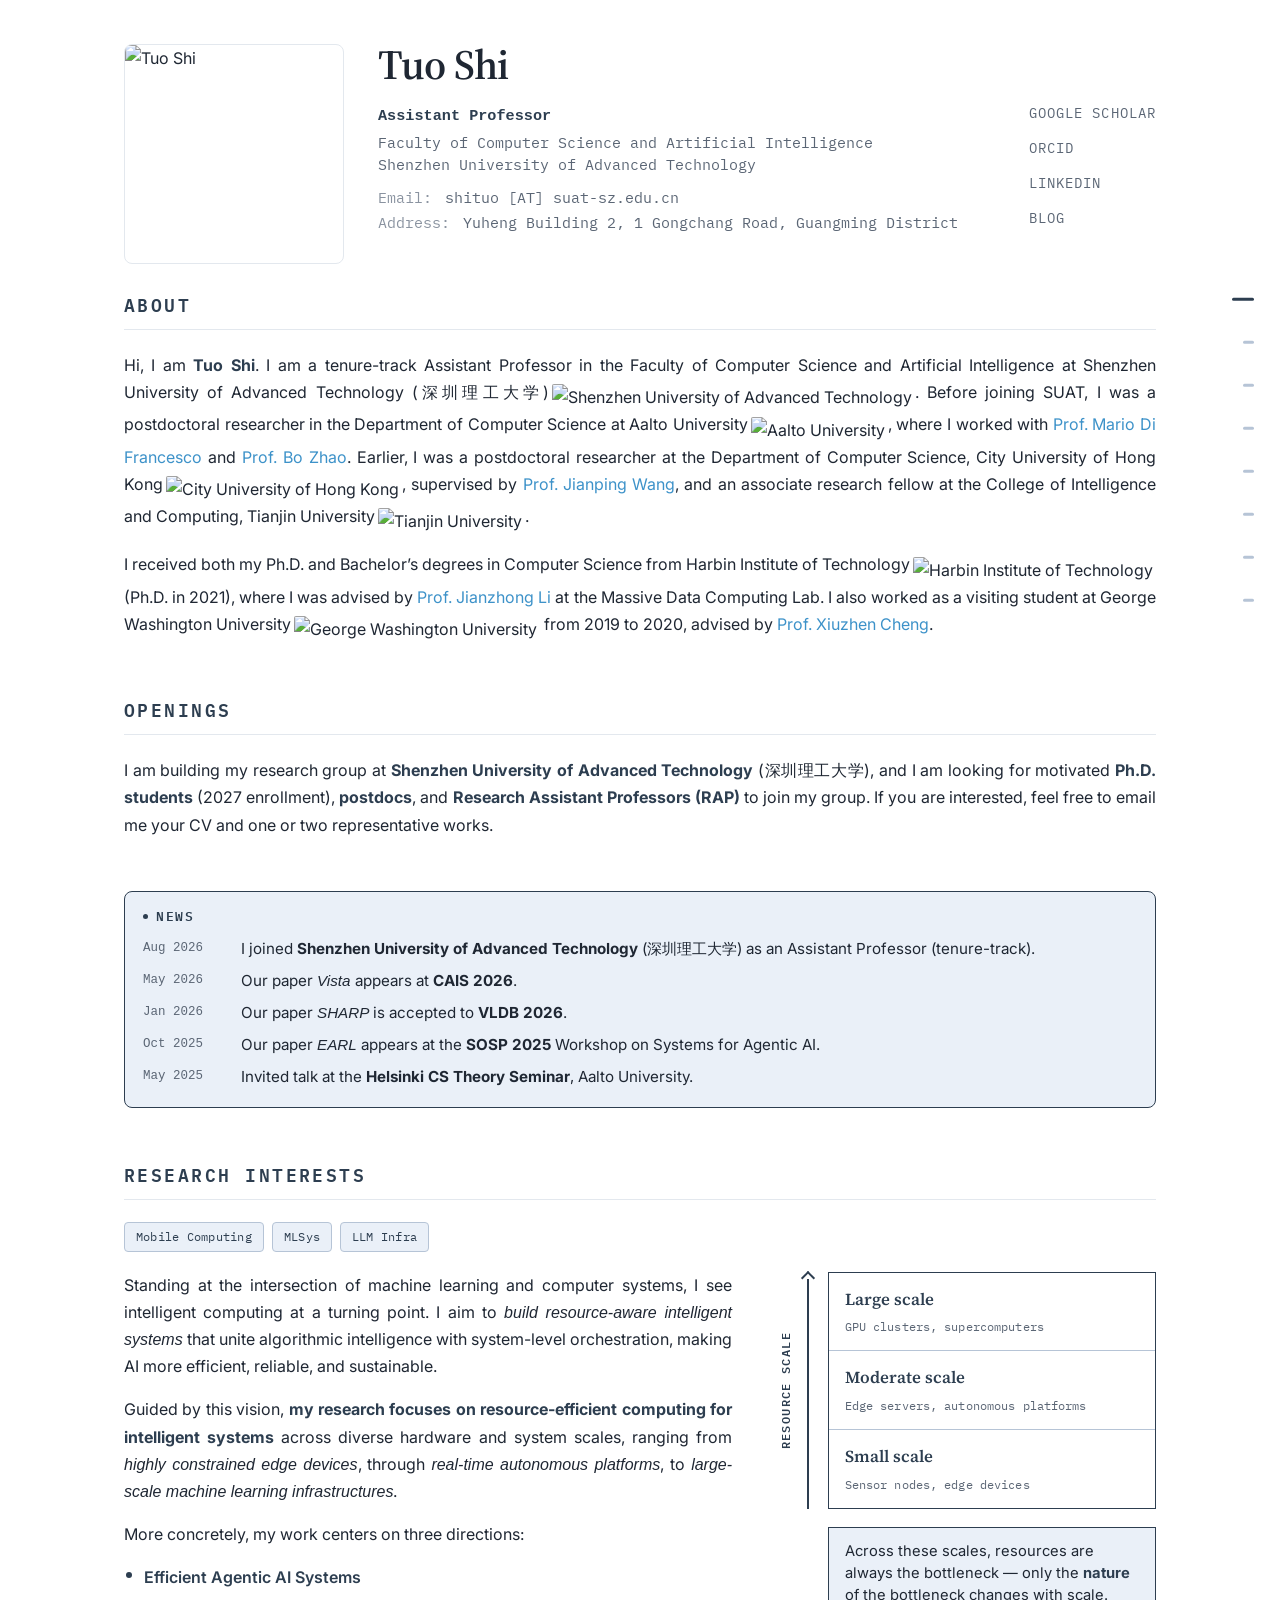
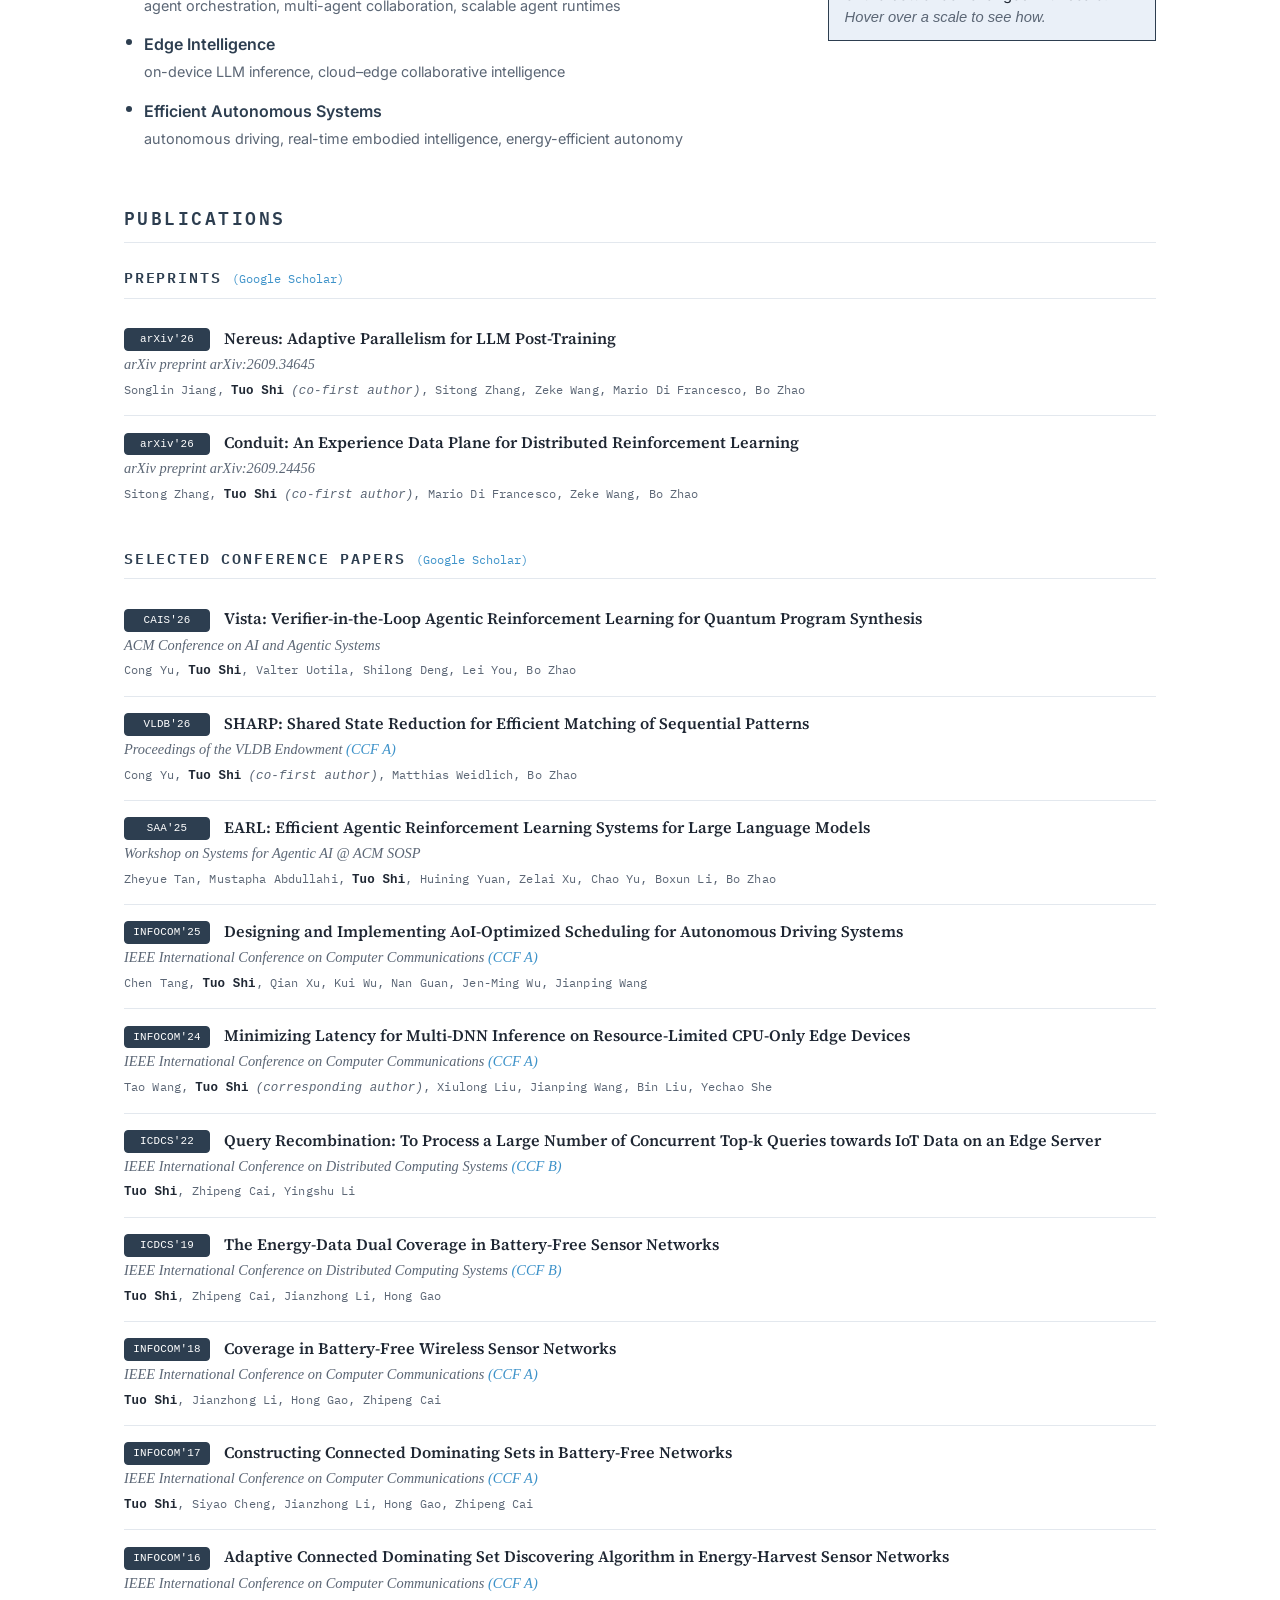
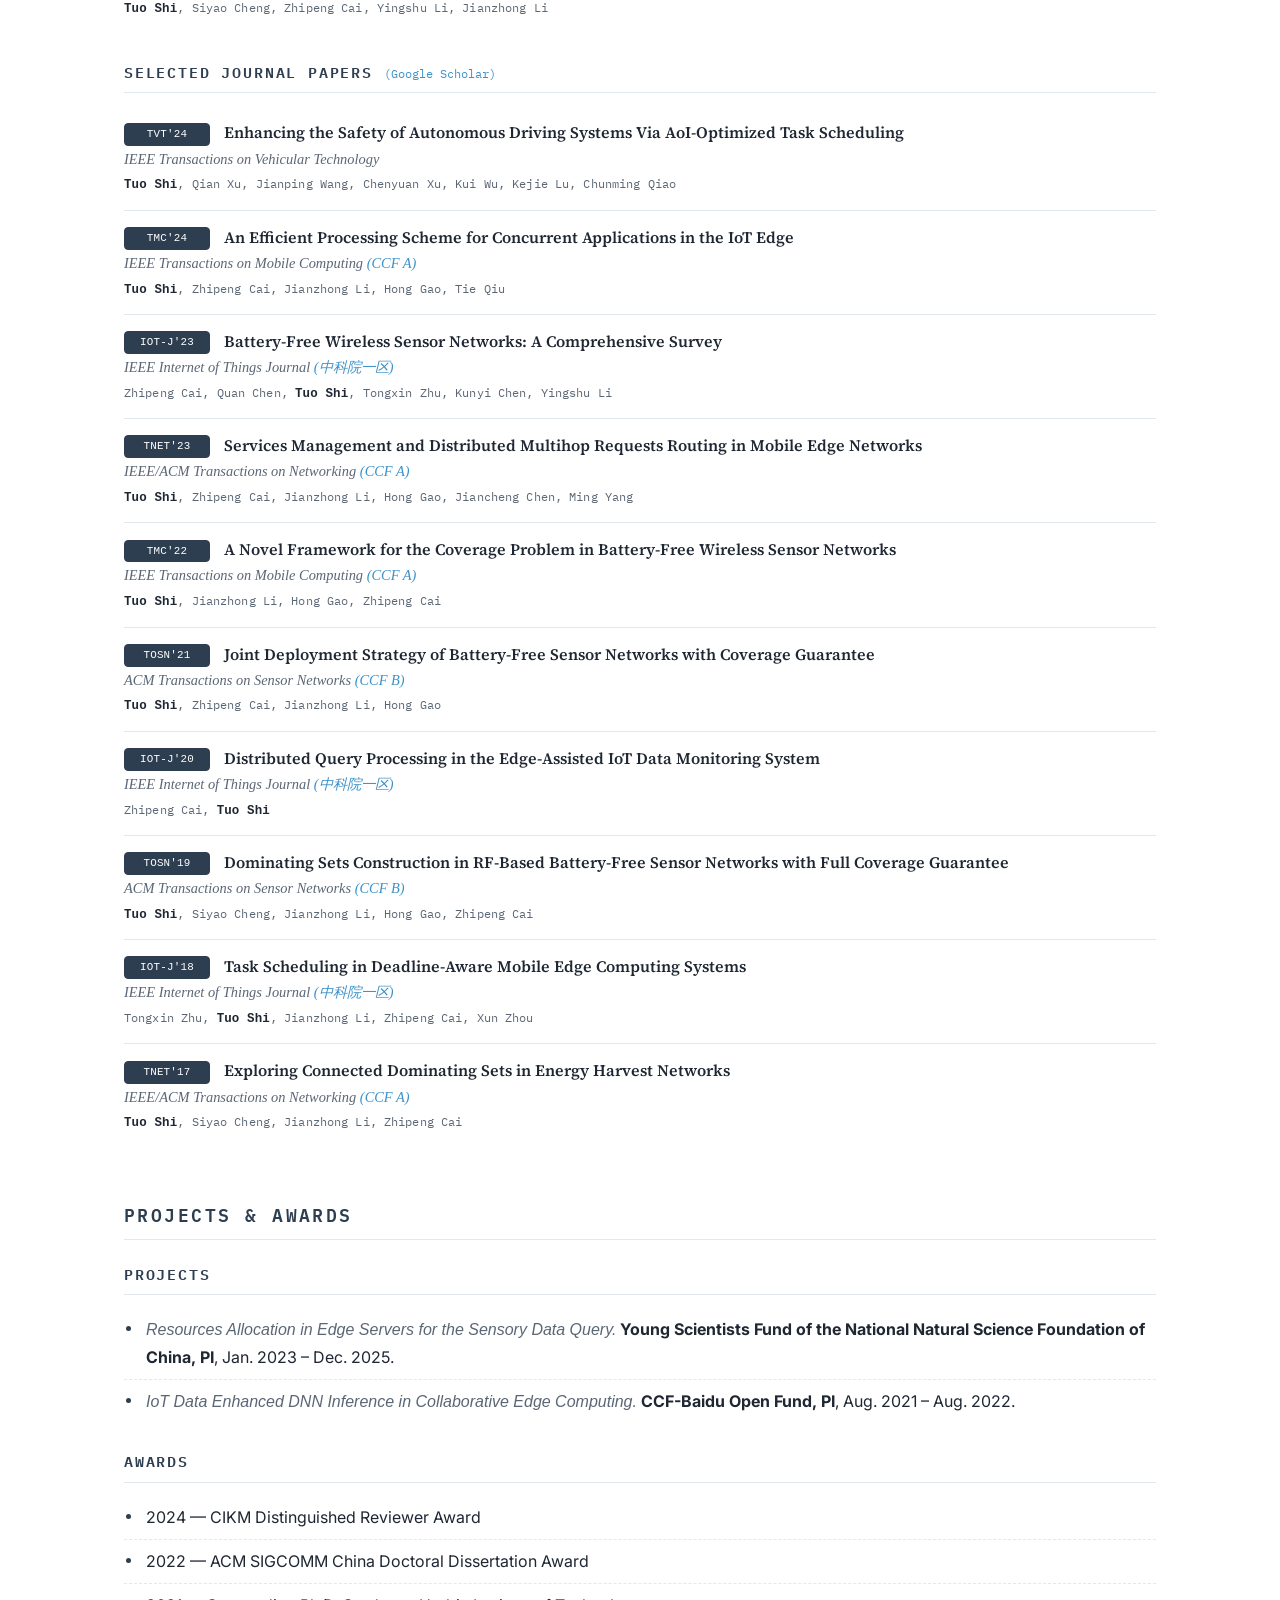
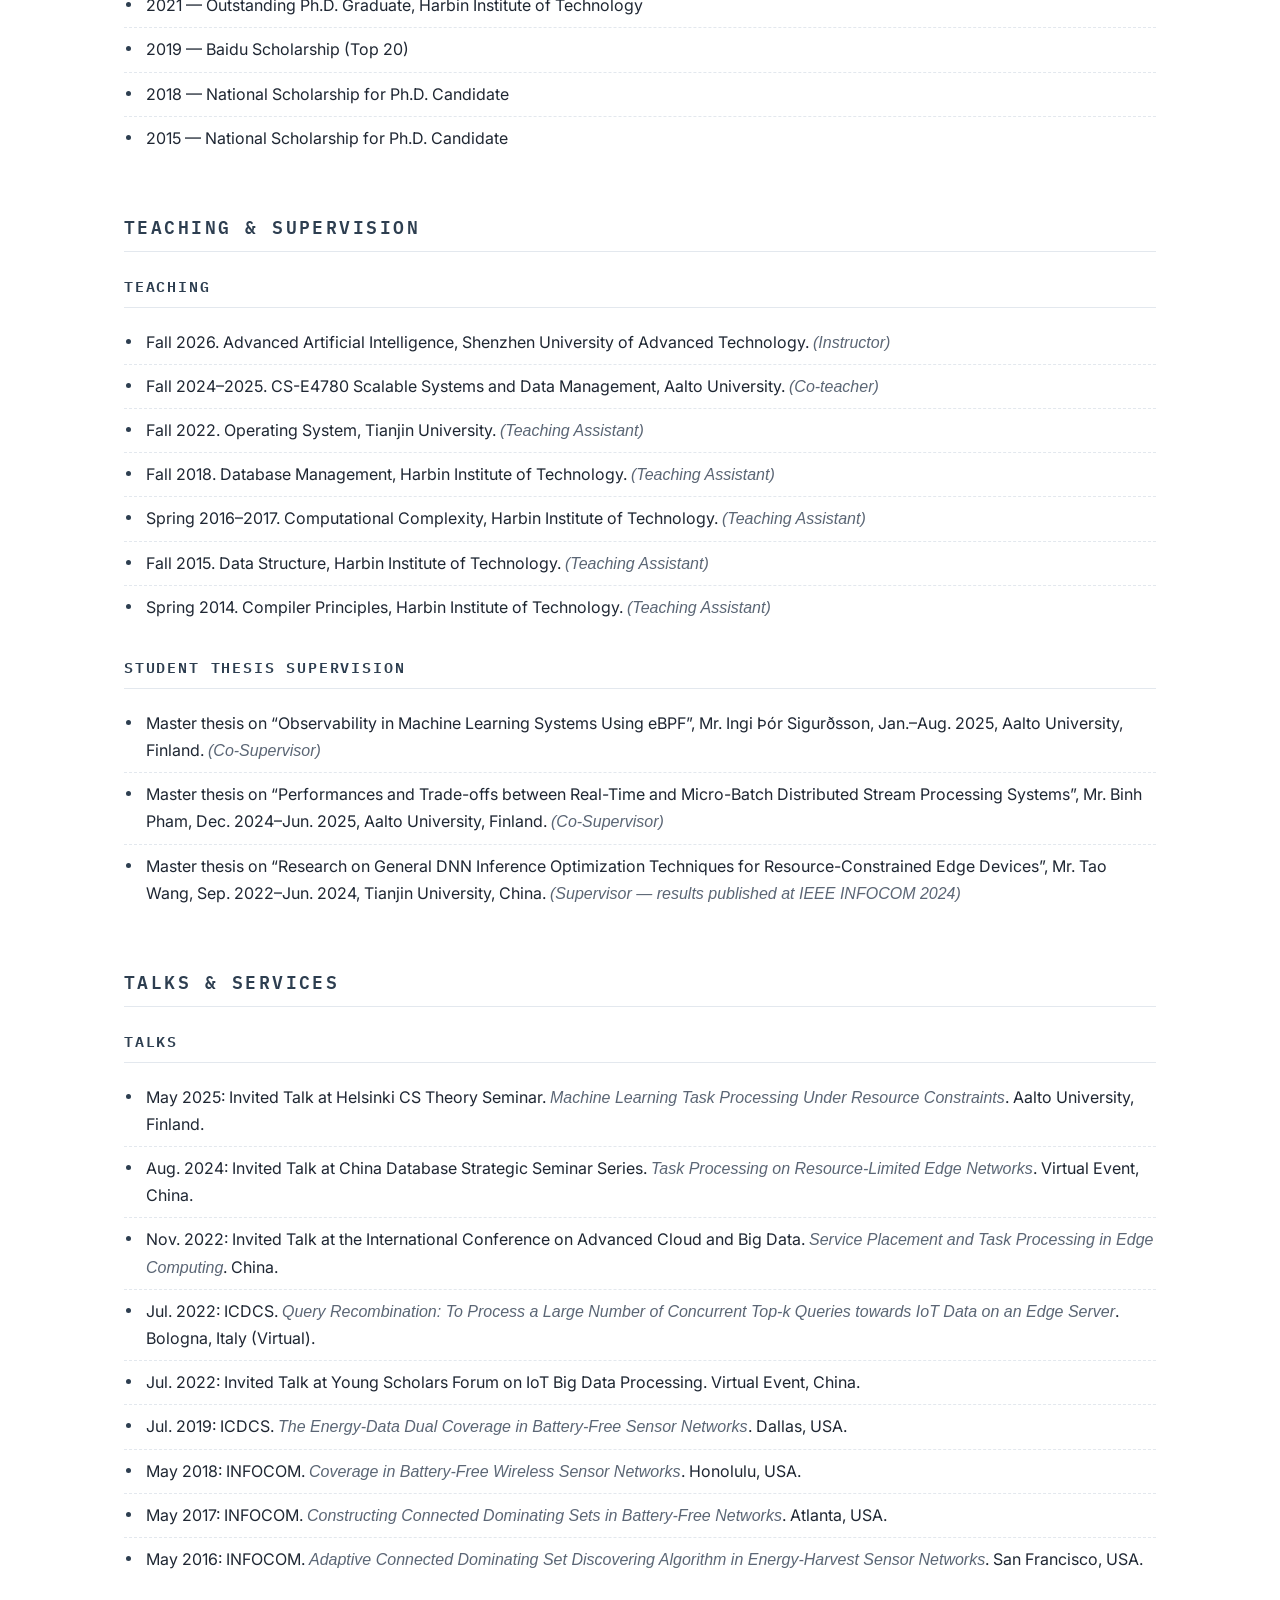
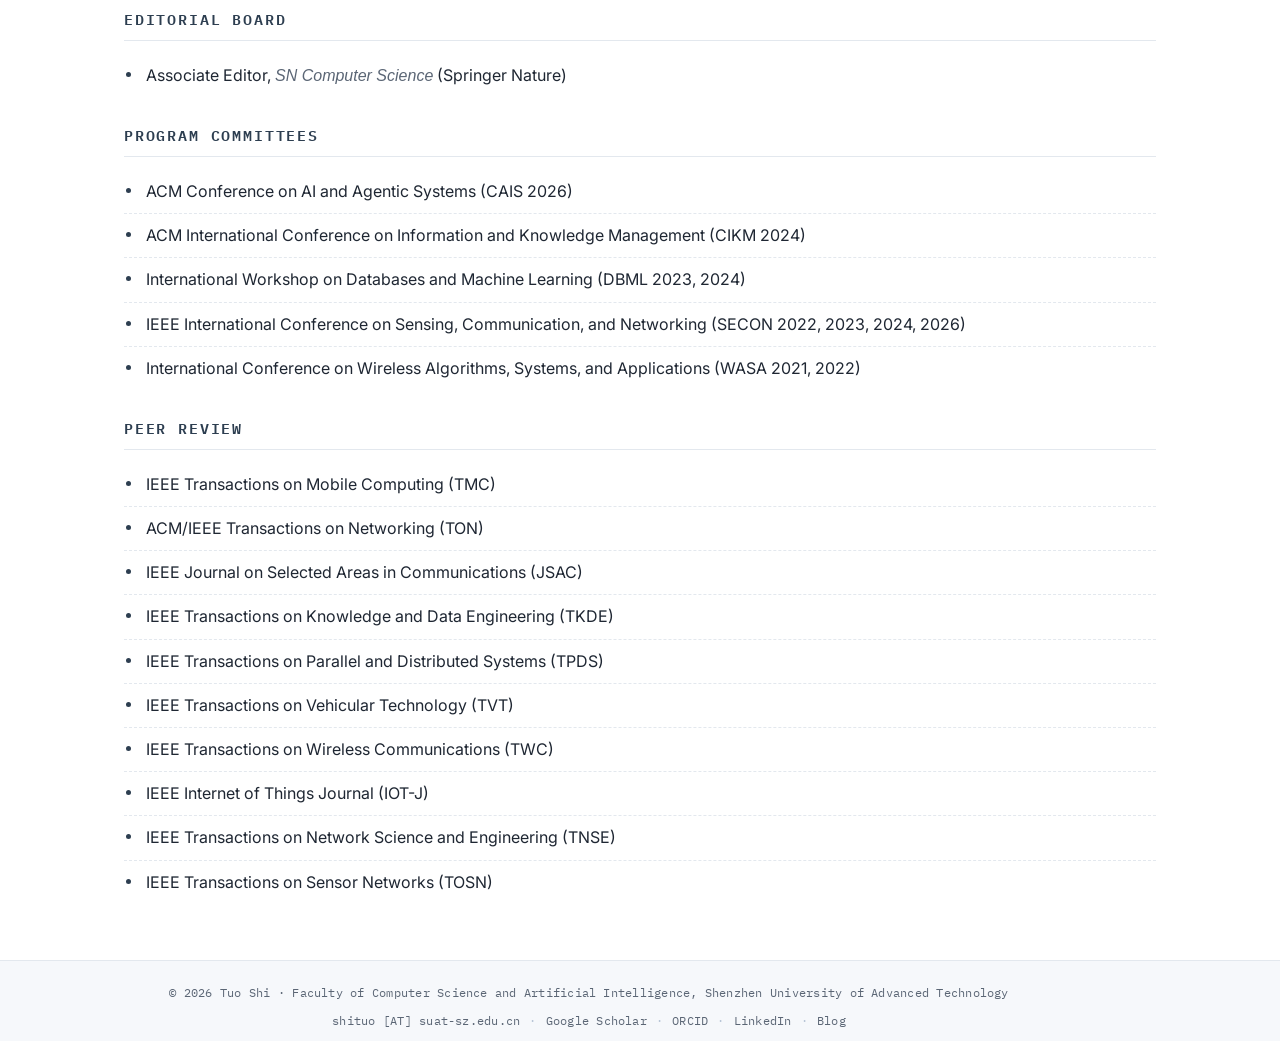
==== commit 4c9c9ae0: "Homepage footer: add visitor globe and contact/profile links - Small MapMyVisitors globe (w=80) besi" ====
--- a/index.html
+++ b/index.html
@@ -402,7 +402,21 @@
 </nav>
 
 <footer class="footer">
-    &copy; <span id="year"></span> Tuo Shi &middot; Faculty of Computer Science and Artificial Intelligence, Shenzhen University of Advanced Technology
+    <div class="footer-row">
+        <div class="footer-text">
+            <span>&copy; <span id="year"></span> Tuo Shi &middot; Faculty of Computer Science and Artificial Intelligence, Shenzhen University of Advanced Technology</span>
+            <nav class="footer-links">
+                <span>shituo [AT] suat-sz.edu.cn</span>
+                <a href="https://scholar.google.com/citations?user=KIZjoPEAAAAJ&hl=en" target="_blank" rel="noopener">Google Scholar</a>
+                <a href="https://orcid.org/0000-0003-3685-2099" target="_blank" rel="noopener">ORCID</a>
+                <a href="https://www.linkedin.com/in/tuo-shi-592245181" target="_blank" rel="noopener">LinkedIn</a>
+                <a href="blog-en.html">Blog</a>
+            </nav>
+        </div>
+        <div class="visitor-globe">
+            <script type="text/javascript" id="mmvst_globe" src="//mapmyvisitors.com/globe.js?d=Uir0Ck-fjZYdMo41u9U0pQHtJO8ulrH1ni2Wjy1w5zY&w=80"></script>
+        </div>
+    </div>
 </footer>
 
 <script>
--- a/style.css
+++ b/style.css
@@ -642,6 +642,36 @@
     padding: 22px 0;
     margin-top: 30px;
 }
+/* homepage footer: text + small visitor globe (MapMyVisitors, sized via w=) on one row */
+.footer-row {
+    display: flex;
+    align-items: center;
+    justify-content: center;
+    flex-wrap: wrap;
+    gap: 6px 22px;
+    padding: 0 16px;
+}
+.footer-text {
+    display: flex;
+    flex-direction: column;
+    align-items: center;
+    gap: 8px;
+}
+.footer-links {
+    display: flex;
+    flex-wrap: wrap;
+    justify-content: center;
+    gap: 4px 0;
+}
+.footer-links > * + *::before {
+    content: "\00b7";
+    margin: 0 9px;
+    color: var(--line-blue);
+}
+.footer-links a { color: var(--muted); }
+.footer-links a:hover { color: var(--accent); text-decoration: none; }
+.visitor-globe { width: 80px; flex: none; }
+.visitor-globe .mmvst_globe { width: 80px !important; }
 
 /* ---------- blog (index + article pages) ---------- */
 .blog-index { max-width: 800px; }   /* match .article width */
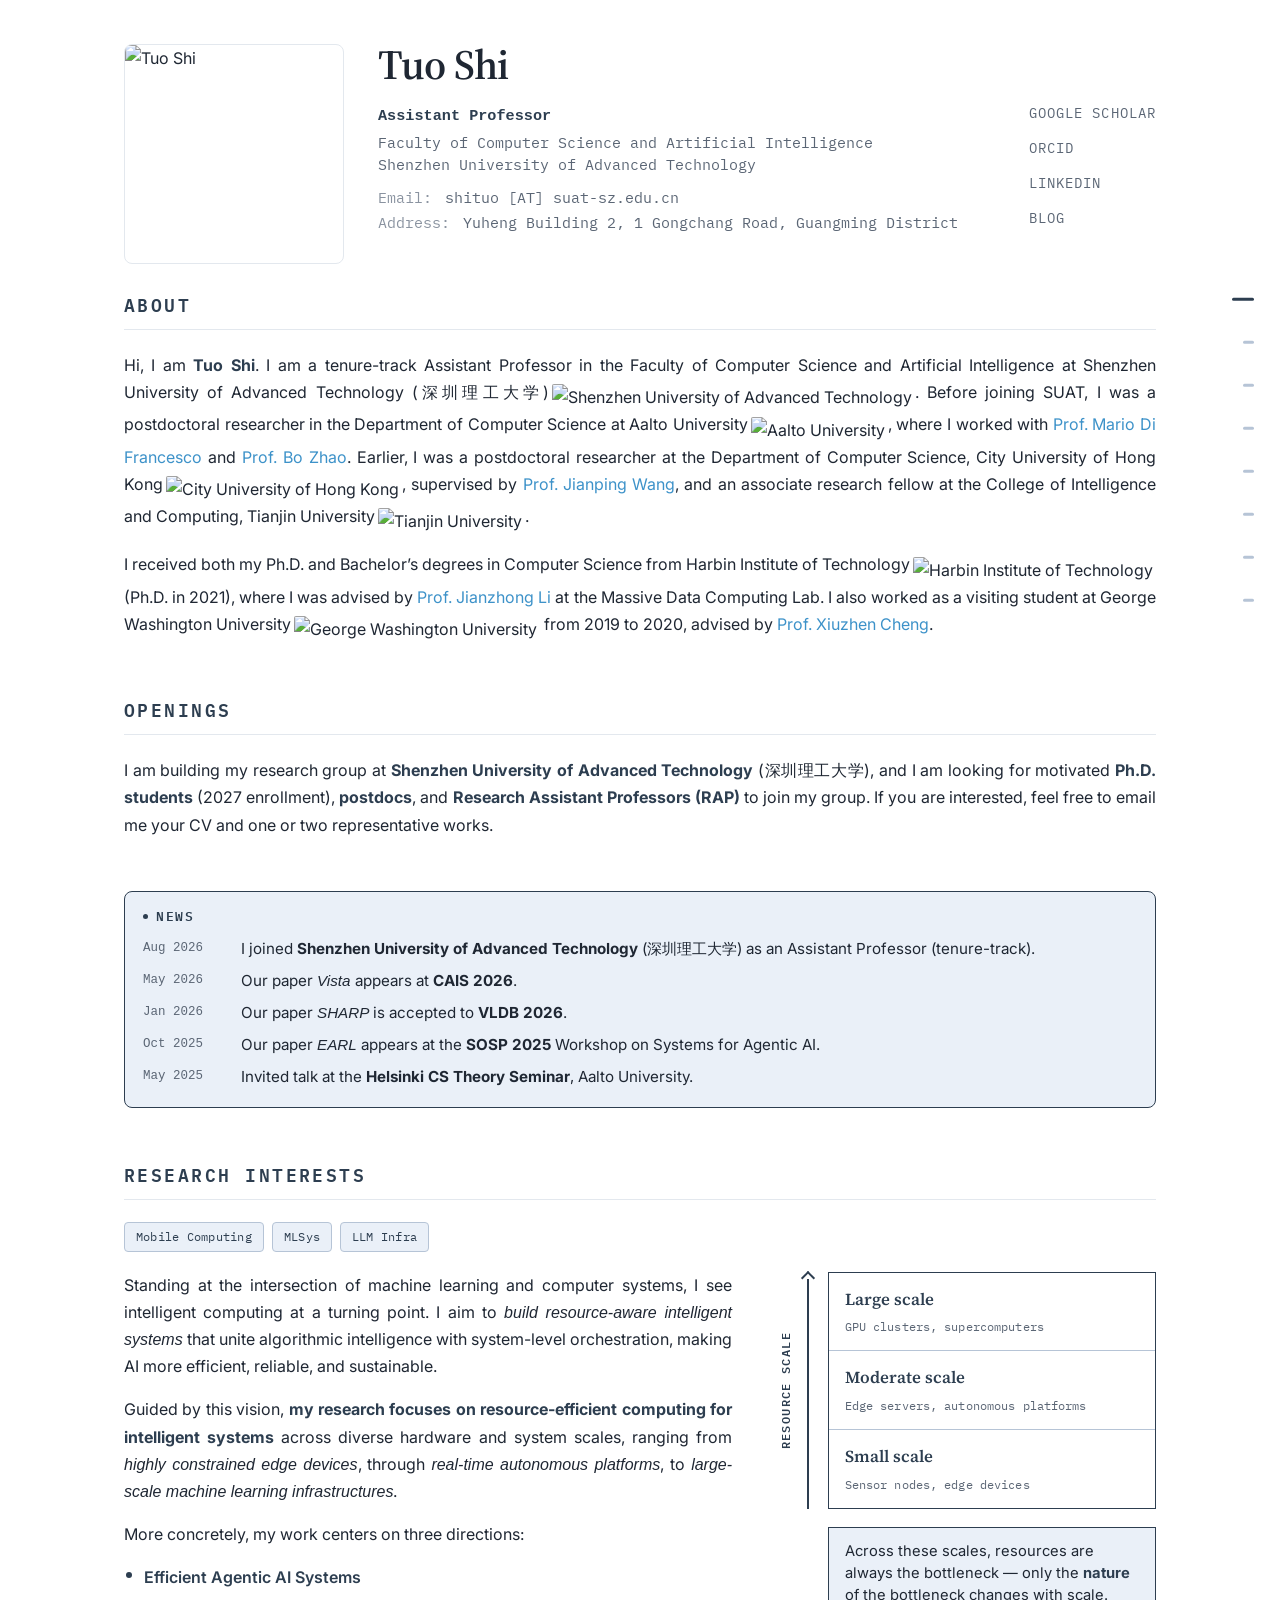
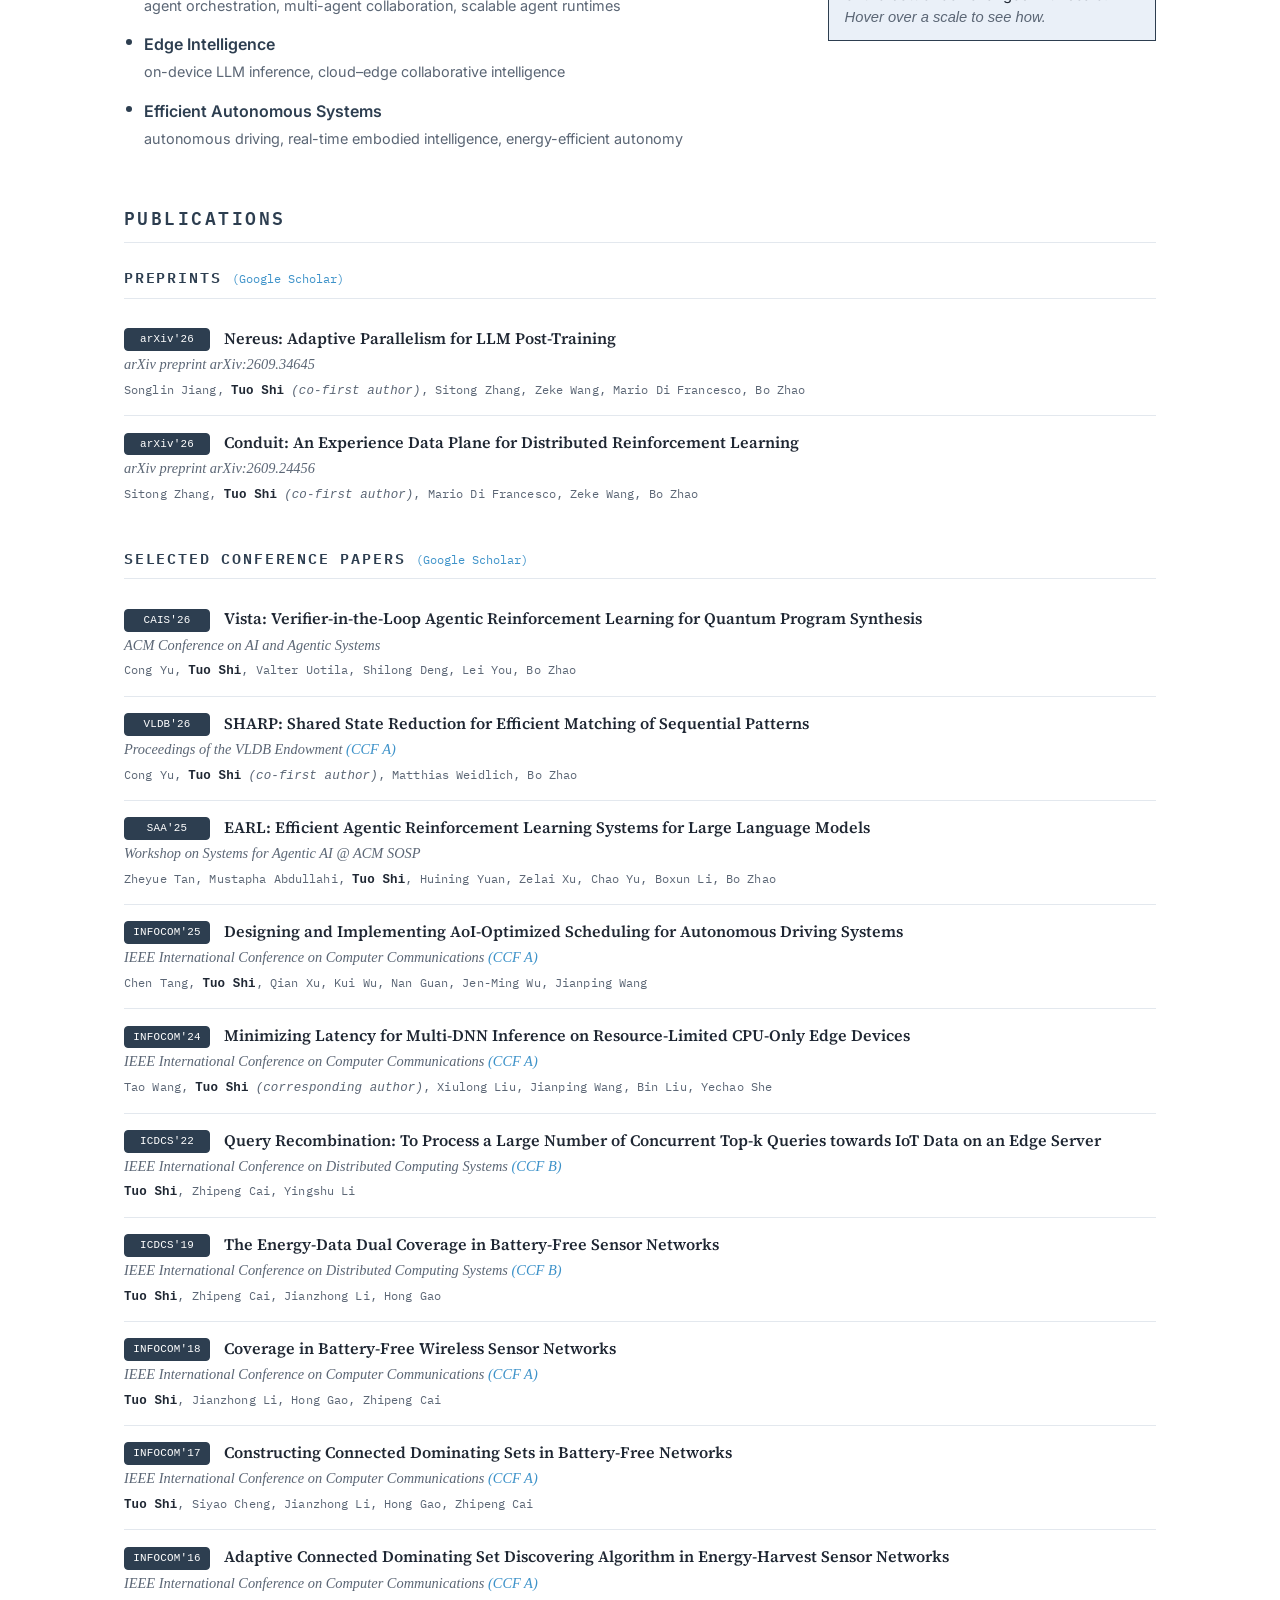
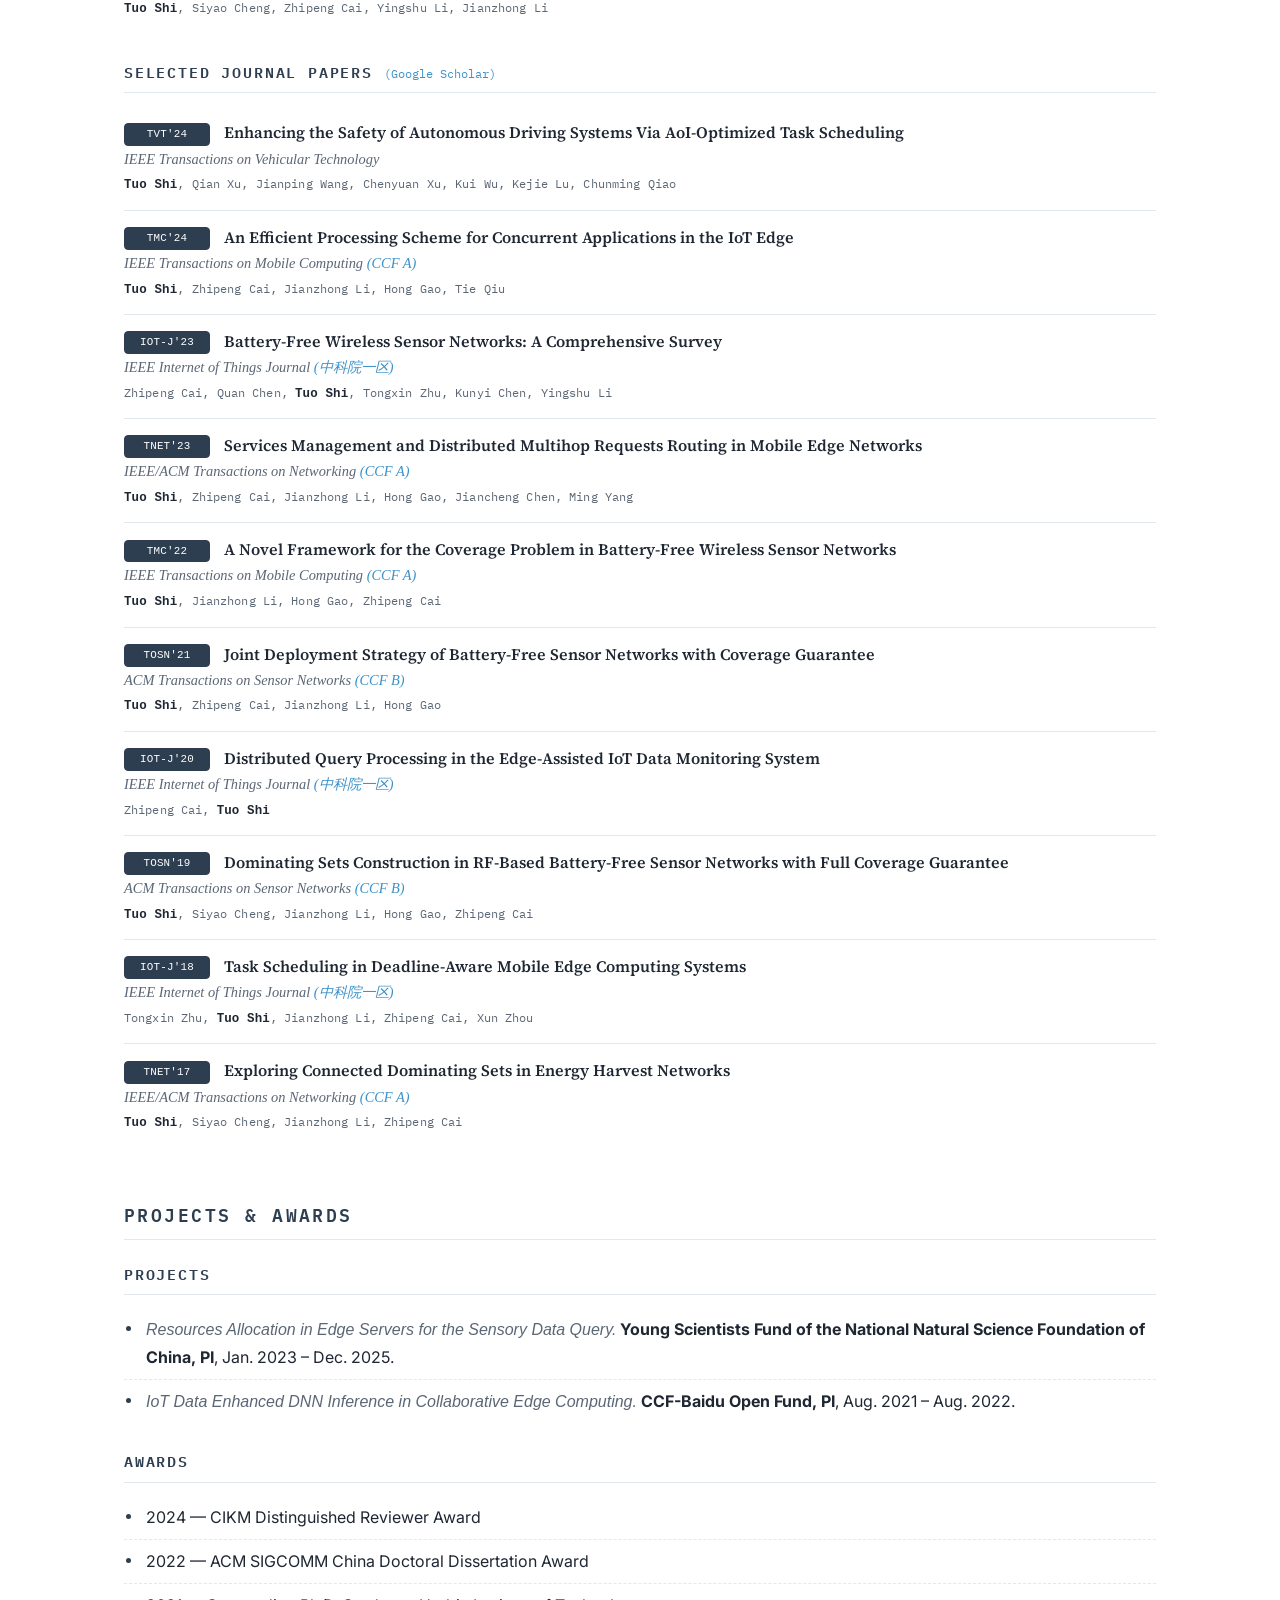
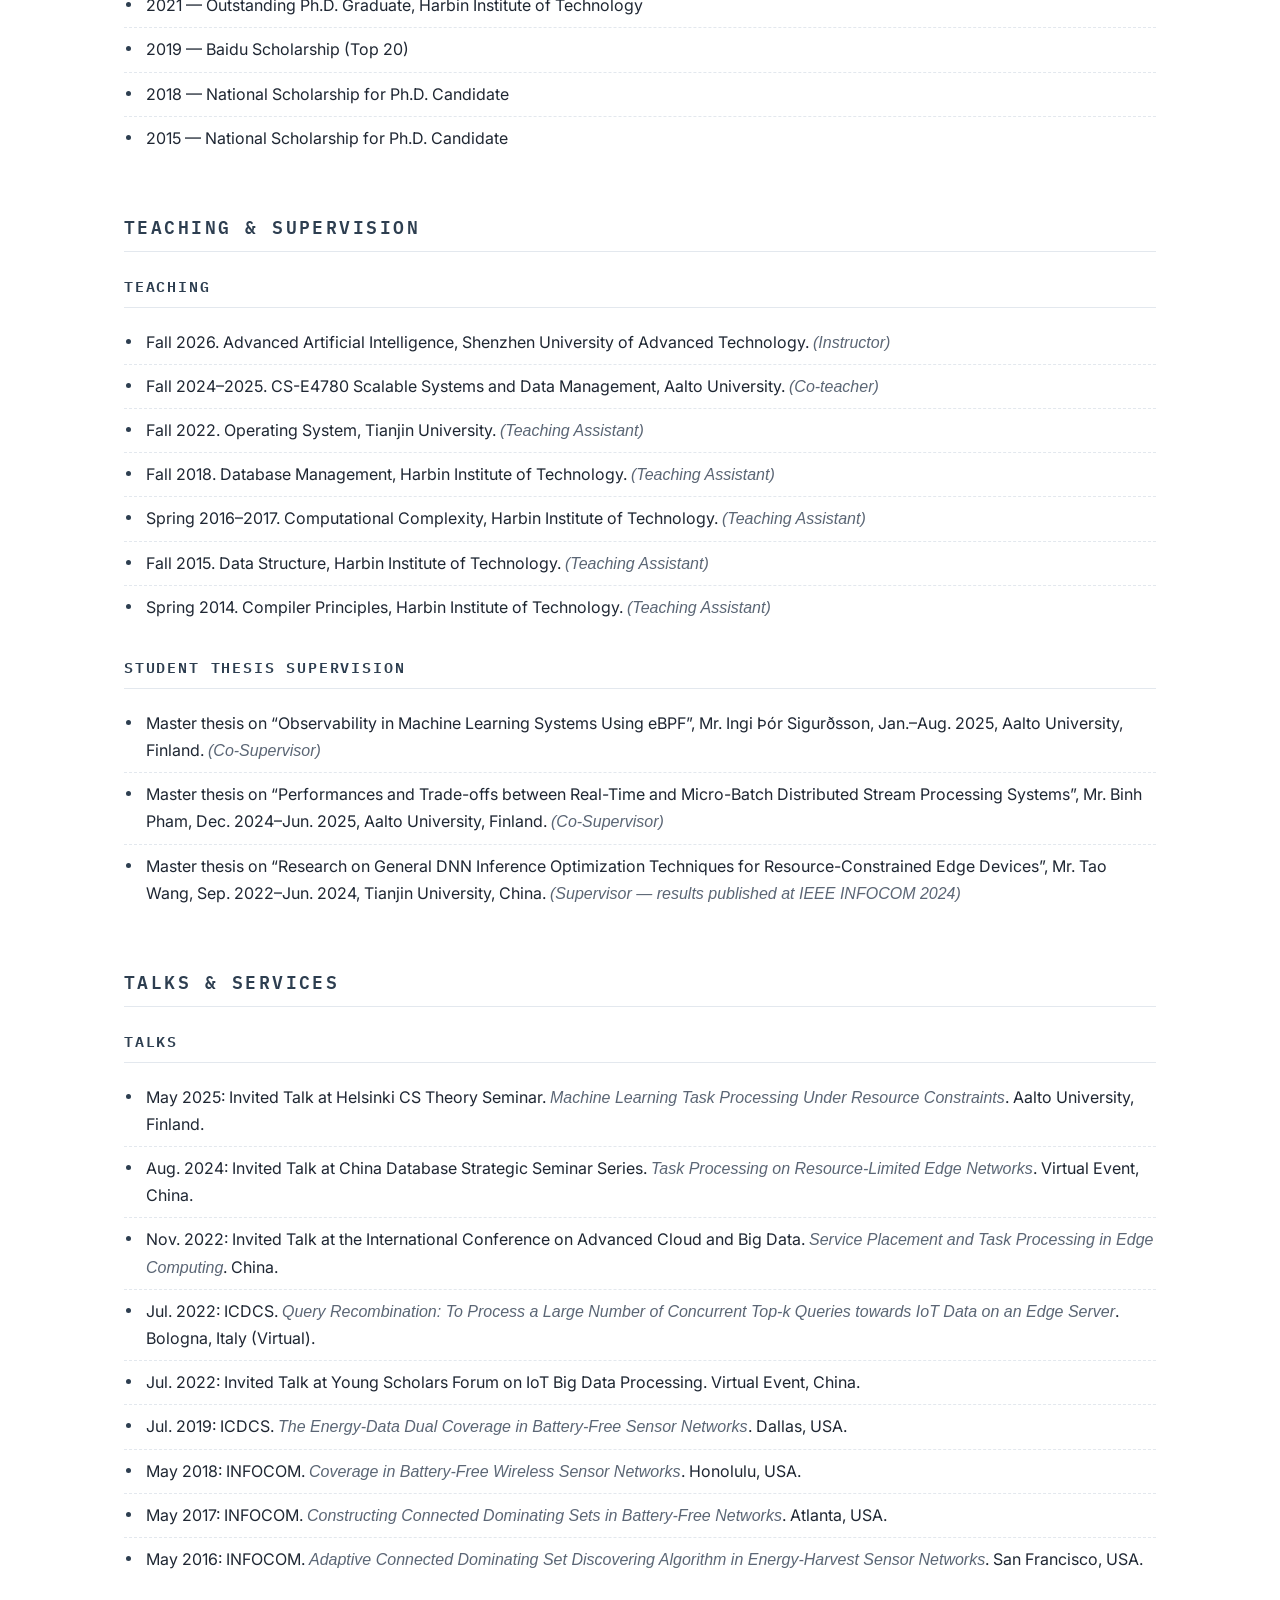
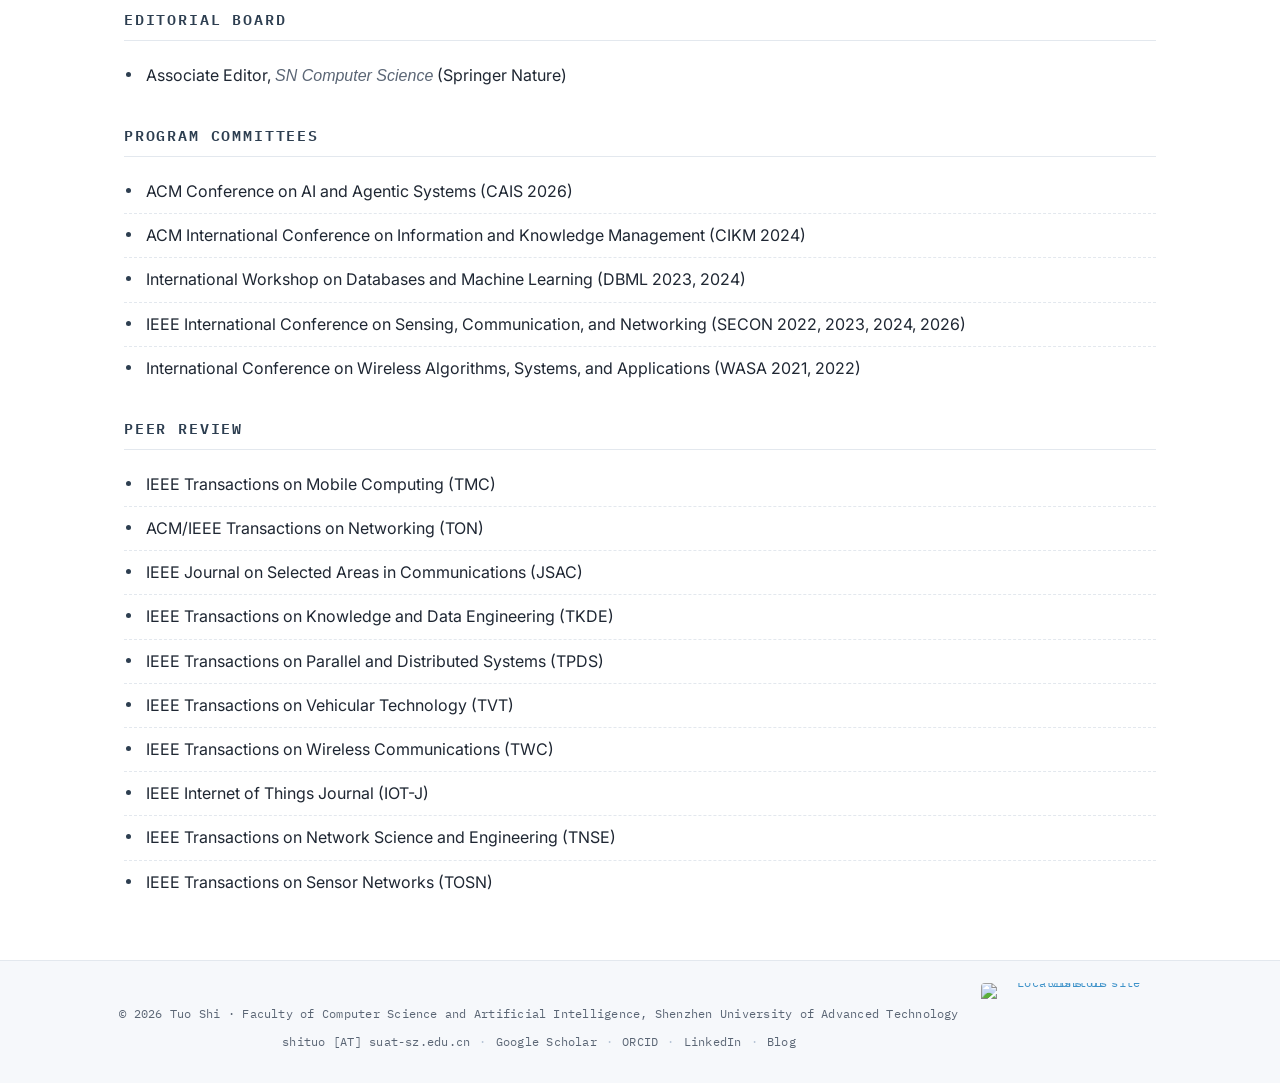
==== commit 563968e1: "Homepage footer: replace broken MapMyVisitors globe with VisitorDots map MapMyVisitors' call-home en" ====
--- a/index.html
+++ b/index.html
@@ -407,14 +407,16 @@
             <span>&copy; <span id="year"></span> Tuo Shi &middot; Faculty of Computer Science and Artificial Intelligence, Shenzhen University of Advanced Technology</span>
             <nav class="footer-links">
                 <span>shituo [AT] suat-sz.edu.cn</span>
-                <a href="https://scholar.google.com/citations?user=KIZjoPEAAAAJ&hl=en" target="_blank" rel="noopener">Google Scholar</a>
-                <a href="https://orcid.org/0000-0003-3685-2099" target="_blank" rel="noopener">ORCID</a>
-                <a href="https://www.linkedin.com/in/tuo-shi-592245181" target="_blank" rel="noopener">LinkedIn</a>
-                <a href="blog-en.html">Blog</a>
+                <span class="footer-profiles">
+                    <a href="https://scholar.google.com/citations?user=KIZjoPEAAAAJ&hl=en" target="_blank" rel="noopener">Google Scholar</a>
+                    <a href="https://orcid.org/0000-0003-3685-2099" target="_blank" rel="noopener">ORCID</a>
+                    <a href="https://www.linkedin.com/in/tuo-shi-592245181" target="_blank" rel="noopener">LinkedIn</a>
+                    <a href="blog-en.html">Blog</a>
+                </span>
             </nav>
         </div>
-        <div class="visitor-globe">
-            <script type="text/javascript" id="mmvst_globe" src="//mapmyvisitors.com/globe.js?d=Uir0Ck-fjZYdMo41u9U0pQHtJO8ulrH1ni2Wjy1w5zY&w=80"></script>
+        <div class="visitor-map">
+            <a href="https://www.visitordots.com/details/vd_9RIUUVDd76a5VPbM4KIzOwkj"><img src="https://map.visitordots.com/vmap/160692514627118.png" alt="Locations of site visitors" width="420" height="210"></a>
         </div>
     </div>
 </footer>
--- a/style.css
+++ b/style.css
@@ -642,7 +642,7 @@
     padding: 22px 0;
     margin-top: 30px;
 }
-/* homepage footer: text + small visitor globe (MapMyVisitors, sized via w=) on one row */
+/* homepage footer: text + small visitor map (VisitorDots) on one row */
 .footer-row {
     display: flex;
     align-items: center;
@@ -663,15 +663,23 @@
     justify-content: center;
     gap: 4px 0;
 }
-.footer-links > * + *::before {
+.footer-links > * + *::before,
+.footer-profiles > * + *::before {
     content: "\00b7";
     margin: 0 9px;
     color: var(--line-blue);
 }
 .footer-links a { color: var(--muted); }
 .footer-links a:hover { color: var(--accent); text-decoration: none; }
-.visitor-globe { width: 80px; flex: none; }
-.visitor-globe .mmvst_globe { width: 80px !important; }
+.footer-profiles { display: inline-flex; white-space: nowrap; }
+/* phones: email and profile links on separate lines, so no line starts with a separator */
+@media (max-width: 600px) {
+    .footer-links { flex-direction: column; align-items: center; }
+    .footer-links > * + *::before { content: none; }
+    .footer-profiles > * + *::before { margin: 0 6px; }
+}
+.visitor-map { flex: none; width: 180px; line-height: 0; }
+.visitor-map img { display: inline-block; vertical-align: top; width: 100%; height: auto; border-radius: var(--r-chip); }
 
 /* ---------- blog (index + article pages) ---------- */
 .blog-index { max-width: 800px; }   /* match .article width */
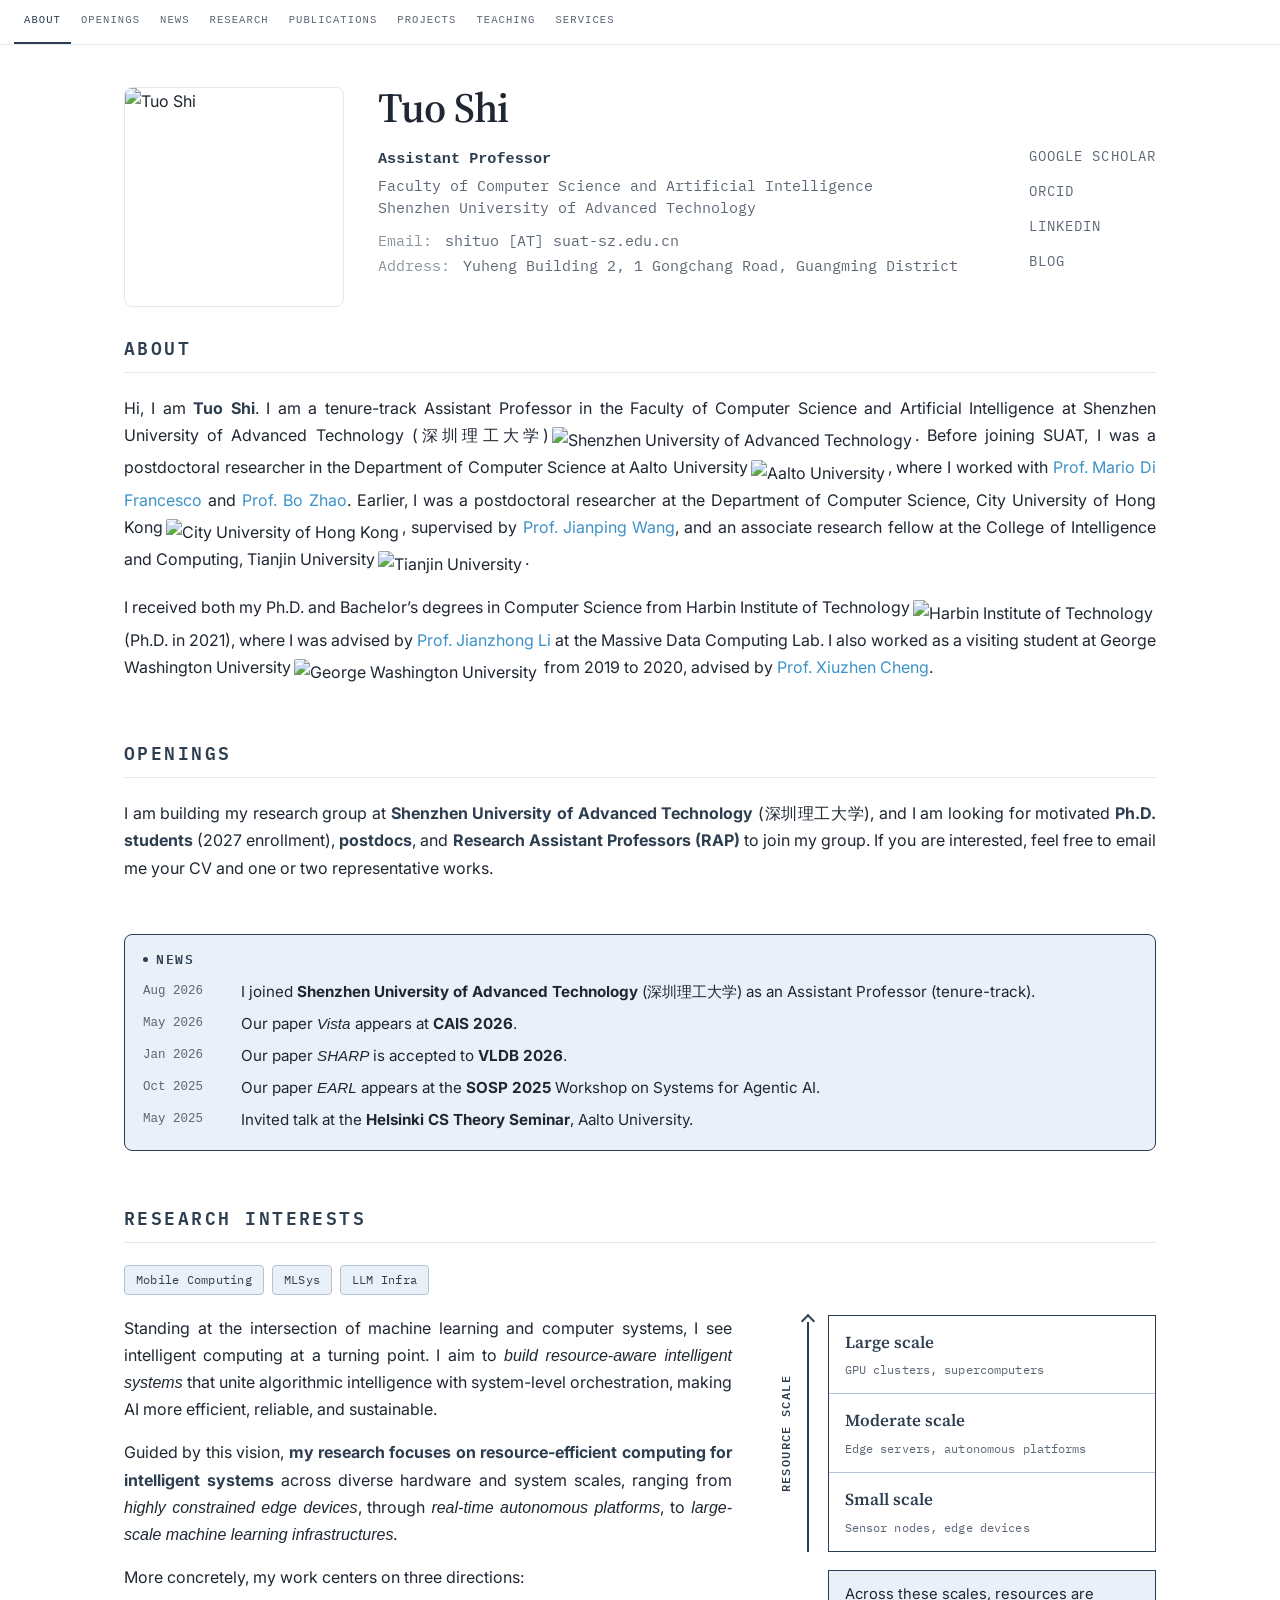
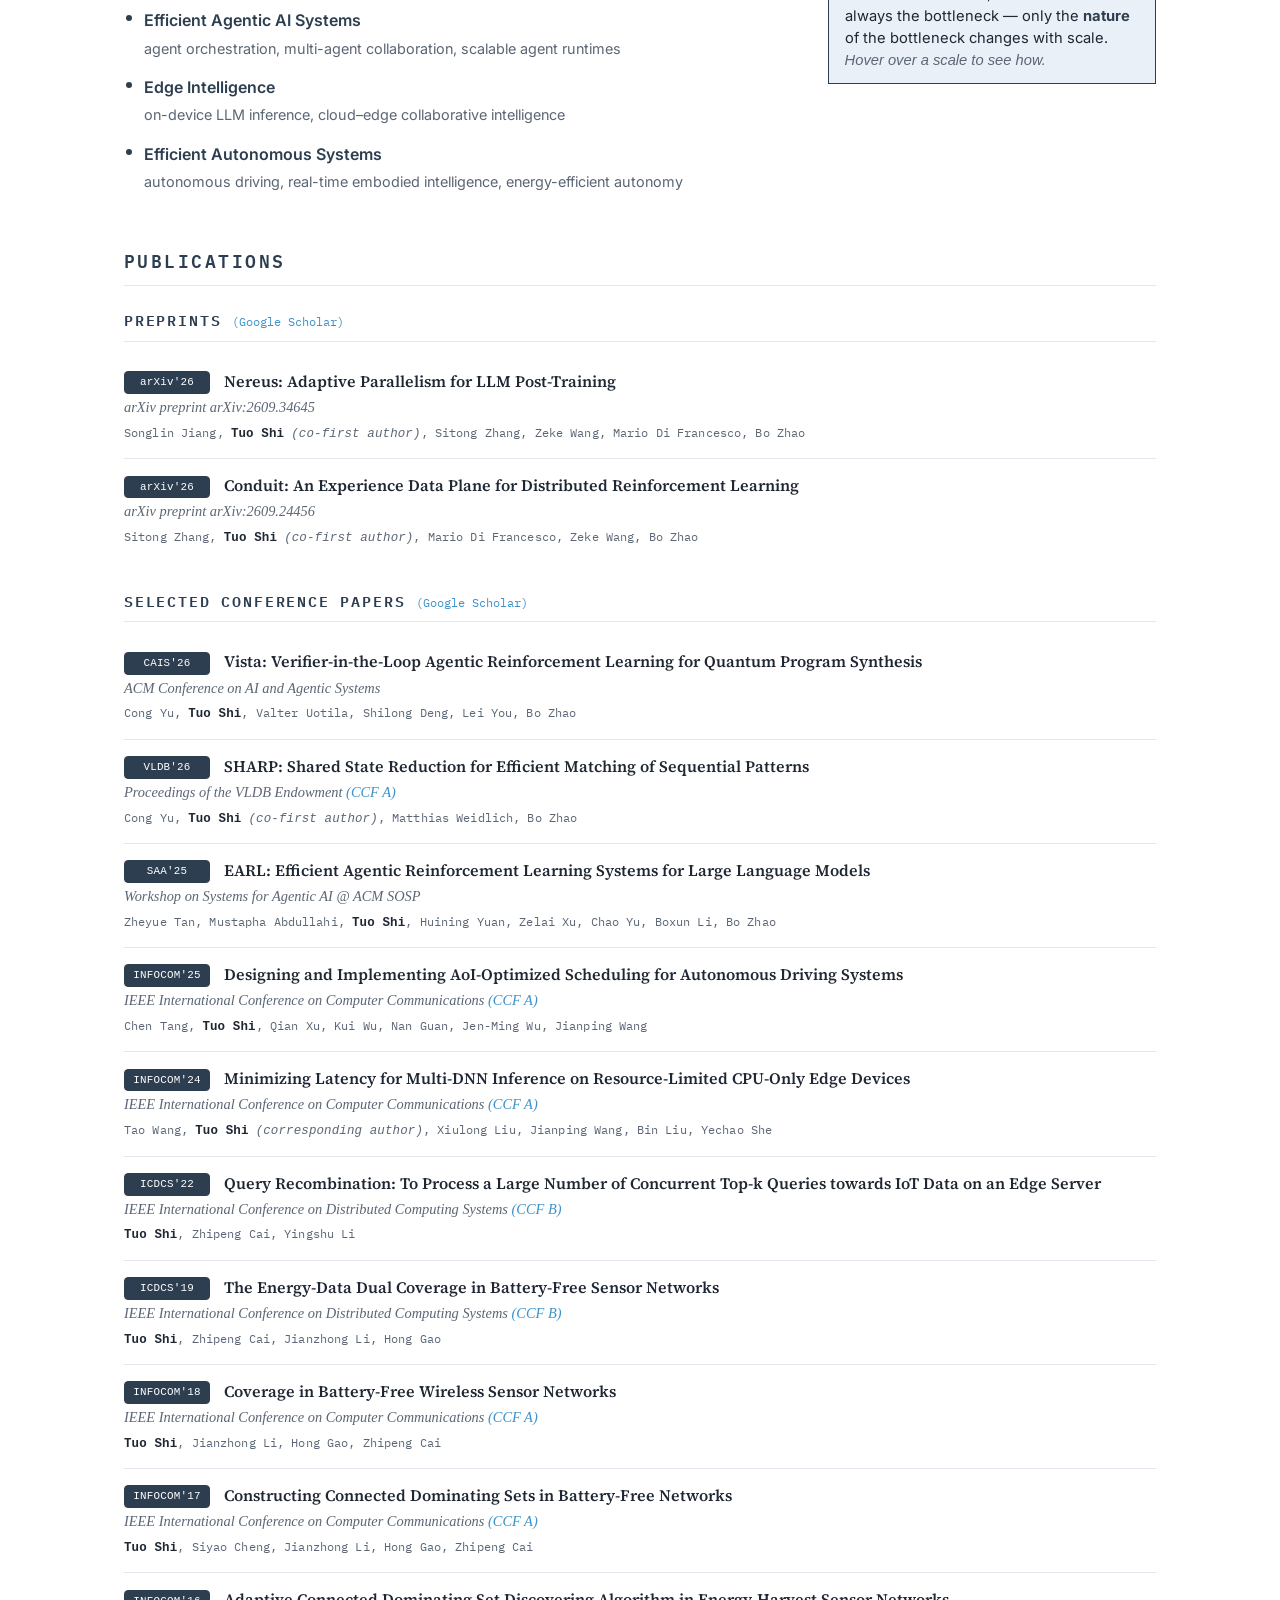
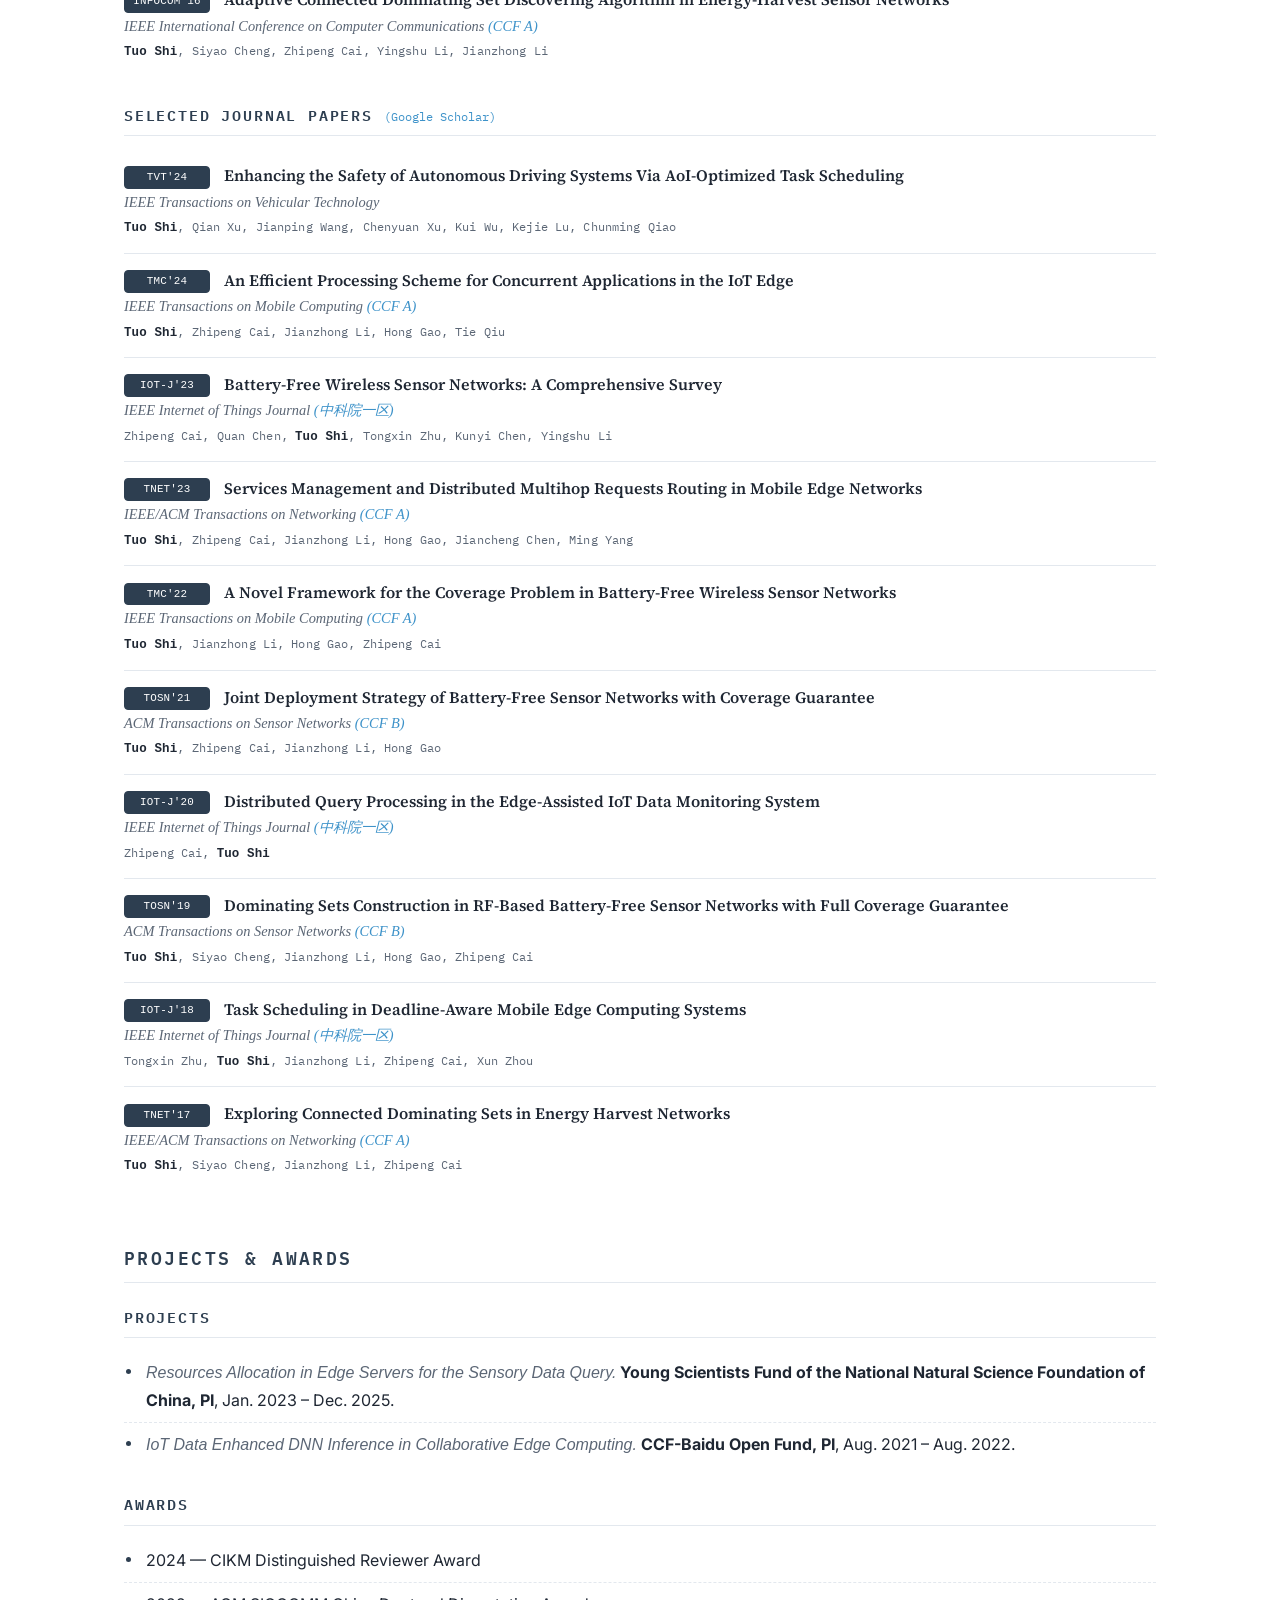
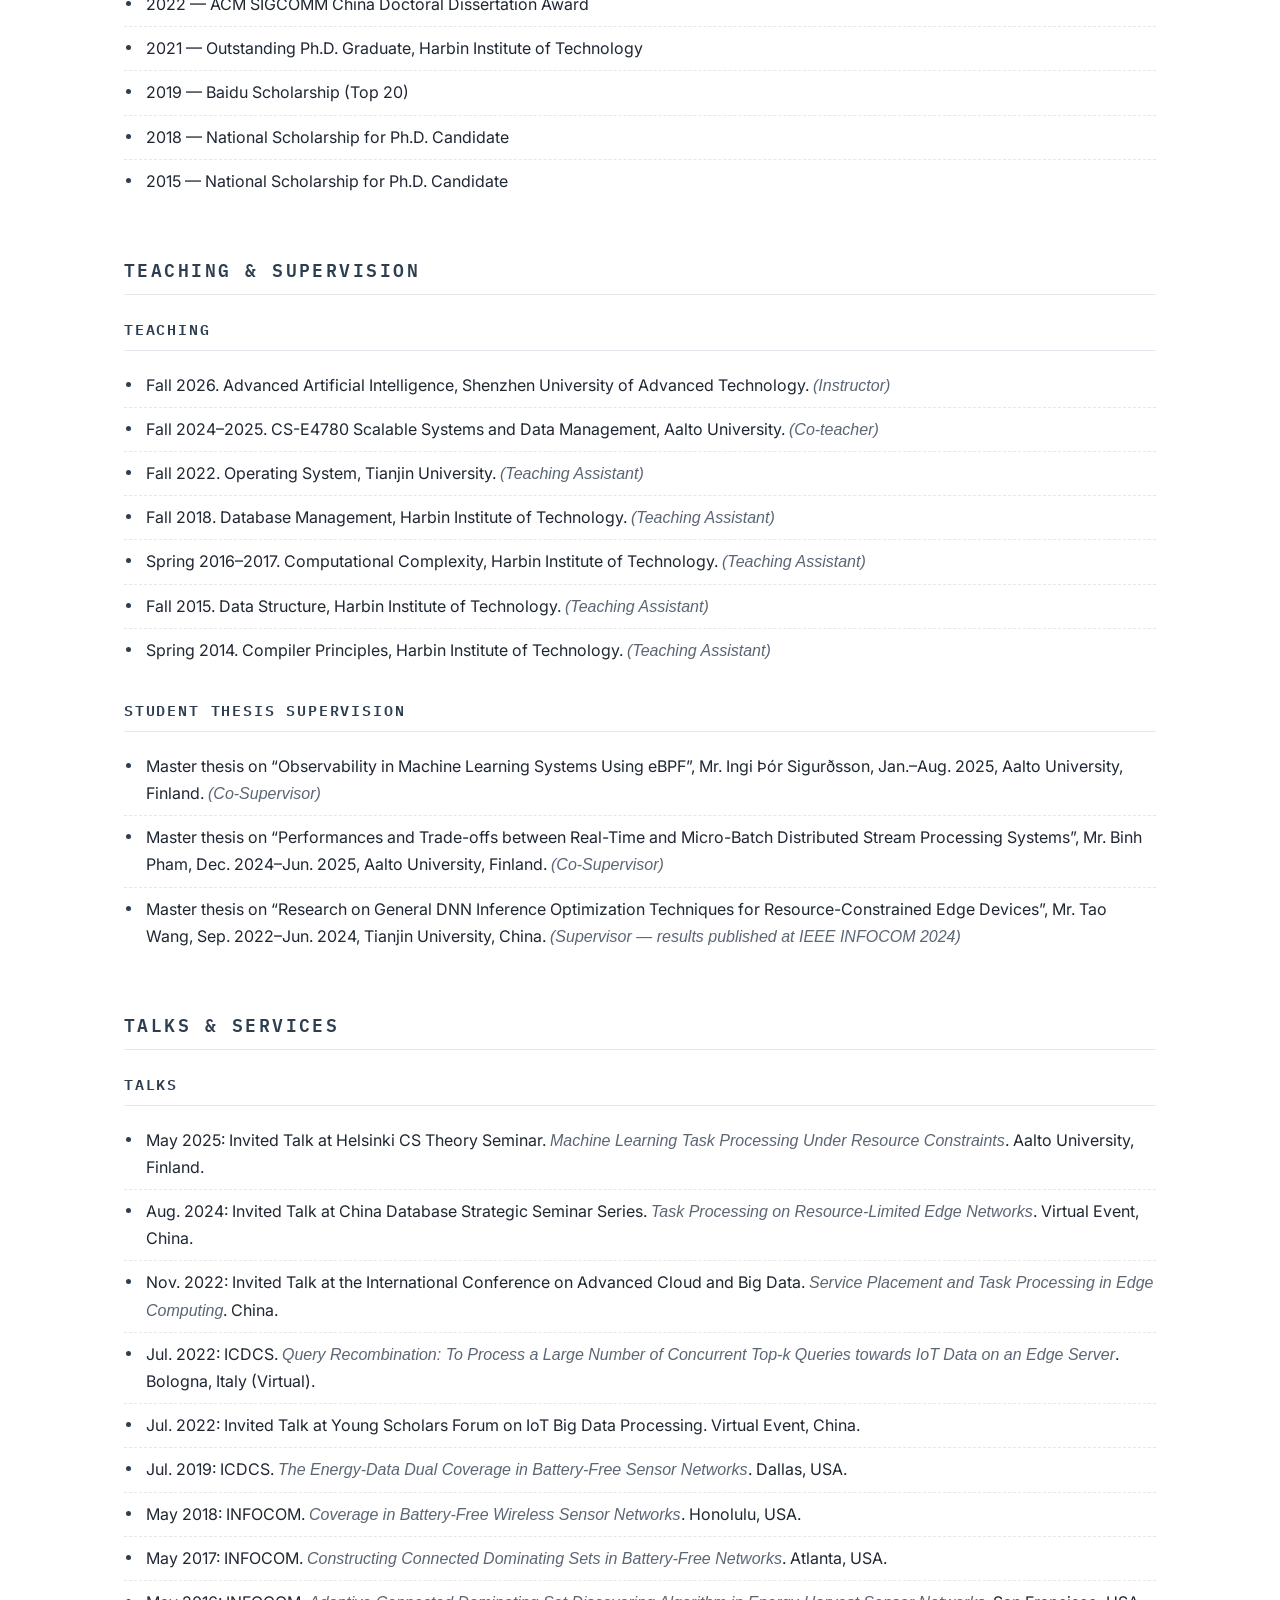
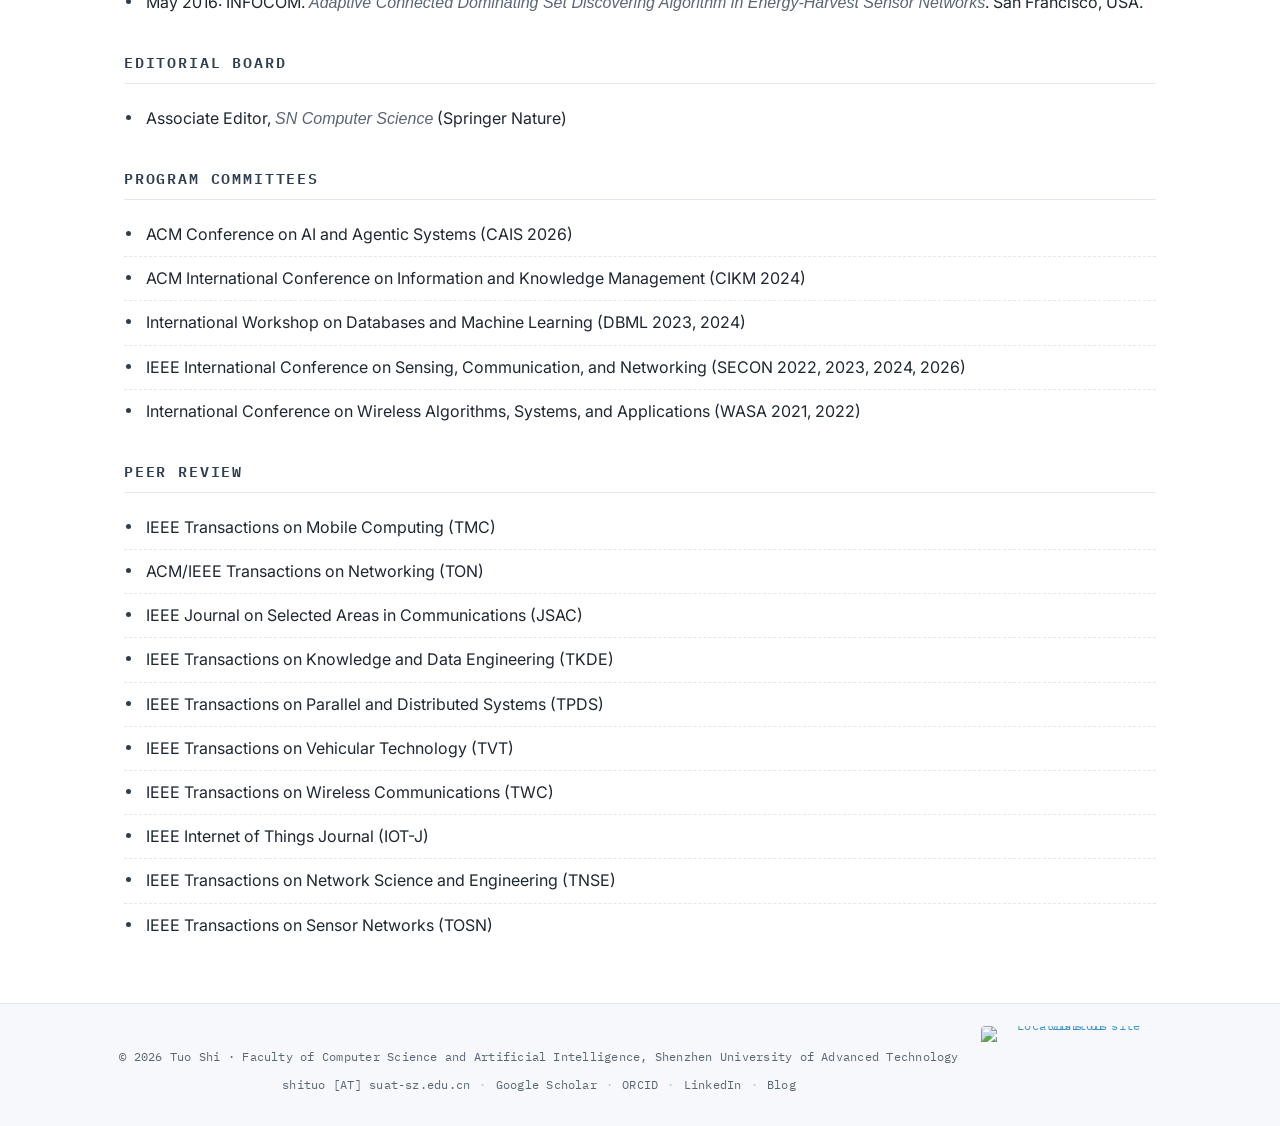
==== commit 0be0f989: "feat: Dia-style section rail with sliding progress dot Wide screens: replace the dash-per-section ra" ====
--- a/index.html
+++ b/index.html
@@ -391,14 +391,14 @@
 
 <!-- ===================== SECTION RAIL ===================== -->
 <nav class="rail" aria-label="Sections">
-    <a class="rail-item" href="#about"><span class="rail-label">About</span><span class="rail-dash"></span></a>
-    <a class="rail-item" href="#openings"><span class="rail-label">Openings</span><span class="rail-dash"></span></a>
-    <a class="rail-item" href="#news"><span class="rail-label">News</span><span class="rail-dash"></span></a>
-    <a class="rail-item" href="#research"><span class="rail-label">Research</span><span class="rail-dash"></span></a>
-    <a class="rail-item" href="#publications"><span class="rail-label">Publications</span><span class="rail-dash"></span></a>
-    <a class="rail-item" href="#projects"><span class="rail-label">Projects</span><span class="rail-dash"></span></a>
-    <a class="rail-item" href="#teaching"><span class="rail-label">Teaching</span><span class="rail-dash"></span></a>
-    <a class="rail-item" href="#talks"><span class="rail-label">Services</span><span class="rail-dash"></span></a>
+    <a class="rail-item" href="#about"><span class="rail-track"><span class="rail-knob"></span></span><span class="rail-label">About</span></a>
+    <a class="rail-item" href="#openings"><span class="rail-track"><span class="rail-knob"></span></span><span class="rail-label">Openings</span></a>
+    <a class="rail-item" href="#news"><span class="rail-track"><span class="rail-knob"></span></span><span class="rail-label">News</span></a>
+    <a class="rail-item" href="#research"><span class="rail-track"><span class="rail-knob"></span></span><span class="rail-label">Research</span></a>
+    <a class="rail-item" href="#publications"><span class="rail-track"><span class="rail-knob"></span></span><span class="rail-label">Publications</span></a>
+    <a class="rail-item" href="#projects"><span class="rail-track"><span class="rail-knob"></span></span><span class="rail-label">Projects</span></a>
+    <a class="rail-item" href="#teaching"><span class="rail-track"><span class="rail-knob"></span></span><span class="rail-label">Teaching</span></a>
+    <a class="rail-item" href="#talks"><span class="rail-track"><span class="rail-knob"></span></span><span class="rail-label">Services</span></a>
 </nav>
 
 <footer class="footer">
@@ -428,16 +428,39 @@
         if (!items.length) return;
         var targets = items.map(function (a) { return document.querySelector(a.getAttribute('href')); });
 
+        // Each section's "anchor point" is the scroll position the browser lands on
+        // when its link is clicked (heading at the top, minus scroll-margin). The
+        // current section is the last one whose anchor point has been reached, so
+        // clicking an item always lights that item, even for very short sections.
+        function anchorPoints() {
+            var maxScroll = document.documentElement.scrollHeight - window.innerHeight;
+            return targets.map(function (el) {
+                if (!el) return 0;
+                var margin = parseFloat(getComputedStyle(el).scrollMarginTop) || 0;
+                var top = el.getBoundingClientRect().top + window.scrollY - margin;
+                return Math.min(top, maxScroll);
+            });
+        }
+
         function sync() {
-            var line = window.scrollY + window.innerHeight * 0.3;
+            var points = anchorPoints();
+            var y = window.scrollY;
+            var tolerance = 40;   // a heading a few px below the top still counts as reached
             var current = 0;
-            targets.forEach(function (el, i) {
-                if (el && el.getBoundingClientRect().top + window.scrollY <= line) current = i;
-            });
-            if (window.scrollY + window.innerHeight >= document.documentElement.scrollHeight - 4) {
-                current = items.length - 1;
-            }
+            points.forEach(function (p, i) { if (p <= y + tolerance) current = i; });
+            var maxScroll = document.documentElement.scrollHeight - window.innerHeight;
+            if (y >= maxScroll - 4) current = items.length - 1;
             items.forEach(function (a, i) { a.classList.toggle('active', i === current); });
+
+            // wide screens: the active item's dot slides down its track between this
+            // section's anchor point (0) and the next one's (1); the last section
+            // runs out at the bottom of the page
+            var from = points[current];
+            var to = current + 1 < points.length ? points[current + 1] : maxScroll;
+            var progress = to > from ? (y - from) / (to - from) : 1;
+            progress = Math.max(0, Math.min(1, progress));
+            if (current === items.length - 1 && y >= maxScroll - 4) progress = 1;
+            items[current].style.setProperty('--p', progress.toFixed(4));
 
             // narrow screens render the rail as a horizontally scrollable top bar,
             // so keep the current section's chip inside the visible strip
--- a/style.css
+++ b/style.css
@@ -432,7 +432,9 @@
 .scale-pane .goal u { text-decoration: none; }
 
 /* ---------- section rail : table of contents ----------
-   wide screens  -> vertical dashes in the right margin, name on hover
+   wide screens  -> dot + name per section in the right margin; the current
+                    section's dot becomes a short pill track and a dark knob
+                    slides down it as the reader moves through that section
    narrow screens-> horizontal sticky bar at the top, names always visible  */
 .rail {
     position: fixed;
@@ -441,17 +443,10 @@
 }
 .rail-item { display: flex; text-decoration: none; }
 .rail-item:hover { text-decoration: none; }
-.rail-label {
-    font-family: var(--font-mono);
-    font-size: 0.66rem;
-    font-weight: 500;
-    text-transform: uppercase;
-    letter-spacing: 0.1em;
-    white-space: nowrap;
-}
+.rail-label { white-space: nowrap; }
 
 /* ---- narrow: sticky top bar ---- */
-@media (max-width: 1239px) {
+@media (max-width: 1379px) {
     body { padding-top: 43px; }
     .rail {
         top: 0;
@@ -468,8 +463,13 @@
         scrollbar-width: none;
     }
     .rail::-webkit-scrollbar { display: none; }
-    .rail-dash { display: none; }
+    .rail-track { display: none; }
     .rail-label {
+        font-family: var(--font-mono);
+        font-size: 0.66rem;
+        font-weight: 500;
+        text-transform: uppercase;
+        letter-spacing: 0.1em;
         padding: 12px 10px;
         color: var(--muted);
         border-bottom: 2px solid transparent;
@@ -483,63 +483,71 @@
     .section { scroll-margin-top: 52px; }
 }
 
-/* ---- wide: vertical dashes in the right margin ---- */
-@media (min-width: 1240px) {
+/* ---- wide: dot + name list in the right margin ---- */
+@media (min-width: 1380px) {
     .rail {
-        right: 26px;
+        right: 24px;
         top: 50%;
         transform: translateY(-50%);
         flex-direction: column;
-        align-items: flex-end;
-        gap: 13px;
+        align-items: flex-start;
+        gap: 2px;
     }
     .rail-item {
+        --p: 0;
         align-items: center;
-        justify-content: flex-end;
-        gap: 10px;
-        padding: 3px 0;
+        gap: 14px;
+        /* fixed row height: the pill grows inside the row, so the list
+           never shifts when the active section changes */
+        height: 32px;
+        padding: 0 6px 0 0;
     }
-    .rail-dash {
-        width: 11px;
-        height: 3px;
-        border-radius: 2px;
-        background: var(--line-blue);
-        transition: width 0.22s ease, background-color 0.22s ease;
+    .rail-track {
+        position: relative;
+        flex: none;
+        width: 8px;
+        height: 8px;
+        border-radius: 4px;
+        background: var(--line);
+        overflow: hidden;
+        transition: height 0.22s ease, background-color 0.22s ease;
+    }
+    .rail-knob {
+        position: absolute;
+        top: 0;
+        left: 0;
+        width: 8px;
+        height: 8px;
+        border-radius: 50%;
+        background: var(--primary);
+        opacity: 0;
+        will-change: transform;
+        /* track is 32px tall, knob 8px: 24px of travel */
+        transform: translateY(calc(var(--p) * 24px));
+        transition: opacity 0.18s ease;
     }
     .rail-label {
-        color: var(--primary);
-        /* a real chip, so the label reads as an overlay instead of loose text
-           floating on top of the column underneath */
-        background: var(--bg);
-        border: 1px solid var(--line);
-        border-radius: var(--r-chip);
-        box-shadow: var(--shadow-sm);
-        padding: 2px 8px;
-        opacity: 0;
-        transform: translateX(4px);
-        transition: opacity 0.18s ease, transform 0.18s ease;
-        pointer-events: none;
+        font-family: var(--font-sans);
+        font-size: 0.8rem;
+        font-weight: 400;
+        letter-spacing: -0.005em;
+        color: #9aa3af;            /* a step lighter than --muted-2: the list should recede */
+        transition: color 0.18s ease;
     }
-    /* only the item under the cursor names itself */
     .rail-item:hover .rail-label,
-    .rail-item:focus-visible .rail-label {
-        opacity: 1;
-        transform: none;
+    .rail-item:focus-visible .rail-label { color: var(--accent); }
+    .rail-item:hover .rail-track,
+    .rail-item:focus-visible .rail-track { background: var(--accent-soft); }
+    .rail-item.active .rail-track {
+        height: 32px;
+        background: rgba(182, 196, 214, 0.6);    /* --line-blue, softened: track reads darker than idle dots */
     }
-    .rail-item:hover .rail-dash,
-    .rail-item:focus-visible .rail-dash {
-        width: 22px;
-        background: var(--accent);
-    }
-    /* current section: dash only — a pinned label would sit on the text forever */
-    .rail-item.active .rail-dash {
-        width: 22px;
-        background: var(--primary);
-    }
+    .rail-item.active .rail-knob { opacity: 1; }
+    .rail-item.active .rail-label { color: var(--primary); font-weight: 500; }
 }
 
 @media (prefers-reduced-motion: reduce) {
-    .rail-dash, .rail-label { transition: none; }
+    .rail-track, .rail-knob, .rail-label { transition: none; }
 }
 
 /* ---------- flat modules (publications / projects / teaching / services) ---------- */
